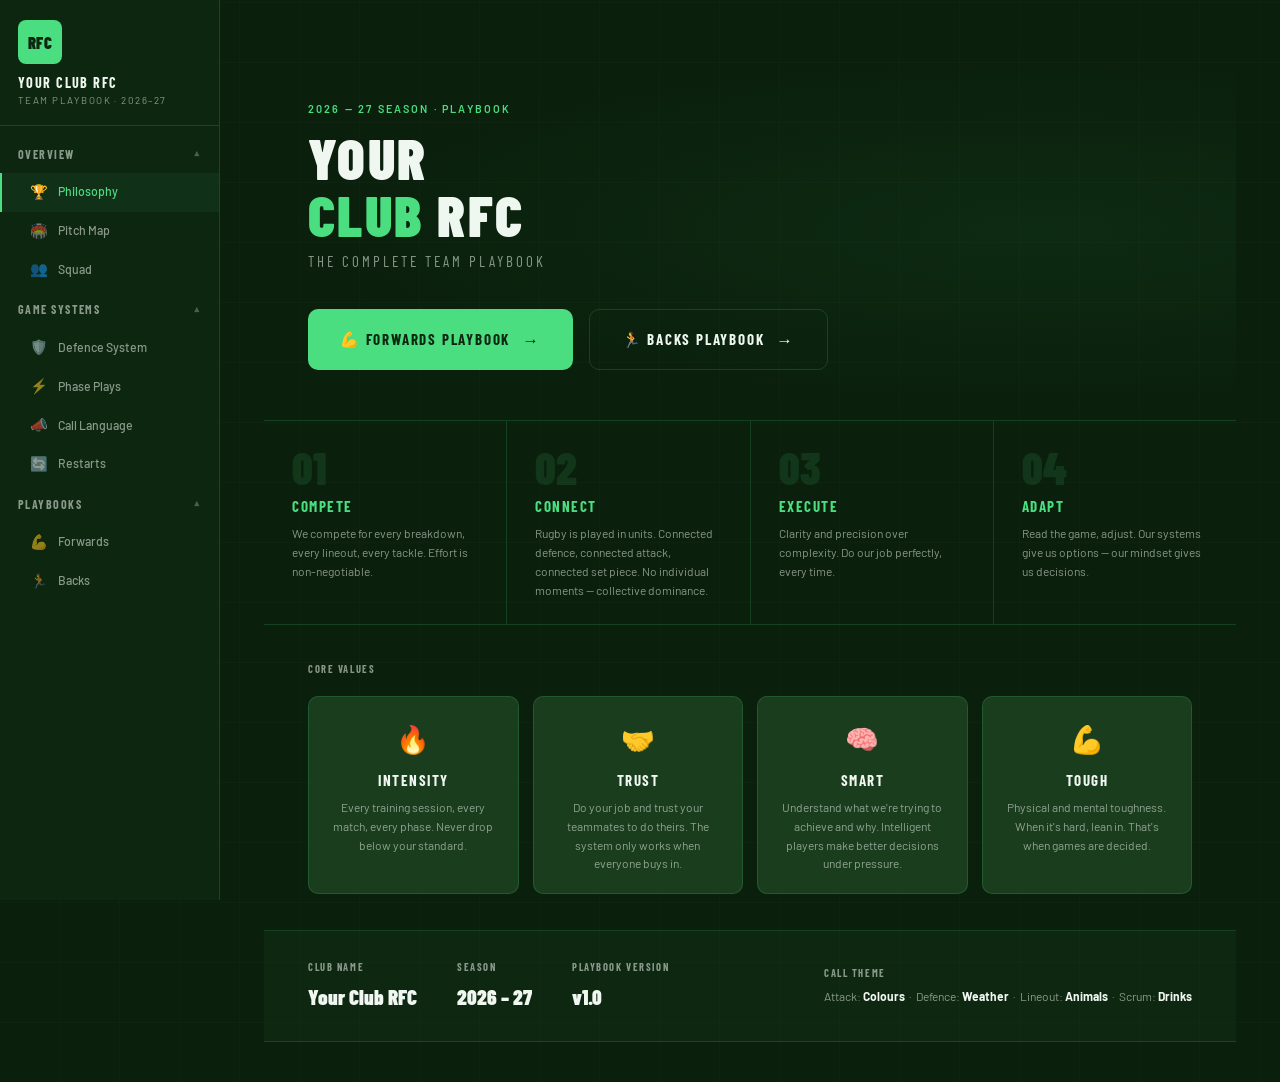
==== index.html @ aca87471 "Add files via upload" ====
<!DOCTYPE html>
<html lang="en">
<head>
<meta charset="UTF-8"/>
<meta name="viewport" content="width=device-width,initial-scale=1"/>
<title>YOUR CLUB RFC — Playbook</title>
<link rel="stylesheet" href="style.css"/>
<style>
/* ── LANDING PAGE SPECIFIC ─────────────────────────────── */
.landing-body {
  margin-left: var(--sidebar);
  flex: 1;
}

/* Hero */
.hero {
  padding: 60px 44px 50px;
  border-bottom: 1px solid var(--border);
  position: relative;
  overflow: hidden;
}
.hero::before {
  content: '';
  position: absolute;
  inset: 0;
  background: radial-gradient(ellipse at 80% 50%, rgba(74,222,128,0.06) 0%, transparent 70%);
  pointer-events: none;
}
.hero-season {
  font-size: .72rem; letter-spacing: .2em; text-transform: uppercase;
  color: var(--green); font-weight: 600; margin-bottom: 12px;
}
.hero h1 {
  font-size: 3.8rem; font-weight: 900;
  color: var(--white);
  line-height: 1;
  margin-bottom: 6px;
}
.hero h1 span { color: var(--green); }
.hero-sub {
  font-family: 'Barlow Condensed', sans-serif;
  font-size: 1rem; letter-spacing: .2em;
  color: var(--muted); text-transform: uppercase;
  margin-bottom: 36px;
}
.cta-row { display: flex; gap: 16px; flex-wrap: wrap; }
.cta-btn {
  display: inline-flex; align-items: center; gap: 12px;
  padding: 16px 32px;
  font-family: 'Barlow Condensed', sans-serif;
  font-size: 1rem; font-weight: 700;
  text-transform: uppercase; letter-spacing: .12em;
  text-decoration: none;
  border-radius: var(--radius);
  transition: all .22s;
  cursor: pointer; border: none;
}
.cta-primary {
  background: var(--green);
  color: var(--deep);
}
.cta-primary:hover { background: var(--green-d); transform: translateY(-2px); box-shadow: 0 8px 24px rgba(74,222,128,0.25); }
.cta-secondary {
  background: transparent;
  color: var(--white);
  border: 1.5px solid var(--border);
}
.cta-secondary:hover { border-color: var(--green); color: var(--green); transform: translateY(-2px); }
.cta-arrow { font-size: 1.1rem; }

/* ── PHILOSOPHY ROW ────────────────────────────────────── */
.phil-strip {
  display: flex; gap: 0;
  border-bottom: 1px solid var(--border);
}
.phil-item {
  flex: 1;
  padding: 24px 28px;
  border-right: 1px solid var(--border);
}
.phil-item:last-child { border-right: none; }
.phil-number {
  font-family: 'Barlow Condensed', sans-serif;
  font-size: 3rem; font-weight: 900;
  color: rgba(74,222,128,0.12);
  line-height: 1;
  margin-bottom: 4px;
}
.phil-title {
  font-family: 'Barlow Condensed', sans-serif;
  font-size: 1rem; font-weight: 700;
  text-transform: uppercase; letter-spacing: .1em;
  color: var(--green); margin-bottom: 6px;
}
.phil-body { font-size: .8rem; color: var(--muted); line-height: 1.6; }

/* ── CONTENT SECTIONS ──────────────────────────────────── */
.content-grid {
  display: grid;
  grid-template-columns: 1fr 1fr;
  gap: 0;
}
.content-block {
  padding: 36px 44px;
  border-right: 1px solid var(--border);
  border-bottom: 1px solid var(--border);
}
.content-block:nth-child(even) { border-right: none; }
.content-block h3 {
  font-size: 1.3rem; font-weight: 900; font-family: 'Barlow Condensed', sans-serif;
  text-transform: uppercase; letter-spacing: .08em;
  color: var(--white); margin-bottom: 6px;
}
.content-block h3 em { color: var(--green); font-style: normal; }
.content-block .label { margin-bottom: 16px; display: block; }
</style>
</head>
<body>
<div class="app">

  <!-- SIDEBAR -->
  <button class="mob-menu" onclick="toggleSidebar()">☰</button>
  <div class="mob-overlay" id="overlay" onclick="toggleSidebar()"></div>

  <aside class="sidebar" id="sidebar">
    <div class="sidebar-brand">
      <div class="sidebar-badge">RFC</div>
      <div class="sidebar-name">Your Club RFC</div>
      <div class="sidebar-sub">Team Playbook · 2026–27</div>
    </div>

    <nav class="sidebar-nav">
      <div class="nav-group open">
        <div class="nav-group-header" onclick="toggleGroup(this)">
          Overview <span class="chevron">▼</span>
        </div>
        <div class="nav-group-items">
          <a class="nav-item active" onclick="show('philosophy',this)"><span class="nav-icon">🏆</span>Philosophy</a>
          <a class="nav-item" onclick="show('pitch',this)"><span class="nav-icon">🏟️</span>Pitch Map</a>
          <a class="nav-item" onclick="show('squad',this)"><span class="nav-icon">👥</span>Squad</a>
        </div>
      </div>

      <div class="nav-group">
        <div class="nav-group-header" onclick="toggleGroup(this)">
          Game Systems <span class="chevron">▼</span>
        </div>
        <div class="nav-group-items">
          <a class="nav-item" onclick="show('defence',this)"><span class="nav-icon">🛡️</span>Defence System</a>
          <a class="nav-item" onclick="show('phase',this)"><span class="nav-icon">⚡</span>Phase Plays</a>
          <a class="nav-item" onclick="show('calls',this)"><span class="nav-icon">📣</span>Call Language</a>
          <a class="nav-item" onclick="show('restarts',this)"><span class="nav-icon">🔄</span>Restarts</a>
        </div>
      </div>

      <div class="nav-group">
        <div class="nav-group-header" onclick="toggleGroup(this)">
          Playbooks <span class="chevron">▼</span>
        </div>
        <div class="nav-group-items">
          <a class="nav-item" href="forwards.html"><span class="nav-icon">💪</span>Forwards</a>
          <a class="nav-item" href="backs.html"><span class="nav-icon">🏃</span>Backs</a>
        </div>
      </div>
    </nav>
  </aside>

  <!-- MAIN -->
  <main class="landing-body">

    <!-- ── PHILOSOPHY (default) ────────────────────────── -->
    <div class="section active" id="tab-philosophy">

      <!-- Hero -->
      <div class="hero">
        <div class="hero-season">2026 — 27 Season · Playbook</div>
        <h1>YOUR<br/><span>CLUB</span> RFC</h1>
        <div class="hero-sub">The Complete Team Playbook</div>
        <div class="cta-row">
          <a href="forwards.html" class="cta-btn cta-primary">
            💪 Forwards Playbook <span class="cta-arrow">→</span>
          </a>
          <a href="backs.html" class="cta-btn cta-secondary">
            🏃 Backs Playbook <span class="cta-arrow">→</span>
          </a>
        </div>
      </div>

      <!-- Philosophy pillars -->
      <div class="phil-strip">
        <div class="phil-item">
          <div class="phil-number">01</div>
          <div class="phil-title">Compete</div>
          <div class="phil-body">We compete for every breakdown, every lineout, every tackle. Effort is non-negotiable.</div>
        </div>
        <div class="phil-item">
          <div class="phil-number">02</div>
          <div class="phil-title">Connect</div>
          <div class="phil-body">Rugby is played in units. Connected defence, connected attack, connected set piece. No individual moments — collective dominance.</div>
        </div>
        <div class="phil-item">
          <div class="phil-number">03</div>
          <div class="phil-title">Execute</div>
          <div class="phil-body">Clarity and precision over complexity. Do our job perfectly, every time.</div>
        </div>
        <div class="phil-item">
          <div class="phil-number">04</div>
          <div class="phil-title">Adapt</div>
          <div class="phil-body">Read the game, adjust. Our systems give us options — our mindset gives us decisions.</div>
        </div>
      </div>

      <!-- Core values -->
      <div style="padding:36px 44px; border-bottom:1px solid var(--border);">
        <div class="label" style="margin-bottom:18px;">Core Values</div>
        <div class="g4">
          <div class="prin-card">
            <div class="prin-icon">🔥</div>
            <div class="prin-title">Intensity</div>
            <div class="prin-body">Every training session, every match, every phase. Never drop below your standard.</div>
          </div>
          <div class="prin-card">
            <div class="prin-icon">🤝</div>
            <div class="prin-title">Trust</div>
            <div class="prin-body">Do your job and trust your teammates to do theirs. The system only works when everyone buys in.</div>
          </div>
          <div class="prin-card">
            <div class="prin-icon">🧠</div>
            <div class="prin-title">Smart</div>
            <div class="prin-body">Understand what we're trying to achieve and why. Intelligent players make better decisions under pressure.</div>
          </div>
          <div class="prin-card">
            <div class="prin-icon">💪</div>
            <div class="prin-title">Tough</div>
            <div class="prin-body">Physical and mental toughness. When it's hard, lean in. That's when games are decided.</div>
          </div>
        </div>
      </div>

      <!-- Club identity strip -->
      <div style="padding: 28px 44px; display:flex; align-items:center; gap:40px; background:rgba(74,222,128,0.04); border-bottom:1px solid var(--border);">
        <div>
          <div class="label">Club Name</div>
          <div style="font-family:'Barlow Condensed',sans-serif;font-size:1.4rem;font-weight:900;color:var(--white);margin-top:4px;">Your Club RFC</div>
        </div>
        <div>
          <div class="label">Season</div>
          <div style="font-family:'Barlow Condensed',sans-serif;font-size:1.4rem;font-weight:900;color:var(--white);margin-top:4px;">2026 – 27</div>
        </div>
        <div>
          <div class="label">Playbook Version</div>
          <div style="font-family:'Barlow Condensed',sans-serif;font-size:1.4rem;font-weight:900;color:var(--white);margin-top:4px;">v1.0</div>
        </div>
        <div style="margin-left:auto;">
          <div class="label">Call Theme</div>
          <div style="font-size:.8rem;color:var(--muted);margin-top:4px;line-height:1.8;">
            Attack: <strong style="color:var(--white)">Colours</strong> &nbsp;·&nbsp;
            Defence: <strong style="color:var(--white)">Weather</strong> &nbsp;·&nbsp;
            Lineout: <strong style="color:var(--white)">Animals</strong> &nbsp;·&nbsp;
            Scrum: <strong style="color:var(--white)">Drinks</strong>
          </div>
        </div>
      </div>
    </div>

    <!-- ── PITCH MAP ────────────────────────────────────── -->
    <div class="section" id="tab-pitch">
      <div class="sec-hd">
        <h2>Pitch <em>Map</em></h2>
        <p>Field zones · Kick strategy · Phase triggers · Decision framework</p>
      </div>
      <div class="g2" style="margin-bottom:20px;">
        <div class="pitch-wrap">
          <div style="font-family:'Barlow Condensed',sans-serif;font-size:.8rem;font-weight:700;letter-spacing:.14em;color:var(--green);text-transform:uppercase;margin-bottom:12px;">Field Zones</div>
          <svg viewBox="0 0 280 420" xmlns="http://www.w3.org/2000/svg" style="width:100%;display:block;">
            <rect width="280" height="420" rx="6" fill="#0d2610"/>
            <!-- Field -->
            <rect x="20" y="20" width="240" height="380" fill="#1a3a1e" stroke="rgba(255,255,255,0.12)" stroke-width="1"/>
            <!-- Try lines -->
            <rect x="20" y="20" width="240" height="28" fill="#22c55e" opacity="0.7"/>
            <text x="140" y="38" text-anchor="middle" font-family="Barlow Condensed" font-size="10" fill="white" font-weight="700" letter-spacing="2">OPPOSITION TRY LINE</text>
            <rect x="20" y="372" width="240" height="28" fill="#22c55e" opacity="0.7"/>
            <text x="140" y="390" text-anchor="middle" font-family="Barlow Condensed" font-size="10" fill="white" font-weight="700" letter-spacing="2">OUR TRY LINE</text>
            <!-- Gold zone -->
            <rect x="20" y="48" width="240" height="80" fill="#f59e0b" opacity="0.18"/>
            <line x1="20" y1="128" x2="260" y2="128" stroke="#f59e0b" stroke-width="1.5" opacity="0.5"/>
            <text x="140" y="73" text-anchor="middle" font-family="Barlow Condensed" font-size="11" fill="#f59e0b" font-weight="700" letter-spacing="2">GOLD ZONE</text>
            <text x="140" y="90" text-anchor="middle" font-family="Barlow" font-size="8.5" fill="rgba(255,255,255,0.55)">Strike · Score · Be Ruthless</text>
            <text x="140" y="103" text-anchor="middle" font-family="Barlow" font-size="8" fill="rgba(255,255,255,0.4)" font-style="italic">Max 3 pod carries then attack space</text>
            <!-- Green zone -->
            <rect x="20" y="128" width="240" height="80" fill="#22c55e" opacity="0.1"/>
            <line x1="20" y1="208" x2="260" y2="208" stroke="#22c55e" stroke-width="1.5" opacity="0.4"/>
            <text x="140" y="153" text-anchor="middle" font-family="Barlow Condensed" font-size="11" fill="#4ade80" font-weight="700" letter-spacing="2">GREEN ZONE</text>
            <text x="140" y="170" text-anchor="middle" font-family="Barlow" font-size="8.5" fill="rgba(255,255,255,0.55)">Build · Create Width · Keep Ball</text>
            <text x="140" y="183" text-anchor="middle" font-family="Barlow" font-size="8" fill="rgba(255,255,255,0.4)" font-style="italic">Identify space · Queen options</text>
            <!-- Amber zone -->
            <rect x="20" y="208" width="240" height="80" fill="#f59e0b" opacity="0.08"/>
            <line x1="20" y1="288" x2="260" y2="288" stroke="#f59e0b" stroke-width="1" opacity="0.3"/>
            <text x="140" y="233" text-anchor="middle" font-family="Barlow Condensed" font-size="11" fill="#fbbf24" font-weight="700" letter-spacing="2">AMBER ZONE</text>
            <text x="140" y="250" text-anchor="middle" font-family="Barlow" font-size="8.5" fill="rgba(255,255,255,0.55)">Territory First · Run/Kick/Pass</text>
            <text x="140" y="263" text-anchor="middle" font-family="Barlow" font-size="8" fill="rgba(255,255,255,0.4)" font-style="italic">3 phases then kick if no gain</text>
            <!-- Red zone -->
            <rect x="20" y="288" width="240" height="84" fill="#ef4444" opacity="0.08"/>
            <text x="140" y="318" text-anchor="middle" font-family="Barlow Condensed" font-size="11" fill="#f87171" font-weight="700" letter-spacing="2">RED ZONE</text>
            <text x="140" y="335" text-anchor="middle" font-family="Barlow" font-size="8.5" fill="rgba(255,255,255,0.55)">Relieve · Kick Long · Minimise Rucks</text>
            <text x="140" y="348" text-anchor="middle" font-family="Barlow" font-size="8" fill="rgba(255,255,255,0.4)" font-style="italic">Exit own 22 as fast as possible</text>
          </svg>
        </div>
        <div class="pitch-wrap">
          <div style="font-family:'Barlow Condensed',sans-serif;font-size:.8rem;font-weight:700;letter-spacing:.14em;color:var(--green);text-transform:uppercase;margin-bottom:12px;">Kick Strategy by Zone</div>
          <svg viewBox="0 0 280 420" xmlns="http://www.w3.org/2000/svg" style="width:100%;display:block;">
            <rect width="280" height="420" rx="6" fill="#0d2610"/>
            <rect x="20" y="20" width="240" height="380" fill="#1a3a1e" stroke="rgba(255,255,255,0.12)" stroke-width="1"/>
            <!-- Labels -->
            <rect x="20" y="20" width="240" height="18" fill="#22c55e" opacity="0.5"/>
            <text x="140" y="33" text-anchor="middle" font-family="Barlow Condensed" font-size="9" fill="white" font-weight="700" letter-spacing="1">OPP LINE</text>
            <rect x="20" y="382" width="240" height="18" fill="#22c55e" opacity="0.5"/>
            <text x="140" y="395" text-anchor="middle" font-family="Barlow Condensed" font-size="9" fill="white" font-weight="700" letter-spacing="1">OUR LINE</text>
            <!-- Zone lines -->
            <line x1="20" y1="115" x2="260" y2="115" stroke="#f59e0b" stroke-width="1" stroke-dasharray="6 4" opacity="0.5"/>
            <line x1="20" y1="210" x2="260" y2="210" stroke="#4ade80" stroke-width="1" stroke-dasharray="6 4" opacity="0.4"/>
            <line x1="20" y1="305" x2="260" y2="305" stroke="#f59e0b" stroke-width="1" stroke-dasharray="6 4" opacity="0.4"/>
            <!-- Gold kick: kick to score -->
            <text x="140" y="58" text-anchor="middle" font-family="Barlow Condensed" font-size="10" fill="#f59e0b" font-weight="700" letter-spacing="1">KICK TO SCORE</text>
            <text x="140" y="73" text-anchor="middle" font-family="Barlow" font-size="8" fill="rgba(255,255,255,0.5)">Grubber · Cross-kick · Drop goal</text>
            <!-- Kick arrow gold zone -->
            <path d="M90,100 Q60,80 45,55" fill="none" stroke="#f59e0b" stroke-width="2" stroke-dasharray="5 3" marker-end="url(#ak)" opacity="0.7"/>
            <path d="M190,100 Q220,80 235,55" fill="none" stroke="#f59e0b" stroke-width="2" stroke-dasharray="5 3" marker-end="url(#ak)" opacity="0.7"/>
            <!-- Green kick: kick to gain territory -->
            <text x="140" y="150" text-anchor="middle" font-family="Barlow Condensed" font-size="10" fill="#4ade80" font-weight="700" letter-spacing="1">KICK TO GAIN</text>
            <text x="140" y="165" text-anchor="middle" font-family="Barlow" font-size="8" fill="rgba(255,255,255,0.5)">Box kick · Crossfield · Chip</text>
            <!-- Amber kick: territorial -->
            <text x="140" y="248" text-anchor="middle" font-family="Barlow Condensed" font-size="10" fill="#fbbf24" font-weight="700" letter-spacing="1">KICK TO RETRIEVE</text>
            <text x="140" y="263" text-anchor="middle" font-family="Barlow" font-size="8" fill="rgba(255,255,255,0.5)">Box kick · Contest deep</text>
            <!-- Red kick: clear -->
            <text x="140" y="340" text-anchor="middle" font-family="Barlow Condensed" font-size="10" fill="#f87171" font-weight="700" letter-spacing="1">KICK TO RELIEVE</text>
            <text x="140" y="355" text-anchor="middle" font-family="Barlow" font-size="8" fill="rgba(255,255,255,0.5)">Kick long · Exit 22 fast</text>
            <!-- Long kick arrow red zone -->
            <path d="M140,365 Q140,280 140,200" fill="none" stroke="#ef4444" stroke-width="2" stroke-dasharray="6 3" marker-end="url(#ak)" opacity="0.6"/>
            <defs>
              <marker id="ak" markerWidth="7" markerHeight="7" refX="5" refY="3" orient="auto">
                <path d="M0,0 L0,6 L7,3 Z" fill="#4ade80"/>
              </marker>
            </defs>
          </svg>
        </div>
      </div>

      <div class="g4">
        <div class="card"><div class="card-title">🟡 Gold Zone</div><p style="font-size:.8rem;color:var(--muted);line-height:1.6;">Ruthless mentality. Strike first 3 phases. Must come away with points. 3 pod carries max — then attack space or kick to score.</p></div>
        <div class="card"><div class="card-title">🟢 Green Zone</div><p style="font-size:.8rem;color:var(--muted);line-height:1.6;">Build pressure. Identify space with multi-option attack. Keep ball moving. Queen options. Only kick to score.</p></div>
        <div class="card"><div class="card-title">🟡 Amber Zone</div><p style="font-size:.8rem;color:var(--muted);line-height:1.6;">Relieve through territory first. Run/Kick/Pass from set piece. 3 phases then kick if no dominance. Apply pressure, retrieve.</p></div>
        <div class="card"><div class="card-title">🔴 Red Zone</div><p style="font-size:.8rem;color:var(--muted);line-height:1.6;">Get out fast. Minimise rucks. Kick long and contest the lineout. Do not give the opposition easy opportunities.</p></div>
      </div>
    </div>

    <!-- ── SQUAD ────────────────────────────────────────── -->
    <div class="section" id="tab-squad">
      <div class="sec-hd">
        <h2>Squad <em>List</em></h2>
        <p>Starting XV · Cover options · Lineout positions · To be updated weekly</p>
      </div>
      <div class="alert"><strong>Placeholder squad.</strong> Update with actual player names before distributing to the group.</div>
      <div class="g2">
        <div class="card">
          <div class="card-title">⚫ Starting XV</div>
          <table class="squad-table">
            <thead><tr><th>#</th><th>Position</th><th>Player</th><th>LO Role</th></tr></thead>
            <tbody>
              <tr><td class="pos-num">1</td><td>Loosehead Prop</td><td style="color:var(--white)">TBC</td><td>—</td></tr>
              <tr><td class="pos-num">2</td><td>Hooker</td><td style="color:var(--white)">TBC</td><td>Throw</td></tr>
              <tr><td class="pos-num">3</td><td>Tighthead Prop</td><td style="color:var(--white)">TBC</td><td>—</td></tr>
              <tr><td class="pos-num">4</td><td>Lock</td><td style="color:var(--white)">TBC</td><td>Jumper A</td></tr>
              <tr><td class="pos-num">5</td><td>Lock</td><td style="color:var(--white)">TBC</td><td>Jumper B</td></tr>
              <tr><td class="pos-num">6</td><td>Blindside Flanker</td><td style="color:var(--white)">TBC</td><td>Lifter</td></tr>
              <tr><td class="pos-num">7</td><td>Openside Flanker</td><td style="color:var(--white)">TBC</td><td>Lifter</td></tr>
              <tr><td class="pos-num">8</td><td>Number 8</td><td style="color:var(--white)">TBC</td><td>Tail</td></tr>
              <tr><td class="pos-num">9</td><td>Scrum Half</td><td style="color:var(--white)">TBC</td><td>Receiver</td></tr>
              <tr><td class="pos-num">10</td><td>Fly Half</td><td style="color:var(--white)">TBC</td><td>—</td></tr>
              <tr><td class="pos-num">11</td><td>Left Wing</td><td style="color:var(--white)">TBC</td><td>—</td></tr>
              <tr><td class="pos-num">12</td><td>Inside Centre</td><td style="color:var(--white)">TBC</td><td>—</td></tr>
              <tr><td class="pos-num">13</td><td>Outside Centre</td><td style="color:var(--white)">TBC</td><td>—</td></tr>
              <tr><td class="pos-num">14</td><td>Right Wing</td><td style="color:var(--white)">TBC</td><td>—</td></tr>
              <tr><td class="pos-num">15</td><td>Fullback</td><td style="color:var(--white)">TBC</td><td>—</td></tr>
            </tbody>
          </table>
        </div>
        <div class="card">
          <div class="card-title">🔄 Bench</div>
          <table class="squad-table">
            <thead><tr><th>#</th><th>Position</th><th>Player</th><th>Cover</th></tr></thead>
            <tbody>
              <tr><td class="pos-num">16</td><td>Hooker</td><td style="color:var(--white)">TBC</td><td>2</td></tr>
              <tr><td class="pos-num">17</td><td>Loosehead</td><td style="color:var(--white)">TBC</td><td>1</td></tr>
              <tr><td class="pos-num">18</td><td>Tighthead</td><td style="color:var(--white)">TBC</td><td>3</td></tr>
              <tr><td class="pos-num">19</td><td>Lock / Flanker</td><td style="color:var(--white)">TBC</td><td>4/5/6</td></tr>
              <tr><td class="pos-num">20</td><td>Back Row</td><td style="color:var(--white)">TBC</td><td>6/7/8</td></tr>
              <tr><td class="pos-num">21</td><td>Scrum Half</td><td style="color:var(--white)">TBC</td><td>9</td></tr>
              <tr><td class="pos-num">22</td><td>Fly Half / Centre</td><td style="color:var(--white)">TBC</td><td>10/12</td></tr>
              <tr><td class="pos-num">23</td><td>Back</td><td style="color:var(--white)">TBC</td><td>TBC</td></tr>
            </tbody>
          </table>
        </div>
      </div>
    </div>

    <!-- ── DEFENCE SYSTEM ───────────────────────────────── -->
    <div class="section" id="tab-defence">
      <div class="sec-hd">
        <h2>Defence <em>System</em></h2>
        <p>Line defence · Blitz · Fold system · Transition · Call language</p>
      </div>

      <div class="alert"><strong>Defence is an attitude.</strong> Great defence is a way of life. Mentality → Behaviours → Effort. Every phase, every tackle.</div>

      <!-- Defence cycle -->
      <div class="card" style="margin-bottom:20px;">
        <div class="card-title">🔄 Defence Cycle</div>
        <svg viewBox="0 0 640 240" xmlns="http://www.w3.org/2000/svg" style="width:100%;display:block;border-radius:6px;">
          <rect width="640" height="240" rx="6" fill="#1a3d1e"/>
          <!-- Boxes -->
          <rect x="30" y="40" width="170" height="80" rx="8" fill="#0d2610" stroke="rgba(74,222,128,0.25)" stroke-width="1.5"/>
          <text x="115" y="75" text-anchor="middle" font-family="Barlow Condensed" font-size="15" fill="#4ade80" font-weight="700">SPEED TO SET</text>
          <text x="115" y="93" text-anchor="middle" font-family="Barlow" font-size="10" fill="rgba(255,255,255,0.5)" font-style="italic">React · Connect · STORM</text>
          <rect x="440" y="40" width="170" height="80" rx="8" fill="#0d2610" stroke="rgba(74,222,128,0.25)" stroke-width="1.5"/>
          <text x="525" y="75" text-anchor="middle" font-family="Barlow Condensed" font-size="15" fill="#4ade80" font-weight="700">OFF THE LINE</text>
          <text x="525" y="93" text-anchor="middle" font-family="Barlow" font-size="10" fill="rgba(255,255,255,0.5)" font-style="italic">STORM · Don't wait · Go hard</text>
          <rect x="30" y="150" width="170" height="80" rx="8" fill="#0d2610" stroke="rgba(74,222,128,0.25)" stroke-width="1.5"/>
          <text x="115" y="185" text-anchor="middle" font-family="Barlow Condensed" font-size="15" fill="#4ade80" font-weight="700">WIN THE RUCK</text>
          <text x="115" y="203" text-anchor="middle" font-family="Barlow" font-size="10" fill="rgba(255,255,255,0.5)" font-style="italic">WIND · Jackal · Slow ball</text>
          <rect x="440" y="150" width="170" height="80" rx="8" fill="#0d2610" stroke="rgba(74,222,128,0.25)" stroke-width="1.5"/>
          <text x="525" y="185" text-anchor="middle" font-family="Barlow Condensed" font-size="15" fill="#4ade80" font-weight="700">WIN THE TACKLE</text>
          <text x="525" y="203" text-anchor="middle" font-family="Barlow" font-size="10" fill="rgba(255,255,255,0.5)" font-style="italic">Select well · 2 in the tackle</text>
          <!-- Centre text -->
          <text x="320" y="115" text-anchor="middle" font-family="Barlow Condensed" font-size="12" fill="rgba(74,222,128,0.6)" font-weight="700" letter-spacing="2">MENTALITY</text>
          <text x="320" y="132" text-anchor="middle" font-family="Barlow Condensed" font-size="12" fill="rgba(74,222,128,0.6)" font-weight="700" letter-spacing="2">BEHAVIOURS · EFFORT</text>
          <!-- Arrows -->
          <path d="M202,75 Q320,40 438,75" fill="none" stroke="#4ade80" stroke-width="2" stroke-dasharray="6 3" opacity="0.5" marker-end="url(#da)"/>
          <path d="M525,122 Q525,140 525,148" fill="none" stroke="#4ade80" stroke-width="2" stroke-dasharray="6 3" opacity="0.5" marker-end="url(#da)"/>
          <path d="M438,195 Q320,230 202,195" fill="none" stroke="#4ade80" stroke-width="2" stroke-dasharray="6 3" opacity="0.5" marker-end="url(#da)"/>
          <path d="M115,148 Q115,132 115,122" fill="none" stroke="#4ade80" stroke-width="2" stroke-dasharray="6 3" opacity="0.5" marker-end="url(#da)"/>
          <defs><marker id="da" markerWidth="7" markerHeight="7" refX="5" refY="3" orient="auto"><path d="M0,0 L0,6 L7,3 Z" fill="#4ade80"/></marker></defs>
        </svg>
      </div>

      <div class="g2" style="margin-bottom:20px;">
        <!-- SMART defence -->
        <div class="card">
          <div class="card-title">🧠 Smart · Fast · Aggressive · Accurate</div>
          <div class="step-list">
            <div class="step"><div class="step-num">S</div><div class="step-body"><strong>Smart:</strong> Scan early, see threats, communicate early. Set fast on outside shoulder with equal spacings. Think ahead of the game.</div></div>
            <div class="step"><div class="step-num">F</div><div class="step-body"><strong>Fast:</strong> Load Up then Go. Fast for 5m square. Hunt hard from outside in. Speed is our weapon in defence.</div></div>
            <div class="step"><div class="step-num">A</div><div class="step-body"><strong>Aggressive:</strong> Win the ruck. Hunt hard, win the jackal race. WIND = attack the space. MIST = screen and cover.</div></div>
            <div class="step"><div class="step-num">A</div><div class="step-body"><strong>Accurate:</strong> Win the collision. Good tackle selection — 2 in the tackle. Select well, be confident, commit.</div></div>
          </div>
        </div>

        <!-- Blitz + Line + Fold -->
        <div class="card">
          <div class="card-title">🛡️ Line Defence Options</div>
          <div style="display:flex;flex-direction:column;gap:10px;margin-bottom:14px;">
            <div style="background:var(--mid);border-radius:8px;padding:12px 14px;">
              <div style="font-family:'Barlow Condensed',sans-serif;font-size:.85rem;font-weight:700;letter-spacing:.1em;color:var(--white);margin-bottom:4px;">STORM — Blitz Line</div>
              <div style="font-size:.78rem;color:var(--muted);line-height:1.6;">Aggressive rush defence. Load Up → Go hard together. 5m square, hunt from outside. Used on opposition half first phase.</div>
            </div>
            <div style="background:var(--mid);border-radius:8px;padding:12px 14px;">
              <div style="font-family:'Barlow Condensed',sans-serif;font-size:.85rem;font-weight:700;letter-spacing:.1em;color:var(--white);margin-bottom:4px;">TIDE — Hold Line</div>
              <div style="font-size:.78rem;color:var(--muted);line-height:1.6;">Contain and control. Stay connected, hold width, don't rush. Used when defending own 22 or against wide threats.</div>
            </div>
            <div style="background:var(--mid);border-radius:8px;padding:12px 14px;">
              <div style="font-family:'Barlow Condensed',sans-serif;font-size:.85rem;font-weight:700;letter-spacing:.1em;color:var(--white);margin-bottom:4px;">FROST — Fold System (CBA)</div>
              <div style="font-size:.78rem;color:var(--muted);line-height:1.6;"><strong style="color:var(--green-d)">C</strong> (1st) → pushes wide, 1st threat. <strong style="color:var(--white)">B</strong> (2nd) → mid-channel, 1st receiver. <strong style="color:var(--white)">A</strong> (3rd) → closest to ruck, focus on 9.</div>
            </div>
          </div>
          <div style="padding:10px 12px;background:rgba(74,222,128,0.05);border:1px solid var(--border);border-radius:6px;font-size:.75rem;color:var(--muted);">
            <strong style="color:var(--white);">Weather calls:</strong> STORM · TIDE · FROST · WIND · MIST
          </div>
        </div>
      </div>

      <!-- Transition -->
      <div class="card">
        <div class="card-title">⚡ Transition — Attack to Defence</div>
        <div class="g3">
          <div style="text-align:center;padding:16px 12px;background:var(--mid);border-radius:8px;">
            <div style="font-family:'Barlow Condensed',sans-serif;font-size:1.1rem;font-weight:900;color:var(--white);margin-bottom:4px;">SPEED TO SET</div>
            <div style="font-size:.78rem;color:var(--muted);">React instantly when possession is lost. Zero time wasted.</div>
          </div>
          <div style="text-align:center;padding:16px 12px;background:var(--mid);border-radius:8px;">
            <div style="font-family:'Barlow Condensed',sans-serif;font-size:1.1rem;font-weight:900;color:var(--white);margin-bottom:4px;">APPLY PRESSURE</div>
            <div style="font-size:.78rem;color:var(--muted);">Get the line up. STORM within the first 20 seconds of turnover.</div>
          </div>
          <div style="text-align:center;padding:16px 12px;background:var(--mid);border-radius:8px;">
            <div style="font-family:'Barlow Condensed',sans-serif;font-size:1.1rem;font-weight:900;color:var(--white);margin-bottom:4px;">REGAIN CONTROL</div>
            <div style="font-size:.78rem;color:var(--muted);">Contest at breakdown. Slow ball. Win the ruck or force a penalty.</div>
          </div>
        </div>
      </div>
    </div>

    <!-- ── PHASE PLAYS ───────────────────────────────────── -->
    <div class="section" id="tab-phase">
      <div class="sec-hd">
        <h2>Phase <em>Plays</em></h2>
        <p>Attack shape · Pod structure · Phase triggers · Decision framework</p>
      </div>

      <div class="alert"><strong>1·3·3·1 Shape.</strong> Organisation and clarity. Maximise space, generate mismatches, keep the ball always moving (BLUE / WHITE).</div>

      <div class="card" style="margin-bottom:20px;">
        <div class="card-title">⚡ 1·3·3·1 Attack Shape</div>
        <div style="font-size:.78rem;color:var(--muted);margin-bottom:14px;">2 Forwards on Edge · Forward Pods North/South · Connection is Key</div>
        <svg viewBox="0 0 640 230" xmlns="http://www.w3.org/2000/svg" style="width:100%;border-radius:6px;display:block;">
          <rect width="640" height="230" rx="6" fill="#1a3a1e"/>
          <rect x="20" y="10" width="600" height="210" fill="none" stroke="rgba(255,255,255,0.08)" stroke-width="1"/>
          <line x1="20" y1="115" x2="620" y2="115" stroke="rgba(255,255,255,0.2)" stroke-width="1.5"/>
          <line x1="183" y1="10" x2="183" y2="220" stroke="rgba(255,255,255,0.07)" stroke-width="1" stroke-dasharray="4 4"/>
          <line x1="457" y1="10" x2="457" y2="220" stroke="rgba(255,255,255,0.07)" stroke-width="1" stroke-dasharray="4 4"/>
          <text x="320" y="8" text-anchor="middle" font-family="Barlow Condensed" font-size="9" fill="rgba(255,255,255,0.3)" letter-spacing="2">1 — 3 — 3 — 1 SHAPE</text>
          <text x="100" y="80" text-anchor="middle" font-family="Barlow Condensed" font-size="56" fill="rgba(255,255,255,0.07)">1</text>
          <text x="252" y="80" text-anchor="middle" font-family="Barlow Condensed" font-size="56" fill="rgba(255,255,255,0.07)">3</text>
          <text x="390" y="80" text-anchor="middle" font-family="Barlow Condensed" font-size="56" fill="rgba(255,255,255,0.07)">3</text>
          <text x="550" y="80" text-anchor="middle" font-family="Barlow Condensed" font-size="56" fill="rgba(255,255,255,0.07)">1</text>
          <!-- Players -->
          <circle cx="90" cy="108" r="14" fill="#ef4444" stroke="#f87171" stroke-width="2"/>
          <text x="90" y="113" text-anchor="middle" font-family="Barlow Condensed" font-size="11" fill="white">9</text>
          <circle cx="48" cy="132" r="12" fill="#1d4ed8" stroke="#60a5fa" stroke-width="1.5"/>
          <text x="48" y="136" text-anchor="middle" font-family="Barlow Condensed" font-size="11" fill="white">11</text>
          <circle cx="118" cy="132" r="12" fill="#7c3aed" stroke="#a78bfa" stroke-width="1.5"/>
          <text x="118" y="136" text-anchor="middle" font-family="Barlow Condensed" font-size="11" fill="white">2</text>
          <circle cx="194" cy="126" r="12" fill="#7c3aed" stroke="#a78bfa" stroke-width="1.5"/>
          <text x="194" y="130" text-anchor="middle" font-family="Barlow Condensed" font-size="11" fill="white">1</text>
          <circle cx="234" cy="116" r="12" fill="#059669" stroke="#34d399" stroke-width="1.5"/>
          <text x="234" y="120" text-anchor="middle" font-family="Barlow Condensed" font-size="11" fill="white">6</text>
          <circle cx="264" cy="132" r="12" fill="#1d4ed8" stroke="#60a5fa" stroke-width="1.5"/>
          <text x="264" y="136" text-anchor="middle" font-family="Barlow Condensed" font-size="11" fill="white">4</text>
          <circle cx="320" cy="172" r="12" fill="#ef4444" stroke="#f87171" stroke-width="1.5"/>
          <text x="320" y="176" text-anchor="middle" font-family="Barlow Condensed" font-size="11" fill="white">10</text>
          <circle cx="350" cy="148" r="12" fill="#1d4ed8" stroke="#60a5fa" stroke-width="1.5"/>
          <text x="350" y="152" text-anchor="middle" font-family="Barlow Condensed" font-size="11" fill="white">12</text>
          <circle cx="393" cy="160" r="12" fill="#059669" stroke="#34d399" stroke-width="1.5"/>
          <text x="393" y="164" text-anchor="middle" font-family="Barlow Condensed" font-size="11" fill="white">7</text>
          <circle cx="424" cy="146" r="12" fill="#7c3aed" stroke="#a78bfa" stroke-width="1.5"/>
          <text x="424" y="150" text-anchor="middle" font-family="Barlow Condensed" font-size="11" fill="white">3</text>
          <circle cx="454" cy="160" r="12" fill="#059669" stroke="#34d399" stroke-width="1.5"/>
          <text x="454" y="164" text-anchor="middle" font-family="Barlow Condensed" font-size="11" fill="white">5</text>
          <circle cx="460" cy="192" r="12" fill="#1d4ed8" stroke="#60a5fa" stroke-width="1.5"/>
          <text x="460" y="196" text-anchor="middle" font-family="Barlow Condensed" font-size="11" fill="white">13</text>
          <circle cx="522" cy="200" r="12" fill="#059669" stroke="#34d399" stroke-width="1.5"/>
          <text x="522" y="204" text-anchor="middle" font-family="Barlow Condensed" font-size="11" fill="white">8</text>
          <circle cx="578" cy="200" r="12" fill="#1d4ed8" stroke="#60a5fa" stroke-width="1.5"/>
          <text x="578" y="204" text-anchor="middle" font-family="Barlow Condensed" font-size="11" fill="white">14</text>
          <circle cx="510" cy="175" r="12" fill="#1d4ed8" stroke="#60a5fa" stroke-width="1.5"/>
          <text x="510" y="179" text-anchor="middle" font-family="Barlow Condensed" font-size="11" fill="white">15</text>
        </svg>
      </div>

      <div class="g3">
        <div class="card">
          <div class="card-title">🔵 BLUE — Ball off 9</div>
          <p style="font-size:.82rem;color:var(--muted);line-height:1.6;">Played off 9 with attached player (GOLD option). First player in pod sets on outside shoulder of defender 3. Inside tip limited. Outside tip when D3/D4 bites.</p>
        </div>
        <div class="card">
          <div class="card-title">⚪ WHITE — Ball off 10</div>
          <p style="font-size:.82rem;color:var(--muted);line-height:1.6;">Played off 10 with depth. 10 to 1 who tips to 2 or 3 if space opens. 10 straight to GOLD if defence blitzing. Use 22-to-22 to get ball to edge.</p>
        </div>
        <div class="card">
          <div class="card-title">🟡 GOLD — Queen Option</div>
          <p style="font-size:.82rem;color:var(--muted);line-height:1.6;">Attached player behind pod leader. Play when defence is narrow and passive. Call STORM to demand the ball. Non-negotiable: set on outside shoulder of defender.</p>
        </div>
      </div>
    </div>

    <!-- ── CALL LANGUAGE ────────────────────────────────── -->
    <div class="section" id="tab-calls">
      <div class="sec-hd">
        <h2>Call <em>Language</em></h2>
        <p>Attack · Defence · Lineout · Scrum · Max 2 syllables · Grouped by theme</p>
      </div>
      <div class="g2">
        <div class="card">
          <div class="card-title">🎨 Attack — Colours</div>
          <div class="call-grid">
            <div class="call-row"><span>Ball off 9</span><span class="badge badge-blue">BLUE</span></div>
            <div class="call-row"><span>Ball off 10</span><span class="badge badge-white">WHITE</span></div>
            <div class="call-row"><span>Carry</span><span class="badge badge-red">RED</span></div>
            <div class="call-row"><span>Backs ball / Go wide</span><span class="badge badge-green">GREEN</span></div>
            <div class="call-row"><span>Kick</span><span class="badge badge-black">BLACK</span></div>
            <div class="call-row"><span>Queen / Attached player</span><span class="badge badge-gold">GOLD</span></div>
            <div class="call-row"><span>Offload (feet / ground)</span><span class="badge badge-white">POP</span></div>
            <div class="call-row"><span>Short pass outside shoulder</span><span class="badge badge-blue">FLICK</span></div>
            <div class="call-row"><span>I want the ball</span><span class="badge badge-red">FIRE</span></div>
            <div class="call-row"><span>Hold / carry</span><span class="badge badge-black">HOLD</span></div>
            <div class="call-row"><span>1st arrival at breakdown</span><span class="badge badge-red">SPIKE</span></div>
            <div class="call-row"><span>2nd arrival at breakdown</span><span class="badge badge-blue">LOCK</span></div>
          </div>
        </div>
        <div class="card">
          <div class="card-title">🌦️ Defence — Weather</div>
          <div class="call-grid">
            <div class="call-row"><span>Blitz / Off line hard</span><span class="badge badge-storm">STORM</span></div>
            <div class="call-row"><span>Hold / Contain</span><span class="badge badge-tide">TIDE</span></div>
            <div class="call-row"><span>Fold (CBA system)</span><span class="badge badge-frost">FROST</span></div>
            <div class="call-row"><span>Hunt / Jackal on</span><span class="badge badge-wind">WIND</span></div>
            <div class="call-row"><span>Screen / Cover edge</span><span class="badge badge-mist">MIST</span></div>
            <div class="call-row"><span>Stay connected, ready</span><span class="badge badge-tide">LOAD</span></div>
            <div class="call-row"><span>Apply pressure / Get up</span><span class="badge badge-storm">CHASE</span></div>
            <div class="call-row"><span>Land on ball carrier</span><span class="badge badge-wind">LAND</span></div>
          </div>
        </div>
        <div class="card">
          <div class="card-title">🦊 Lineout — Animals</div>
          <div class="call-grid">
            <div class="call-row"><span>Front zone (Zone 1)</span><span class="badge badge-animal">FOX</span></div>
            <div class="call-row"><span>Middle zone (Zone 3)</span><span class="badge badge-animal">HAWK</span></div>
            <div class="call-row"><span>Back zone (Zone 5)</span><span class="badge badge-animal">BEAR</span></div>
            <div class="call-row"><span>Straight up</span><span class="badge badge-animal">RISE</span></div>
            <div class="call-row"><span>Move forward</span><span class="badge badge-animal">DART</span></div>
            <div class="call-row"><span>Move back</span><span class="badge badge-animal">STEP</span></div>
            <div class="call-row"><span>Pass delivery</span><span class="badge badge-animal">PASS</span></div>
            <div class="call-row"><span>Maul / Drive</span><span class="badge badge-animal">DRIVE</span></div>
          </div>
          <div style="margin-top:10px;font-size:.75rem;color:var(--muted);padding:8px 10px;background:rgba(74,222,128,0.05);border:1px solid var(--border);border-radius:6px;">
            Example: <strong style="color:var(--white)">"HAWK RISE"</strong> = middle zone, straight up. <strong style="color:var(--white)">"FOX DART"</strong> = front zone, forward movement.
          </div>
        </div>
        <div class="card">
          <div class="card-title">🍺 Scrum — Drinks</div>
          <div class="call-grid">
            <div class="call-row"><span>9 pass out (channel 2)</span><span class="badge badge-drink">LAGER</span></div>
            <div class="call-row"><span>8 pick and go (channel 1)</span><span class="badge badge-drink">STOUT</span></div>
            <div class="call-row"><span>Drive scrum, ball out</span><span class="badge badge-drink">AMBER</span></div>
            <div class="call-row"><span>Wheel scrum</span><span class="badge badge-drink">PORTER</span></div>
            <div class="call-row"><span>9 side attack</span><span class="badge badge-drink">PALE</span></div>
            <div class="call-row"><span>8 side attack</span><span class="badge badge-drink">DRAFT</span></div>
          </div>
          <div class="card-title" style="margin-top:14px;">⛰️ Maul Roles — Terrain</div>
          <div class="call-grid">
            <div class="call-row"><span>Jumper / Target</span><span class="badge badge-terrain">SUMMIT</span></div>
            <div class="call-row"><span>Lifters / Turn and drive</span><span class="badge badge-terrain">RIDGE</span></div>
            <div class="call-row"><span>Ball carrier</span><span class="badge badge-terrain">RIVER</span></div>
            <div class="call-row"><span>Clearers / Blockers</span><span class="badge badge-terrain">BOULDER</span></div>
            <div class="call-row"><span>Support / Fill space</span><span class="badge badge-terrain">PLAINS</span></div>
          </div>
        </div>
      </div>
    </div>

    <!-- ── RESTARTS ──────────────────────────────────────── -->
    <div class="section" id="tab-restarts">
      <div class="sec-hd">
        <h2>Restart <em>Principles</em></h2>
        <p>Kick-off attack · Reception · Forward responsibilities</p>
      </div>
      <div class="g3" style="margin-bottom:20px;">
        <div class="prin-card"><div class="prin-icon">⚡</div><div class="prin-title">Aggression</div><div class="prin-body">Good aggression and linespeed. Contest and chase hard on every kick-off. No passengers.</div></div>
        <div class="prin-card"><div class="prin-icon">🎯</div><div class="prin-title">Compete</div><div class="prin-body">Left/right wing or back row compete if kick is contestable. Urgency off the ball to support catcher is key.</div></div>
        <div class="prin-card"><div class="prin-icon">🧠</div><div class="prin-title">Decide Early</div><div class="prin-body">Full lift or no lift — the call is made before the ball arrives. Decision before landing.</div></div>
      </div>
      <div class="card">
        <div class="card-title">📋 Forward Restart Principles</div>
        <div class="step-list">
          <div class="step"><div class="step-num">1</div><div class="step-body"><strong>Never allow a straight chase line.</strong> Get a body in front of the chaser before the ball arrives. Shield the catcher at all costs.</div></div>
          <div class="step"><div class="step-num">2</div><div class="step-body"><strong>Urgency off the ball.</strong> Every player moves to their restart role before the ball is kicked. No reacting — anticipating.</div></div>
          <div class="step"><div class="step-num">3</div><div class="step-body"><strong>Gather loose ball immediately.</strong> Players around the catcher must be ready to secure any loose ball — react, don't watch.</div></div>
          <div class="step"><div class="step-num">4</div><div class="step-body"><strong>Apply pressure on exit kicks.</strong> Make their kicker rush every decision. Contest every opposition exit.</div></div>
        </div>
      </div>
    </div>

  </main>
</div>

<script>
function show(id, el) {
  document.querySelectorAll('.section').forEach(s => s.classList.remove('active'));
  document.querySelectorAll('.nav-item, .nav-single').forEach(n => n.classList.remove('active'));
  var sec = document.getElementById('tab-' + id);
  if (sec) sec.classList.add('active');
  if (el) el.classList.add('active');
  if (window.innerWidth <= 768) toggleSidebar();
}
function toggleGroup(hdr) {
  hdr.parentElement.classList.toggle('open');
}
function toggleSidebar() {
  document.getElementById('sidebar').classList.toggle('open');
  document.getElementById('overlay').classList.toggle('open');
}
// Open all groups by default
document.querySelectorAll('.nav-group').forEach(g => g.classList.add('open'));
</script>
</body>
</html>
---- style.css ----
/* ── SHARED DESIGN SYSTEM ──────────────────────────────── */
@import url('https://fonts.googleapis.com/css2?family=Barlow+Condensed:wght@400;600;700;900&family=Barlow:ital,wght@0,400;0,500;0,600;1,400&display=swap');

*, *::before, *::after { box-sizing: border-box; margin: 0; padding: 0; }

:root {
  /* Greens */
  --pitch:    #0a1f0c;
  --deep:     #0d2610;
  --mid:      #163a1a;
  --surface:  #1e4a22;
  --card:     #1a3d1e;
  --border:   rgba(74,222,128,0.18);
  --line:     rgba(255,255,255,0.08);
  /* Accents */
  --green:    #4ade80;
  --green-d:  #22c55e;
  --white:    #f0f7f1;
  --muted:    rgba(240,247,241,0.55);
  --dim:      rgba(240,247,241,0.25);
  /* Calls */
  --blue:     #3b82f6;
  --red:      #ef4444;
  --gold:     #f59e0b;
  --black-c:  #1f2937;
  /* Shadow */
  --shadow:   0 4px 24px rgba(0,0,0,0.4);
  --glow:     0 0 20px rgba(74,222,128,0.12);
  /* Layout */
  --sidebar:  220px;
  --radius:   10px;
}

html { font-size: 15px; scroll-behavior: smooth; }

body {
  background: var(--pitch);
  color: var(--white);
  font-family: 'Barlow', sans-serif;
  font-weight: 400;
  line-height: 1.6;
  min-height: 100vh;
  /* Subtle field-line texture */
  background-image:
    repeating-linear-gradient(
      90deg,
      transparent,
      transparent 59px,
      rgba(255,255,255,0.015) 59px,
      rgba(255,255,255,0.015) 60px
    ),
    repeating-linear-gradient(
      0deg,
      transparent,
      transparent 59px,
      rgba(255,255,255,0.015) 59px,
      rgba(255,255,255,0.015) 60px
    );
}

/* ── TYPOGRAPHY ────────────────────────────────────────── */
h1,h2,h3,.label {
  font-family: 'Barlow Condensed', sans-serif;
  text-transform: uppercase;
  letter-spacing: .06em;
  font-weight: 700;
}
h1 { font-size: 2.8rem; font-weight: 900; line-height: 1; letter-spacing: .04em; }
h2 { font-size: 1.6rem; font-weight: 700; }
h3 { font-size: 1.1rem; font-weight: 600; }
.label { font-size: .7rem; letter-spacing: .15em; color: var(--muted); }

/* ── LAYOUT — SIDEBAR + MAIN ───────────────────────────── */
.app { display: flex; min-height: 100vh; }

/* ── SIDEBAR ───────────────────────────────────────────── */
.sidebar {
  width: var(--sidebar);
  flex-shrink: 0;
  background: var(--deep);
  border-right: 1px solid var(--border);
  position: fixed;
  top: 0; left: 0; bottom: 0;
  overflow-y: auto;
  z-index: 100;
  display: flex;
  flex-direction: column;
  scrollbar-width: none;
}
.sidebar::-webkit-scrollbar { display: none; }

.sidebar-brand {
  padding: 20px 18px 16px;
  border-bottom: 1px solid var(--border);
}
.sidebar-badge {
  width: 44px; height: 44px;
  background: var(--green);
  border-radius: 8px;
  display: flex; align-items: center; justify-content: center;
  font-family: 'Barlow Condensed', sans-serif;
  font-size: 1.1rem; font-weight: 900;
  color: var(--deep);
  letter-spacing: .04em;
  margin-bottom: 10px;
}
.sidebar-name {
  font-family: 'Barlow Condensed', sans-serif;
  font-size: .95rem; font-weight: 700;
  text-transform: uppercase; letter-spacing: .1em;
  color: var(--white); line-height: 1.2;
}
.sidebar-sub {
  font-size: .65rem; letter-spacing: .15em;
  color: var(--muted); text-transform: uppercase;
  margin-top: 2px;
}

.sidebar-nav { flex: 1; padding: 10px 0; }

.nav-group { margin-bottom: 2px; }

.nav-group-header {
  display: flex; align-items: center; justify-content: space-between;
  padding: 9px 18px;
  cursor: pointer;
  font-family: 'Barlow Condensed', sans-serif;
  font-size: .8rem; font-weight: 700;
  text-transform: uppercase; letter-spacing: .12em;
  color: var(--muted);
  user-select: none;
  transition: color .2s;
}
.nav-group-header:hover { color: var(--white); }
.nav-group-header .chevron {
  font-size: .6rem;
  transition: transform .25s;
  opacity: .5;
}
.nav-group.open .chevron { transform: rotate(180deg); }

.nav-group-items {
  display: none;
  flex-direction: column;
}
.nav-group.open .nav-group-items { display: flex; }

.nav-item, .nav-single {
  display: flex; align-items: center; gap: 10px;
  padding: 8px 18px 8px 28px;
  font-size: .82rem; font-weight: 500;
  color: var(--muted);
  cursor: pointer;
  border-left: 2px solid transparent;
  transition: all .18s;
  user-select: none;
  text-decoration: none;
}
.nav-single { padding-left: 18px; }
.nav-item:hover, .nav-single:hover { color: var(--white); background: var(--line); }
.nav-item.active, .nav-single.active {
  color: var(--green);
  border-left-color: var(--green);
  background: rgba(74,222,128,0.06);
}
.nav-icon { font-size: .95rem; width: 18px; text-align: center; }

.sidebar-footer {
  padding: 14px 18px;
  border-top: 1px solid var(--border);
}
.back-link {
  display: flex; align-items: center; gap: 8px;
  font-size: .75rem; font-weight: 600;
  text-transform: uppercase; letter-spacing: .1em;
  color: var(--muted);
  text-decoration: none;
  transition: color .2s;
}
.back-link:hover { color: var(--green); }

/* ── MAIN CONTENT ──────────────────────────────────────── */
.main {
  margin-left: var(--sidebar);
  flex: 1;
  min-width: 0;
}

.section {
  display: none;
  padding: 40px 44px;
  min-height: 100vh;
  animation: fadeIn .25s ease;
}
.section.active { display: block; }
@keyframes fadeIn { from { opacity: 0; transform: translateY(6px); } to { opacity: 1; transform: none; } }

/* ── SECTION HEADER ────────────────────────────────────── */
.sec-hd {
  margin-bottom: 32px;
  padding-bottom: 20px;
  border-bottom: 1px solid var(--border);
}
.sec-hd h2 { font-size: 2rem; font-weight: 900; color: var(--white); }
.sec-hd h2 em { color: var(--green); font-style: normal; }
.sec-hd p { color: var(--muted); font-size: .88rem; margin-top: 6px; }

/* ── CARDS ─────────────────────────────────────────────── */
.card {
  background: var(--card);
  border: 1px solid var(--border);
  border-radius: var(--radius);
  padding: 22px 24px;
  box-shadow: var(--shadow);
}
.card + .card { margin-top: 16px; }
.card-title {
  font-family: 'Barlow Condensed', sans-serif;
  font-size: .85rem; font-weight: 700;
  text-transform: uppercase; letter-spacing: .12em;
  color: var(--green);
  margin-bottom: 12px;
  display: flex; align-items: center; gap: 8px;
}

/* ── CALL BADGES ───────────────────────────────────────── */
.call-grid { display: flex; flex-direction: column; gap: 0; }
.call-row {
  display: flex; justify-content: space-between; align-items: center;
  padding: 8px 0;
  border-bottom: 1px solid var(--line);
  font-size: .84rem;
}
.call-row:last-child { border-bottom: none; }
.call-row span { color: var(--muted); }
.badge {
  font-family: 'Barlow Condensed', sans-serif;
  font-size: .72rem; font-weight: 700;
  letter-spacing: .12em;
  padding: 3px 10px;
  border-radius: 4px;
  text-transform: uppercase;
}
.badge-blue   { background: var(--blue); color: #fff; }
.badge-white  { background: rgba(255,255,255,0.9); color: #111; }
.badge-red    { background: var(--red); color: #fff; }
.badge-green  { background: var(--green-d); color: #fff; }
.badge-black  { background: #1f2937; color: #fff; border: 1px solid rgba(255,255,255,0.15); }
.badge-gold   { background: var(--gold); color: #111; }
.badge-storm  { background: #4b5563; color: #fff; }
.badge-tide   { background: #1d4ed8; color: #fff; }
.badge-frost  { background: #7dd3fc; color: #111; }
.badge-wind   { background: #6b7280; color: #fff; }
.badge-mist   { background: #374151; color: #fff; border: 1px solid rgba(255,255,255,0.1); }
.badge-animal { background: var(--surface); color: var(--green); border: 1px solid var(--border); }
.badge-drink  { background: #92400e; color: #fde68a; }
.badge-terrain{ background: #374151; color: #d1d5db; }

/* ── GRID HELPERS ──────────────────────────────────────── */
.g2 { display: grid; grid-template-columns: 1fr 1fr; gap: 16px; }
.g3 { display: grid; grid-template-columns: 1fr 1fr 1fr; gap: 16px; }
.g4 { display: grid; grid-template-columns: repeat(4,1fr); gap: 14px; }

/* ── PRINCIPLE CARDS ───────────────────────────────────── */
.prin-card {
  background: var(--card);
  border: 1px solid var(--border);
  border-radius: var(--radius);
  padding: 20px;
  text-align: center;
}
.prin-icon { font-size: 1.8rem; margin-bottom: 8px; }
.prin-title {
  font-family: 'Barlow Condensed', sans-serif;
  font-size: 1rem; font-weight: 700;
  text-transform: uppercase; letter-spacing: .1em;
  color: var(--white); margin-bottom: 6px;
}
.prin-body { font-size: .8rem; color: var(--muted); line-height: 1.55; }

/* ── ALERT STRIP ───────────────────────────────────────── */
.alert {
  background: rgba(74,222,128,0.06);
  border: 1px solid rgba(74,222,128,0.2);
  border-left: 4px solid var(--green);
  border-radius: var(--radius);
  padding: 14px 18px;
  font-size: .84rem;
  color: var(--muted);
  margin-bottom: 20px;
  line-height: 1.7;
}
.alert strong { color: var(--white); }

/* ── PITCH SVG CONTAINER ───────────────────────────────── */
.pitch-wrap {
  background: var(--card);
  border: 1px solid var(--border);
  border-radius: var(--radius);
  padding: 20px;
  box-shadow: var(--shadow);
}

/* ── NUMBERED LIST ─────────────────────────────────────── */
.step-list { display: flex; flex-direction: column; gap: 0; }
.step {
  display: flex; gap: 14px; align-items: flex-start;
  padding: 12px 0;
  border-bottom: 1px solid var(--line);
}
.step:last-child { border-bottom: none; }
.step-num {
  min-width: 28px; height: 28px;
  border-radius: 50%;
  background: var(--green);
  color: var(--deep);
  font-family: 'Barlow Condensed', sans-serif;
  font-size: .9rem; font-weight: 900;
  display: flex; align-items: center; justify-content: center;
  flex-shrink: 0;
}
.step-body { font-size: .84rem; color: var(--muted); line-height: 1.65; padding-top: 3px; }
.step-body strong { color: var(--white); }

/* ── SQUAD TABLE ───────────────────────────────────────── */
.squad-table { width: 100%; border-collapse: collapse; }
.squad-table th {
  font-family: 'Barlow Condensed', sans-serif;
  font-size: .72rem; font-weight: 700;
  text-transform: uppercase; letter-spacing: .14em;
  color: var(--green);
  padding: 8px 14px;
  border-bottom: 1px solid var(--border);
  text-align: left;
}
.squad-table td {
  padding: 9px 14px;
  font-size: .83rem; color: var(--muted);
  border-bottom: 1px solid var(--line);
}
.squad-table tr:last-child td { border-bottom: none; }
.squad-table tr:hover td { background: var(--line); color: var(--white); }
.pos-num {
  font-family: 'Barlow Condensed', sans-serif;
  font-size: 1rem; font-weight: 700;
  color: var(--white);
}

/* ── MOBILE ────────────────────────────────────────────── */
@media (max-width: 768px) {
  :root { --sidebar: 0px; }
  .sidebar { transform: translateX(-220px); transition: transform .3s; }
  .sidebar.open { transform: translateX(0); width: 220px; }
  .main { margin-left: 0; }
  .section { padding: 24px 20px; }
  .g2,.g3,.g4 { grid-template-columns: 1fr; }
  .mob-menu {
    position: fixed; top: 14px; left: 14px; z-index: 200;
    background: var(--green); color: var(--deep);
    border: none; border-radius: 8px;
    width: 40px; height: 40px;
    font-size: 1.1rem; cursor: pointer;
    display: flex; align-items: center; justify-content: center;
    font-weight: 900;
  }
  .mob-overlay {
    display: none;
    position: fixed; inset: 0; background: rgba(0,0,0,0.5); z-index: 99;
  }
  .mob-overlay.open { display: block; }
}
@media (min-width: 769px) { .mob-menu, .mob-overlay { display: none !important; } }
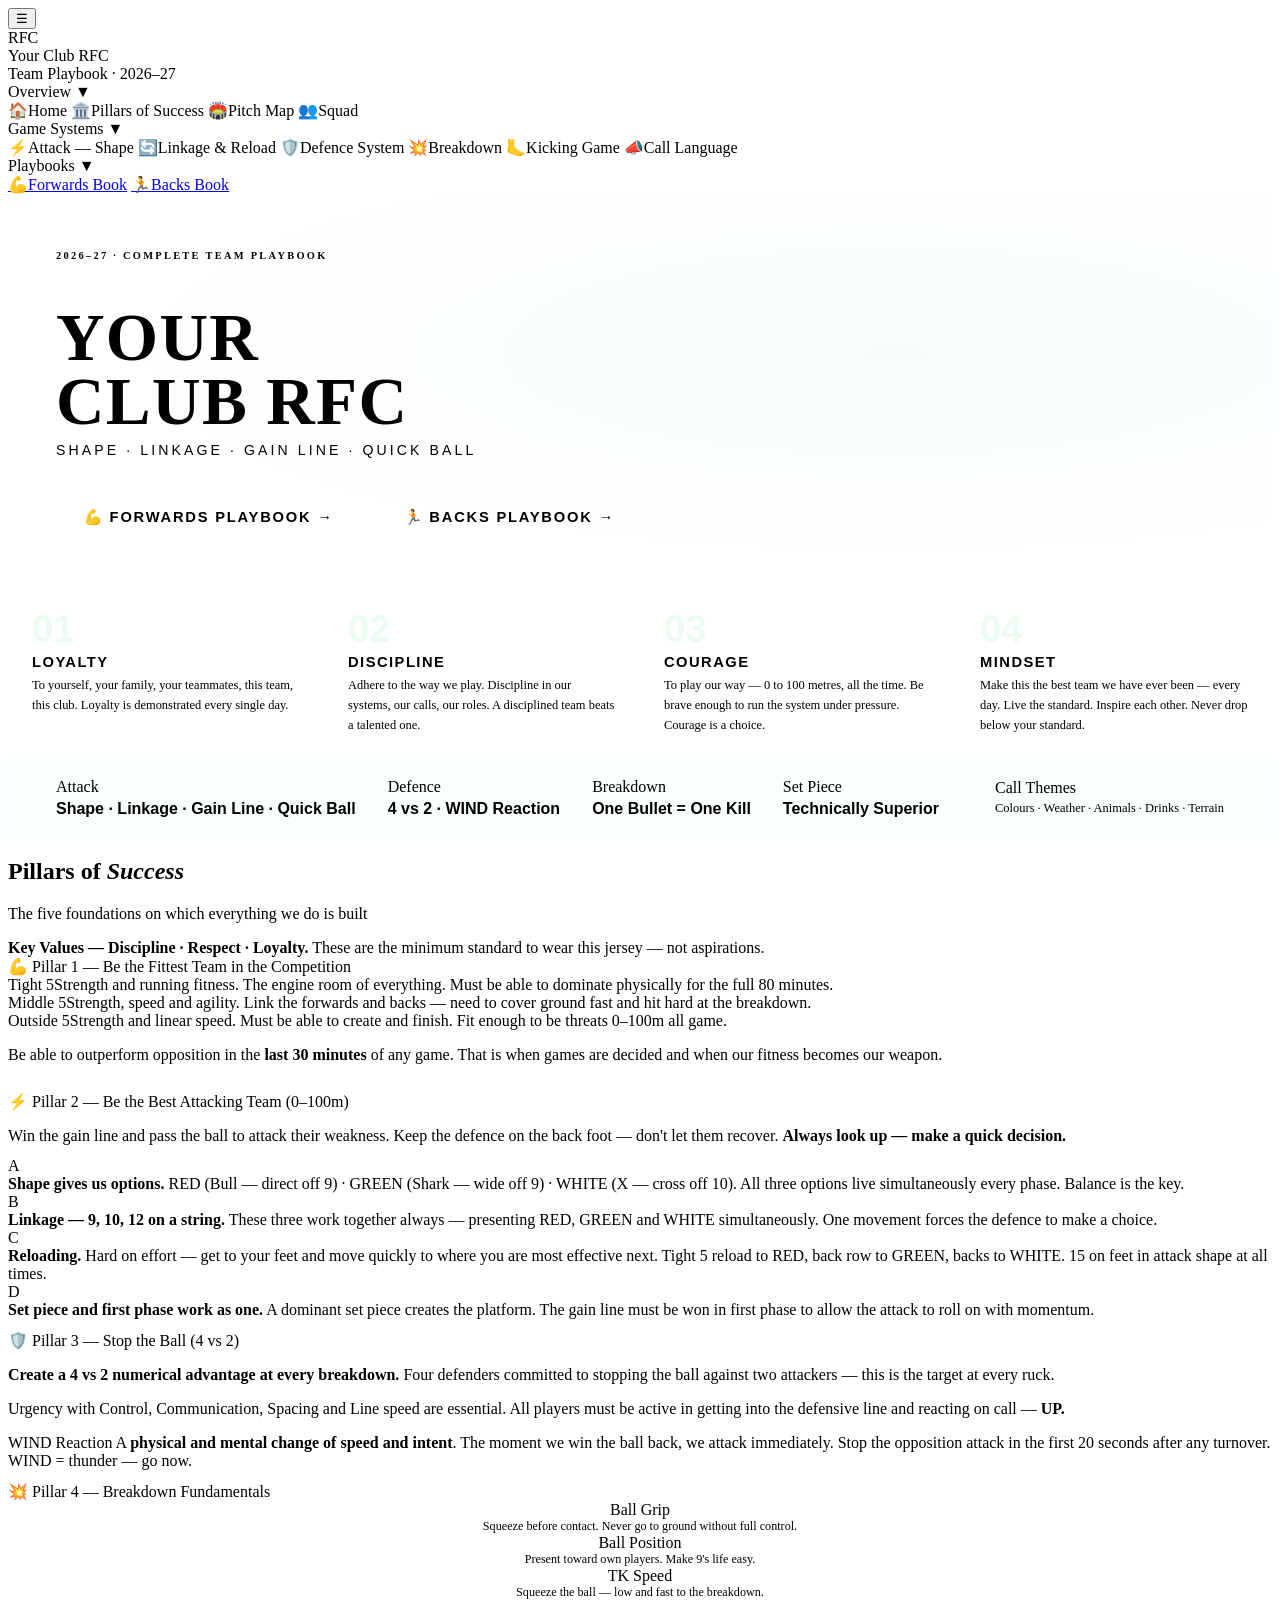
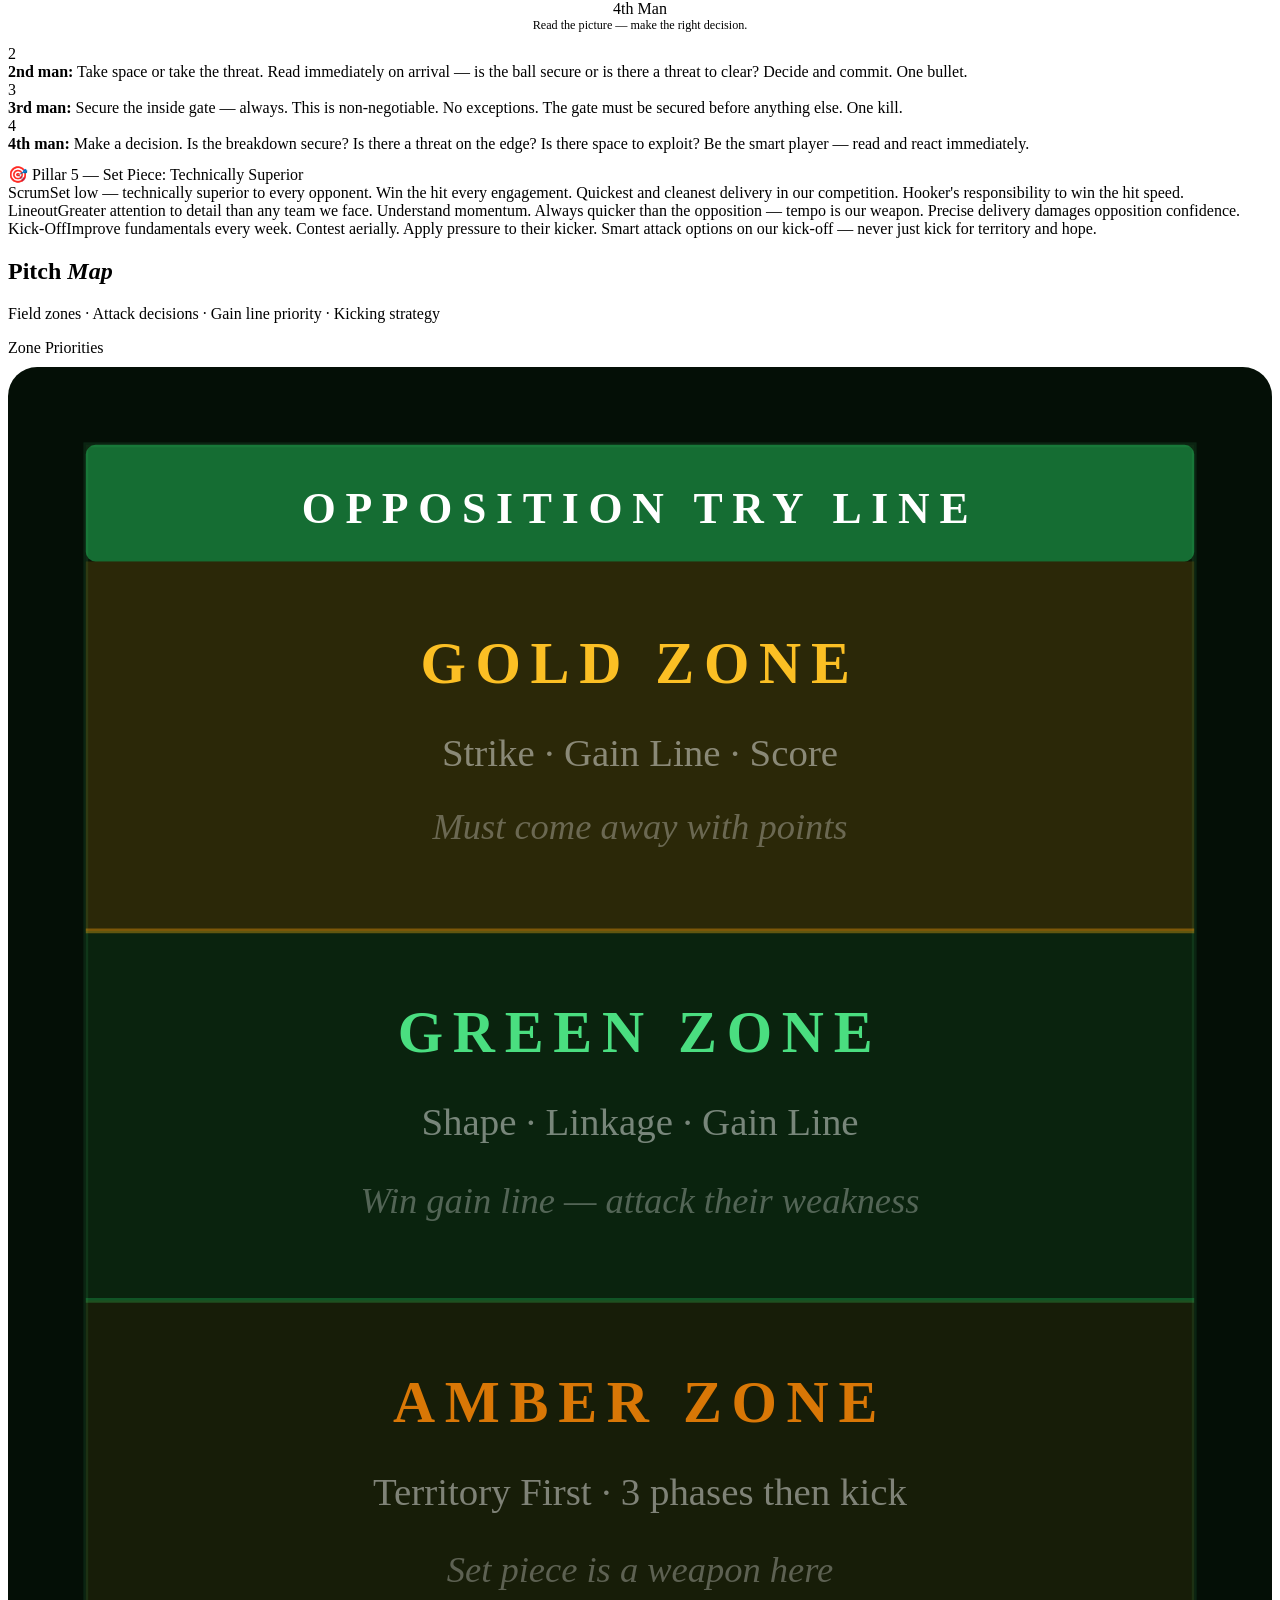
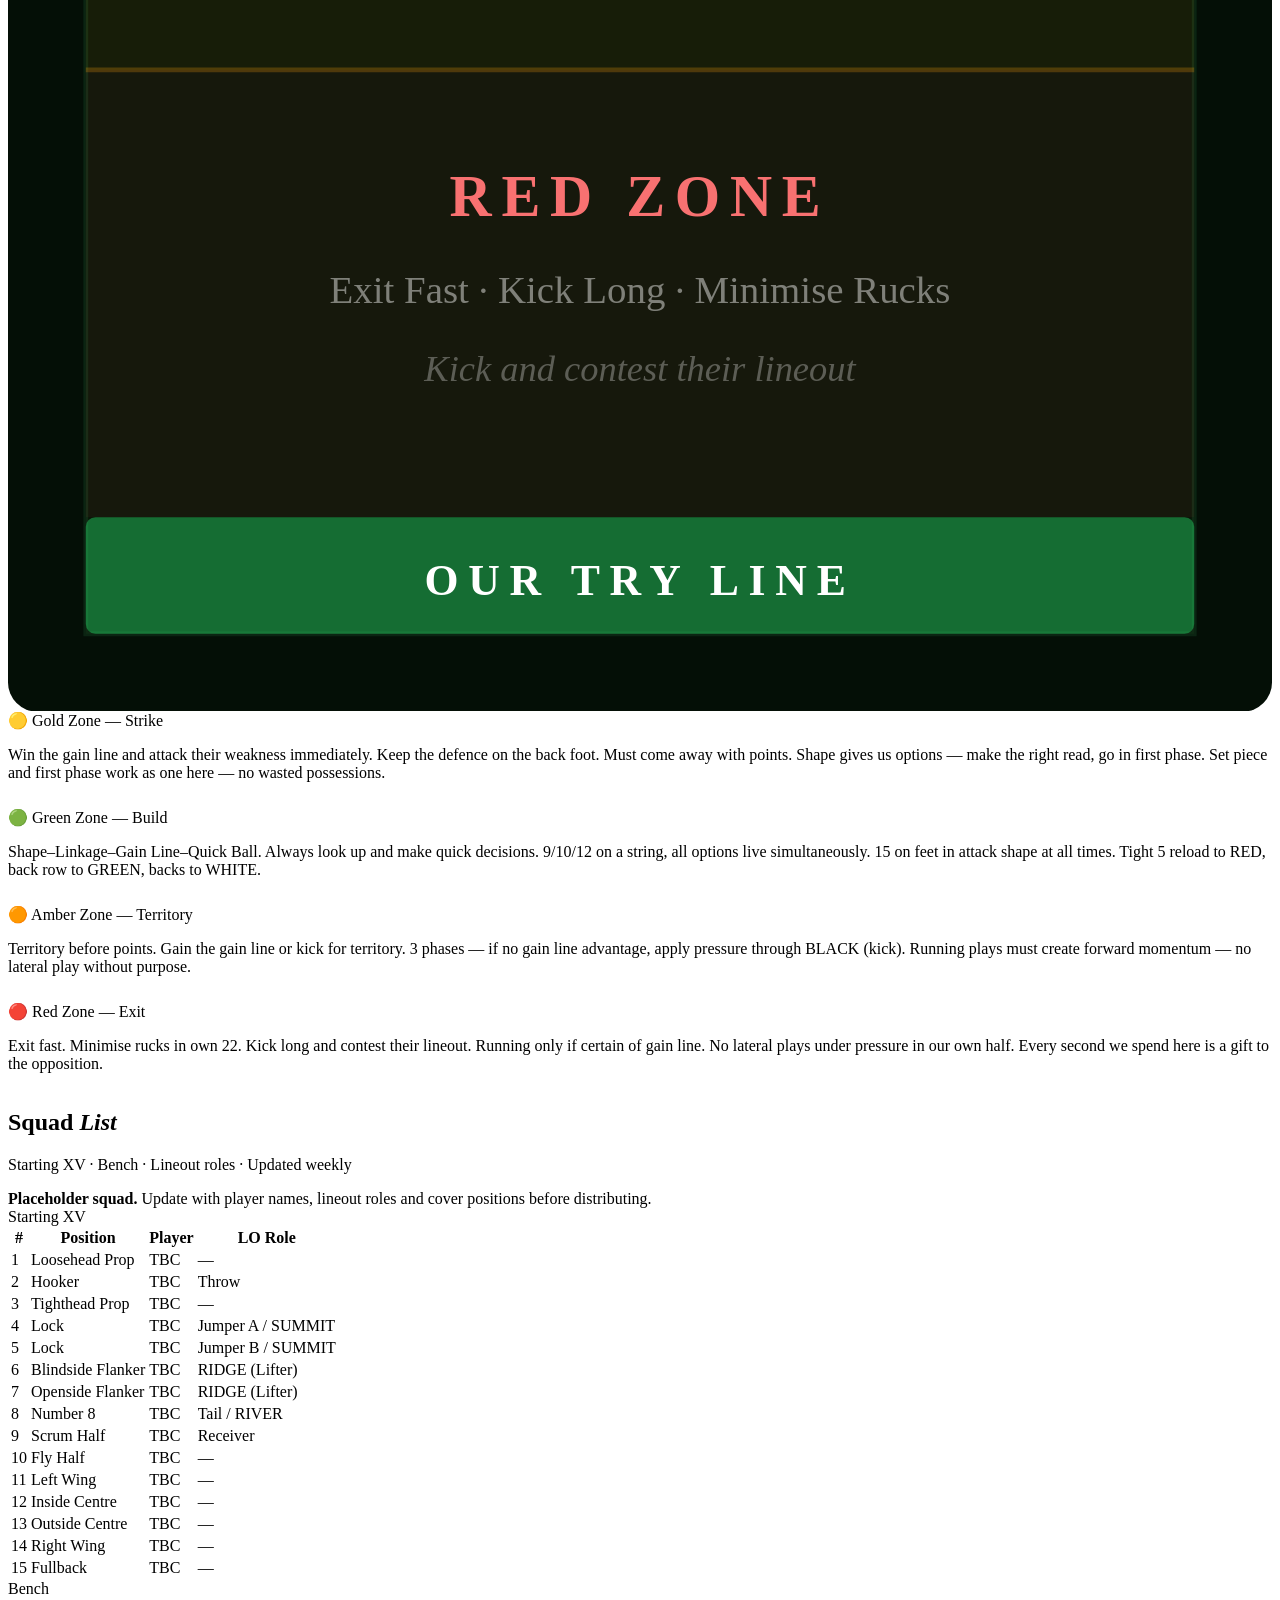
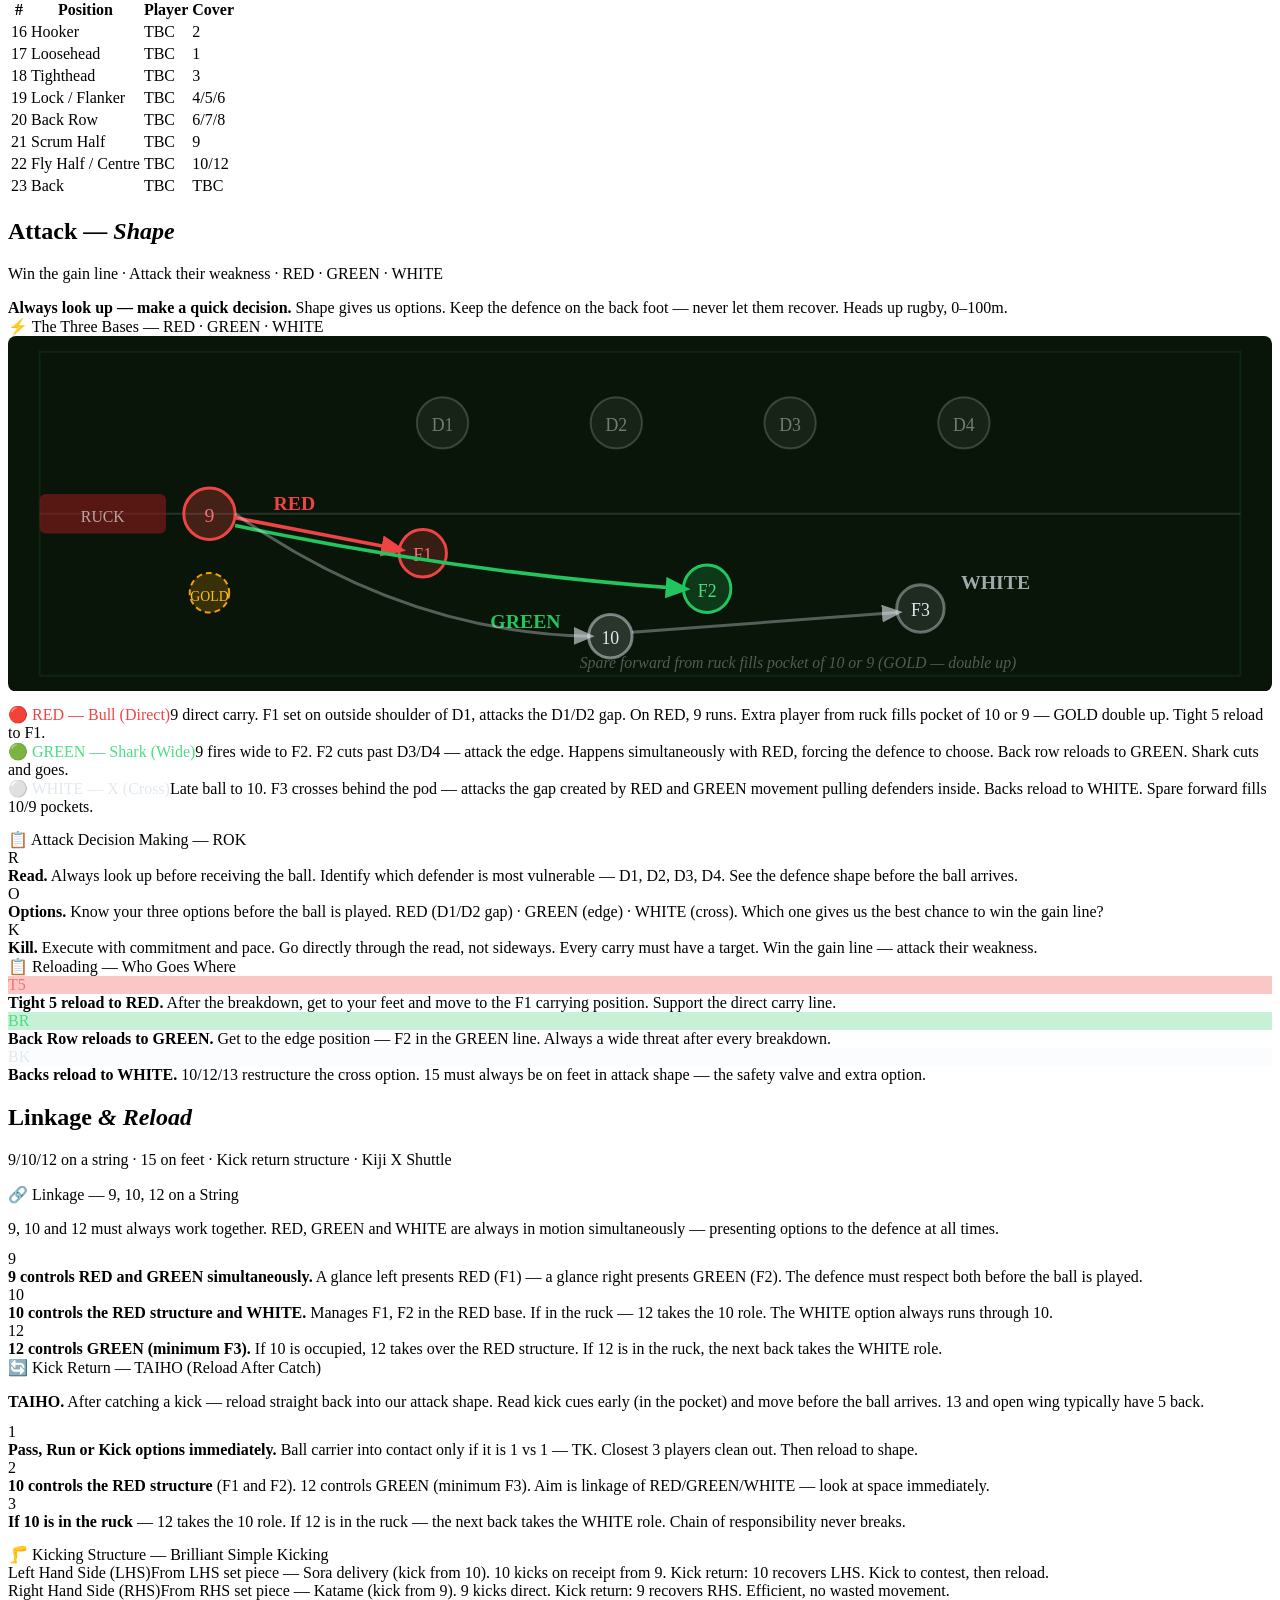
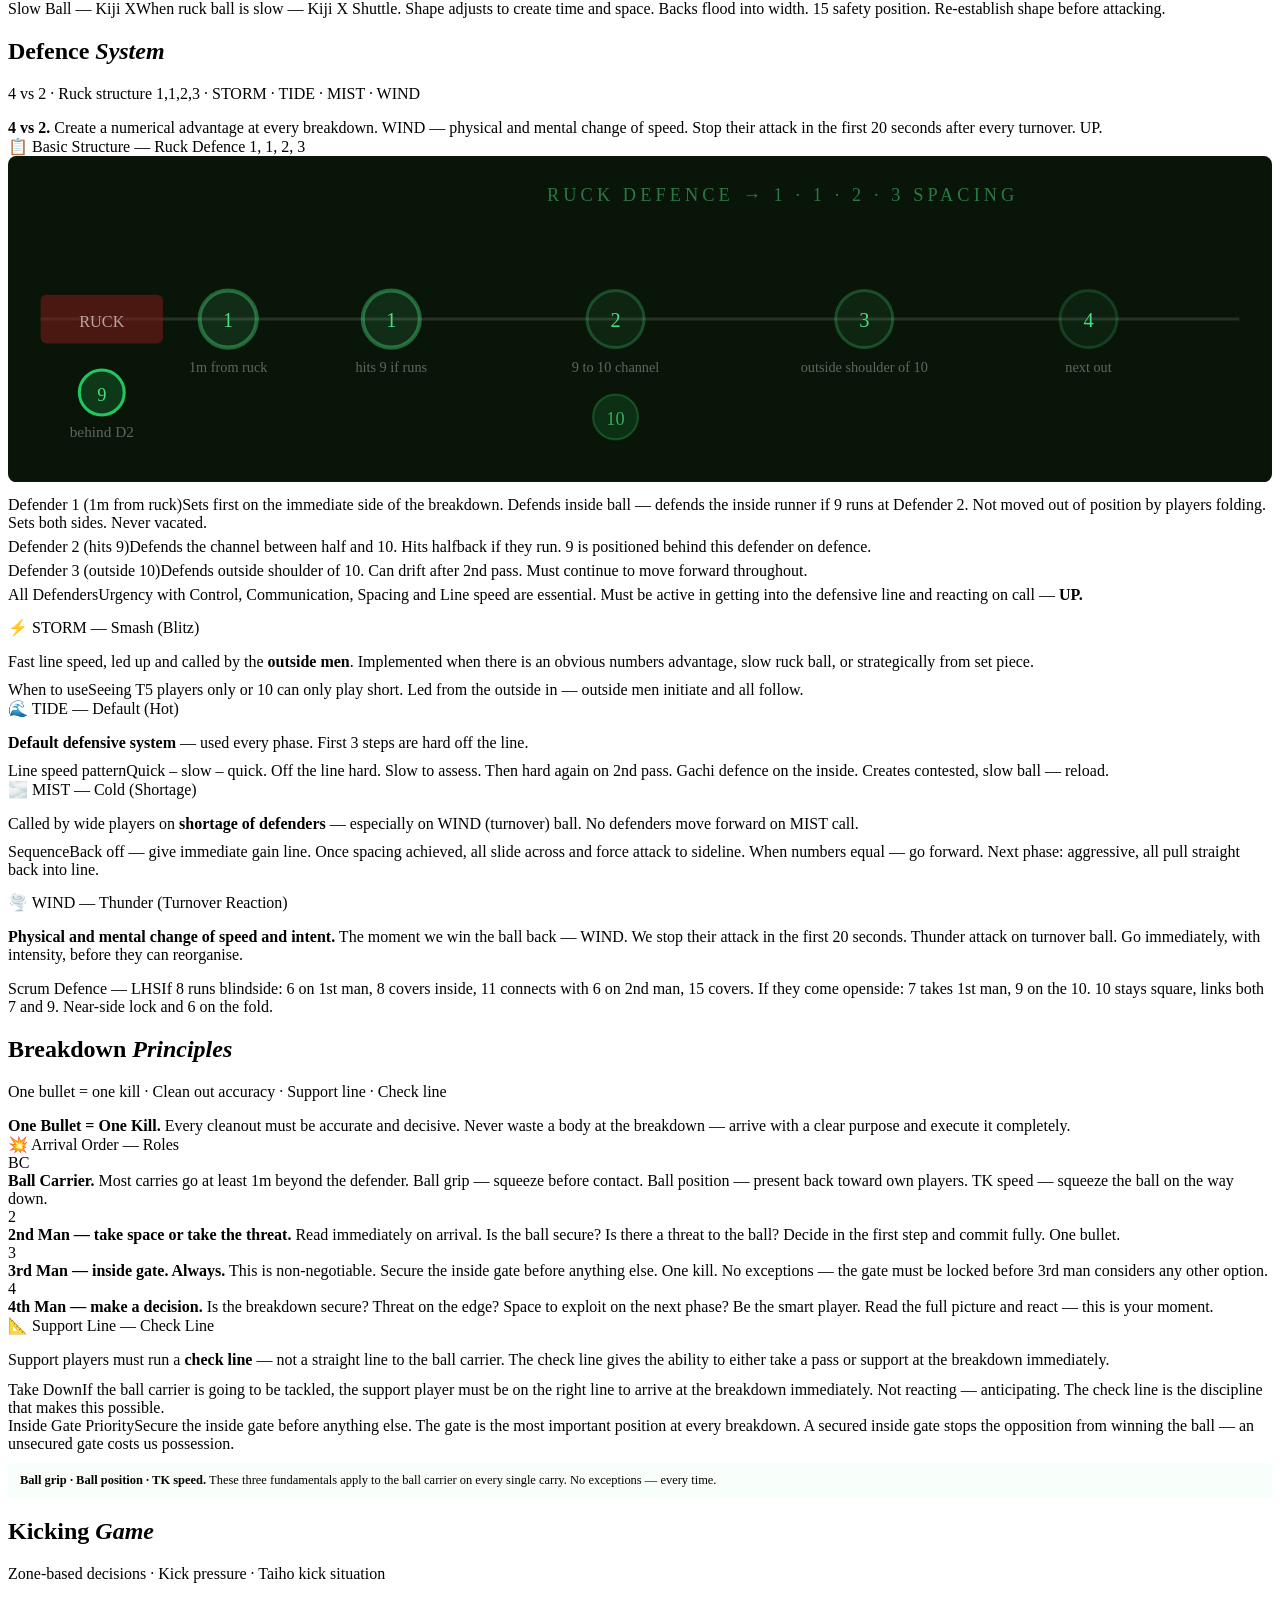
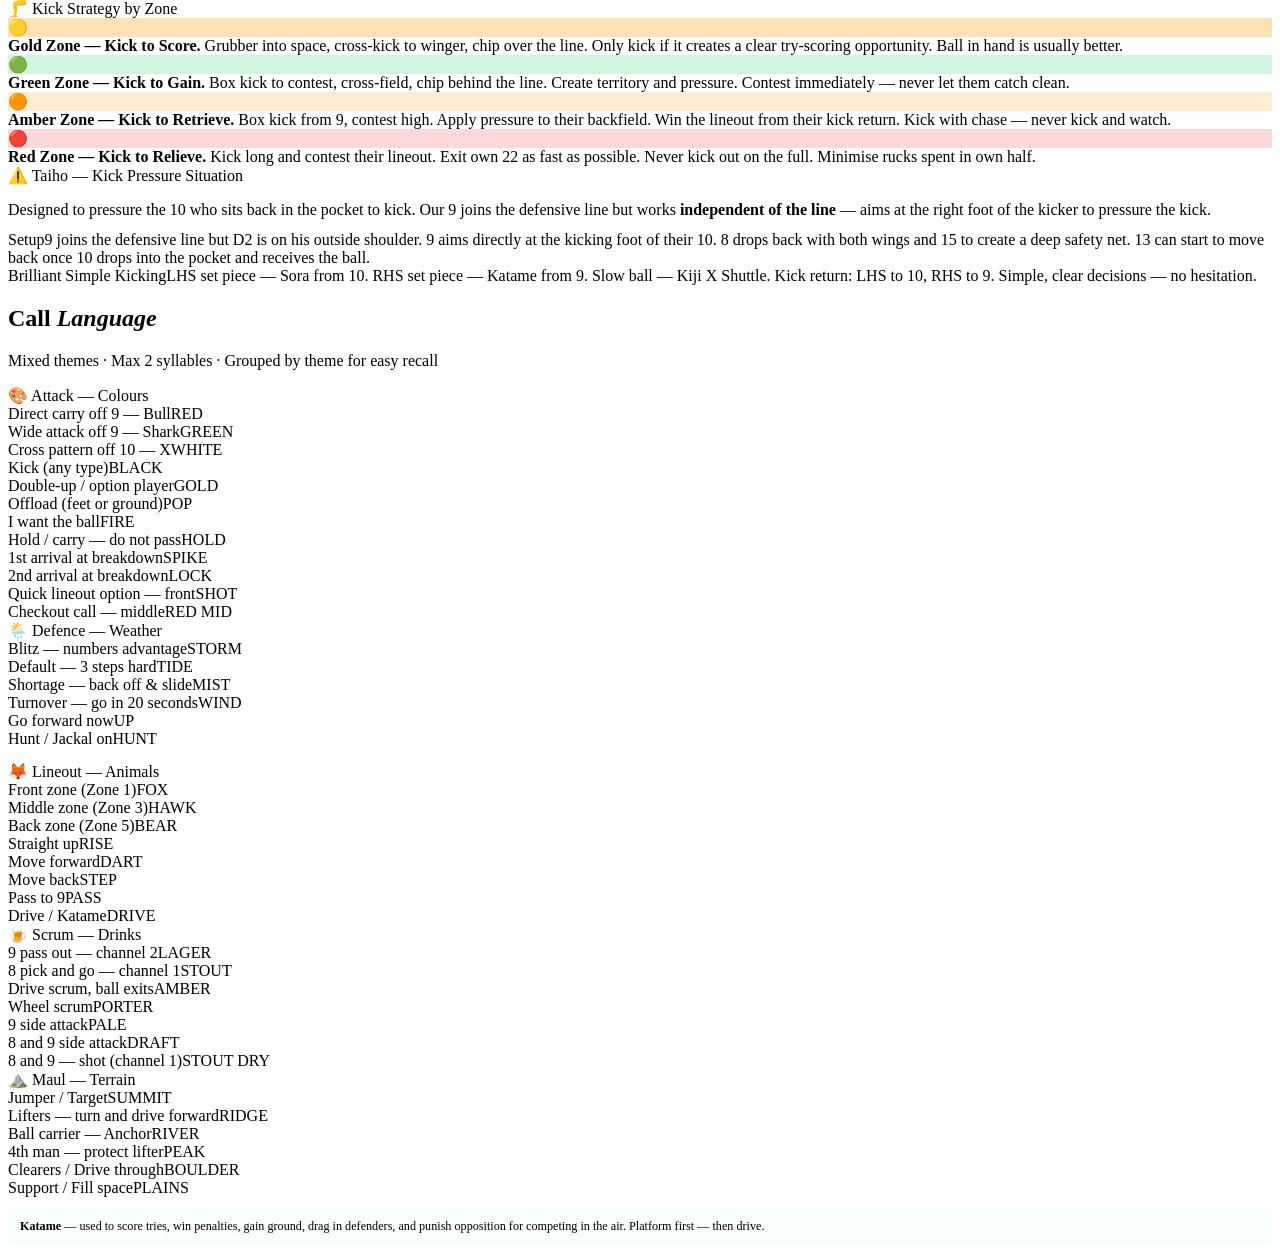
==== commit 7229e241: "Add files via upload" ====
--- a/index.html
+++ b/index.html
@@ -6,689 +6,607 @@
 <title>YOUR CLUB RFC — Playbook</title>
 <link rel="stylesheet" href="style.css"/>
 <style>
-/* ── LANDING PAGE SPECIFIC ─────────────────────────────── */
-.landing-body {
-  margin-left: var(--sidebar);
-  flex: 1;
-}
-
-/* Hero */
-.hero {
-  padding: 60px 44px 50px;
-  border-bottom: 1px solid var(--border);
-  position: relative;
-  overflow: hidden;
-}
-.hero::before {
-  content: '';
-  position: absolute;
-  inset: 0;
-  background: radial-gradient(ellipse at 80% 50%, rgba(74,222,128,0.06) 0%, transparent 70%);
-  pointer-events: none;
-}
-.hero-season {
-  font-size: .72rem; letter-spacing: .2em; text-transform: uppercase;
-  color: var(--green); font-weight: 600; margin-bottom: 12px;
-}
-.hero h1 {
-  font-size: 3.8rem; font-weight: 900;
-  color: var(--white);
-  line-height: 1;
-  margin-bottom: 6px;
-}
-.hero h1 span { color: var(--green); }
-.hero-sub {
-  font-family: 'Barlow Condensed', sans-serif;
-  font-size: 1rem; letter-spacing: .2em;
-  color: var(--muted); text-transform: uppercase;
-  margin-bottom: 36px;
-}
-.cta-row { display: flex; gap: 16px; flex-wrap: wrap; }
-.cta-btn {
-  display: inline-flex; align-items: center; gap: 12px;
-  padding: 16px 32px;
-  font-family: 'Barlow Condensed', sans-serif;
-  font-size: 1rem; font-weight: 700;
-  text-transform: uppercase; letter-spacing: .12em;
-  text-decoration: none;
-  border-radius: var(--radius);
-  transition: all .22s;
-  cursor: pointer; border: none;
-}
-.cta-primary {
-  background: var(--green);
-  color: var(--deep);
-}
-.cta-primary:hover { background: var(--green-d); transform: translateY(-2px); box-shadow: 0 8px 24px rgba(74,222,128,0.25); }
-.cta-secondary {
-  background: transparent;
-  color: var(--white);
-  border: 1.5px solid var(--border);
-}
-.cta-secondary:hover { border-color: var(--green); color: var(--green); transform: translateY(-2px); }
-.cta-arrow { font-size: 1.1rem; }
-
-/* ── PHILOSOPHY ROW ────────────────────────────────────── */
-.phil-strip {
-  display: flex; gap: 0;
-  border-bottom: 1px solid var(--border);
-}
-.phil-item {
-  flex: 1;
-  padding: 24px 28px;
-  border-right: 1px solid var(--border);
-}
-.phil-item:last-child { border-right: none; }
-.phil-number {
-  font-family: 'Barlow Condensed', sans-serif;
-  font-size: 3rem; font-weight: 900;
-  color: rgba(74,222,128,0.12);
-  line-height: 1;
-  margin-bottom: 4px;
-}
-.phil-title {
-  font-family: 'Barlow Condensed', sans-serif;
-  font-size: 1rem; font-weight: 700;
-  text-transform: uppercase; letter-spacing: .1em;
-  color: var(--green); margin-bottom: 6px;
-}
-.phil-body { font-size: .8rem; color: var(--muted); line-height: 1.6; }
-
-/* ── CONTENT SECTIONS ──────────────────────────────────── */
-.content-grid {
-  display: grid;
-  grid-template-columns: 1fr 1fr;
-  gap: 0;
-}
-.content-block {
-  padding: 36px 44px;
-  border-right: 1px solid var(--border);
-  border-bottom: 1px solid var(--border);
-}
-.content-block:nth-child(even) { border-right: none; }
-.content-block h3 {
-  font-size: 1.3rem; font-weight: 900; font-family: 'Barlow Condensed', sans-serif;
-  text-transform: uppercase; letter-spacing: .08em;
-  color: var(--white); margin-bottom: 6px;
-}
-.content-block h3 em { color: var(--green); font-style: normal; }
-.content-block .label { margin-bottom: 16px; display: block; }
+.hero{padding:56px 48px 48px;border-bottom:1px solid var(--border);position:relative;overflow:hidden;}
+.hero::before{content:'';position:absolute;inset:0;background:radial-gradient(ellipse at 70% 40%,rgba(74,222,128,0.05) 0%,transparent 65%);pointer-events:none;}
+.hero-season{font-size:.65rem;letter-spacing:.22em;text-transform:uppercase;color:var(--green);font-weight:600;margin-bottom:14px;}
+.hero h1{font-size:4.2rem;font-weight:900;color:var(--white);line-height:.95;margin-bottom:8px;letter-spacing:.02em;}
+.hero h1 span{color:var(--green);}
+.hero-sub{font-family:'Barlow Condensed',sans-serif;font-size:.88rem;letter-spacing:.22em;color:var(--dim);text-transform:uppercase;margin-bottom:36px;}
+.cta-row{display:flex;gap:14px;flex-wrap:wrap;}
+.cta-btn{display:inline-flex;align-items:center;gap:10px;padding:14px 28px;font-family:'Barlow Condensed',sans-serif;font-size:.92rem;font-weight:700;text-transform:uppercase;letter-spacing:.12em;text-decoration:none;border-radius:var(--radius);transition:all .2s;cursor:pointer;border:none;}
+.cta-primary{background:var(--green);color:var(--deep);}
+.cta-primary:hover{background:var(--green-d);transform:translateY(-2px);box-shadow:0 8px 24px rgba(74,222,128,0.22);}
+.cta-secondary{background:transparent;color:var(--muted);border:1px solid var(--border);}
+.cta-secondary:hover{border-color:var(--green);color:var(--green);transform:translateY(-2px);}
+.val-strip{display:grid;grid-template-columns:repeat(4,1fr);border-bottom:1px solid var(--border);}
+.val-item{padding:22px 24px;border-right:1px solid var(--border);}
+.val-item:last-child{border-right:none;}
+.val-n{font-family:'Barlow Condensed',sans-serif;font-size:2.4rem;font-weight:900;color:rgba(74,222,128,0.1);line-height:1;margin-bottom:6px;}
+.val-t{font-family:'Barlow Condensed',sans-serif;font-size:.92rem;font-weight:700;text-transform:uppercase;letter-spacing:.1em;color:var(--green);margin-bottom:6px;}
+.val-b{font-size:.78rem;color:var(--muted);line-height:1.6;}
 </style>
 </head>
 <body>
 <div class="app">
-
-  <!-- SIDEBAR -->
-  <button class="mob-menu" onclick="toggleSidebar()">☰</button>
-  <div class="mob-overlay" id="overlay" onclick="toggleSidebar()"></div>
-
-  <aside class="sidebar" id="sidebar">
-    <div class="sidebar-brand">
-      <div class="sidebar-badge">RFC</div>
-      <div class="sidebar-name">Your Club RFC</div>
-      <div class="sidebar-sub">Team Playbook · 2026–27</div>
-    </div>
-
-    <nav class="sidebar-nav">
-      <div class="nav-group open">
-        <div class="nav-group-header" onclick="toggleGroup(this)">
-          Overview <span class="chevron">▼</span>
+<button class="mob-menu" onclick="toggleSidebar()">☰</button>
+<div class="mob-overlay" id="overlay" onclick="toggleSidebar()"></div>
+
+<aside class="sidebar" id="sidebar">
+  <div class="sidebar-brand">
+    <div class="sidebar-badge">RFC</div>
+    <div class="sidebar-name">Your Club RFC</div>
+    <div class="sidebar-sub">Team Playbook · 2026–27</div>
+  </div>
+  <nav class="sidebar-nav">
+    <div class="nav-group open">
+      <div class="nav-group-header" onclick="toggleGroup(this)">Overview <span class="chevron">▼</span></div>
+      <div class="nav-group-items">
+        <a class="nav-item active" onclick="show('home',this)"><span class="nav-icon">🏠</span>Home</a>
+        <a class="nav-item" onclick="show('pillars',this)"><span class="nav-icon">🏛️</span>Pillars of Success</a>
+        <a class="nav-item" onclick="show('pitch',this)"><span class="nav-icon">🏟️</span>Pitch Map</a>
+        <a class="nav-item" onclick="show('squad',this)"><span class="nav-icon">👥</span>Squad</a>
+      </div>
+    </div>
+    <div class="nav-group open">
+      <div class="nav-group-header" onclick="toggleGroup(this)">Game Systems <span class="chevron">▼</span></div>
+      <div class="nav-group-items">
+        <a class="nav-item" onclick="show('attack',this)"><span class="nav-icon">⚡</span>Attack — Shape</a>
+        <a class="nav-item" onclick="show('reload',this)"><span class="nav-icon">🔄</span>Linkage &amp; Reload</a>
+        <a class="nav-item" onclick="show('defence',this)"><span class="nav-icon">🛡️</span>Defence System</a>
+        <a class="nav-item" onclick="show('breakdown-land',this)"><span class="nav-icon">💥</span>Breakdown</a>
+        <a class="nav-item" onclick="show('kickgame',this)"><span class="nav-icon">🦶</span>Kicking Game</a>
+        <a class="nav-item" onclick="show('calls',this)"><span class="nav-icon">📣</span>Call Language</a>
+      </div>
+    </div>
+    <div class="nav-group open">
+      <div class="nav-group-header" onclick="toggleGroup(this)">Playbooks <span class="chevron">▼</span></div>
+      <div class="nav-group-items">
+        <a class="nav-item" href="forwards.html"><span class="nav-icon">💪</span>Forwards Book</a>
+        <a class="nav-item" href="backs.html"><span class="nav-icon">🏃</span>Backs Book</a>
+      </div>
+    </div>
+  </nav>
+</aside>
+
+<main class="main">
+
+<!-- HOME -->
+<div class="section active" id="tab-home">
+  <div class="hero">
+    <div class="hero-season">2026–27 · Complete Team Playbook</div>
+    <h1>YOUR<br/><span>CLUB</span> RFC</h1>
+    <div class="hero-sub">Shape · Linkage · Gain Line · Quick Ball</div>
+    <div class="cta-row">
+      <a href="forwards.html" class="cta-btn cta-primary">💪 Forwards Playbook →</a>
+      <a href="backs.html" class="cta-btn cta-secondary">🏃 Backs Playbook →</a>
+    </div>
+  </div>
+
+  <!-- Values -->
+  <div class="val-strip">
+    <div class="val-item">
+      <div class="val-n">01</div>
+      <div class="val-t">Loyalty</div>
+      <div class="val-b">To yourself, your family, your teammates, this team, this club. Loyalty is demonstrated every single day.</div>
+    </div>
+    <div class="val-item">
+      <div class="val-n">02</div>
+      <div class="val-t">Discipline</div>
+      <div class="val-b">Adhere to the way we play. Discipline in our systems, our calls, our roles. A disciplined team beats a talented one.</div>
+    </div>
+    <div class="val-item">
+      <div class="val-n">03</div>
+      <div class="val-t">Courage</div>
+      <div class="val-b">To play our way — 0 to 100 metres, all the time. Be brave enough to run the system under pressure. Courage is a choice.</div>
+    </div>
+    <div class="val-item">
+      <div class="val-n">04</div>
+      <div class="val-t">Mindset</div>
+      <div class="val-b">Make this the best team we have ever been — every day. Live the standard. Inspire each other. Never drop below your standard.</div>
+    </div>
+  </div>
+
+  <!-- Quick summary strip -->
+  <div style="padding:20px 48px;display:flex;flex-wrap:wrap;gap:32px;align-items:center;background:rgba(74,222,128,0.025);border-bottom:1px solid var(--border);">
+    <div><div class="label" style="margin-bottom:4px;">Attack</div><div style="font-family:'Barlow Condensed',sans-serif;font-size:1rem;font-weight:700;color:var(--white);">Shape · Linkage · Gain Line · Quick Ball</div></div>
+    <div><div class="label" style="margin-bottom:4px;">Defence</div><div style="font-family:'Barlow Condensed',sans-serif;font-size:1rem;font-weight:700;color:var(--white);">4 vs 2 · WIND Reaction</div></div>
+    <div><div class="label" style="margin-bottom:4px;">Breakdown</div><div style="font-family:'Barlow Condensed',sans-serif;font-size:1rem;font-weight:700;color:var(--white);">One Bullet = One Kill</div></div>
+    <div><div class="label" style="margin-bottom:4px;">Set Piece</div><div style="font-family:'Barlow Condensed',sans-serif;font-size:1rem;font-weight:700;color:var(--white);">Technically Superior</div></div>
+    <div style="margin-left:auto;"><div class="label" style="margin-bottom:4px;">Call Themes</div><div style="font-size:.78rem;color:var(--muted);">Colours · Weather · Animals · Drinks · Terrain</div></div>
+  </div>
+</div>
+
+<!-- PILLARS -->
+<div class="section" id="tab-pillars">
+  <div class="sec-hd"><h2>Pillars of <em>Success</em></h2><p>The five foundations on which everything we do is built</p></div>
+  <div class="alert"><strong>Key Values — Discipline · Respect · Loyalty.</strong> These are the minimum standard to wear this jersey — not aspirations.</div>
+
+  <div style="display:flex;flex-direction:column;gap:12px;">
+
+    <div class="card">
+      <div class="card-title">💪 Pillar 1 — Be the Fittest Team in the Competition</div>
+      <div class="g3" style="margin-bottom:12px;">
+        <div class="blk"><span class="blk-title">Tight 5</span>Strength and running fitness. The engine room of everything. Must be able to dominate physically for the full 80 minutes.</div>
+        <div class="blk"><span class="blk-title">Middle 5</span>Strength, speed and agility. Link the forwards and backs — need to cover ground fast and hit hard at the breakdown.</div>
+        <div class="blk"><span class="blk-title">Outside 5</span>Strength and linear speed. Must be able to create and finish. Fit enough to be threats 0–100m all game.</div>
+      </div>
+      <p>Be able to outperform opposition in the <strong>last 30 minutes</strong> of any game. That is when games are decided and when our fitness becomes our weapon.</p>
+    </div>
+
+    <div class="card">
+      <div class="card-title">⚡ Pillar 2 — Be the Best Attacking Team (0–100m)</div>
+      <p style="margin-bottom:12px;">Win the gain line and pass the ball to attack their weakness. Keep the defence on the back foot — don't let them recover. <strong>Always look up — make a quick decision.</strong></p>
+      <div class="step-list">
+        <div class="step"><div class="step-num">A</div><div class="step-body"><strong>Shape gives us options.</strong> RED (Bull — direct off 9) · GREEN (Shark — wide off 9) · WHITE (X — cross off 10). All three options live simultaneously every phase. Balance is the key.</div></div>
+        <div class="step"><div class="step-num">B</div><div class="step-body"><strong>Linkage — 9, 10, 12 on a string.</strong> These three work together always — presenting RED, GREEN and WHITE simultaneously. One movement forces the defence to make a choice.</div></div>
+        <div class="step"><div class="step-num">C</div><div class="step-body"><strong>Reloading.</strong> Hard on effort — get to your feet and move quickly to where you are most effective next. Tight 5 reload to RED, back row to GREEN, backs to WHITE. 15 on feet in attack shape at all times.</div></div>
+        <div class="step"><div class="step-num">D</div><div class="step-body"><strong>Set piece and first phase work as one.</strong> A dominant set piece creates the platform. The gain line must be won in first phase to allow the attack to roll on with momentum.</div></div>
+      </div>
+    </div>
+
+    <div class="card">
+      <div class="card-title">🛡️ Pillar 3 — Stop the Ball (4 vs 2)</div>
+      <div class="g2">
+        <div>
+          <p style="margin-bottom:10px;"><strong>Create a 4 vs 2 numerical advantage at every breakdown.</strong> Four defenders committed to stopping the ball against two attackers — this is the target at every ruck.</p>
+          <p>Urgency with Control, Communication, Spacing and Line speed are essential. All players must be active in getting into the defensive line and reacting on call — <strong>UP.</strong></p>
         </div>
-        <div class="nav-group-items">
-          <a class="nav-item active" onclick="show('philosophy',this)"><span class="nav-icon">🏆</span>Philosophy</a>
-          <a class="nav-item" onclick="show('pitch',this)"><span class="nav-icon">🏟️</span>Pitch Map</a>
-          <a class="nav-item" onclick="show('squad',this)"><span class="nav-icon">👥</span>Squad</a>
+        <div class="blk">
+          <span class="blk-title">WIND Reaction</span>
+          A <strong>physical and mental change of speed and intent</strong>. The moment we win the ball back, we attack immediately. Stop the opposition attack in the first 20 seconds after any turnover. WIND = thunder — go now.
         </div>
       </div>
-
-      <div class="nav-group">
-        <div class="nav-group-header" onclick="toggleGroup(this)">
-          Game Systems <span class="chevron">▼</span>
-        </div>
-        <div class="nav-group-items">
-          <a class="nav-item" onclick="show('defence',this)"><span class="nav-icon">🛡️</span>Defence System</a>
-          <a class="nav-item" onclick="show('phase',this)"><span class="nav-icon">⚡</span>Phase Plays</a>
-          <a class="nav-item" onclick="show('calls',this)"><span class="nav-icon">📣</span>Call Language</a>
-          <a class="nav-item" onclick="show('restarts',this)"><span class="nav-icon">🔄</span>Restarts</a>
-        </div>
-      </div>
-
-      <div class="nav-group">
-        <div class="nav-group-header" onclick="toggleGroup(this)">
-          Playbooks <span class="chevron">▼</span>
-        </div>
-        <div class="nav-group-items">
-          <a class="nav-item" href="forwards.html"><span class="nav-icon">💪</span>Forwards</a>
-          <a class="nav-item" href="backs.html"><span class="nav-icon">🏃</span>Backs</a>
-        </div>
-      </div>
-    </nav>
-  </aside>
-
-  <!-- MAIN -->
-  <main class="landing-body">
-
-    <!-- ── PHILOSOPHY (default) ────────────────────────── -->
-    <div class="section active" id="tab-philosophy">
-
-      <!-- Hero -->
-      <div class="hero">
-        <div class="hero-season">2026 — 27 Season · Playbook</div>
-        <h1>YOUR<br/><span>CLUB</span> RFC</h1>
-        <div class="hero-sub">The Complete Team Playbook</div>
-        <div class="cta-row">
-          <a href="forwards.html" class="cta-btn cta-primary">
-            💪 Forwards Playbook <span class="cta-arrow">→</span>
-          </a>
-          <a href="backs.html" class="cta-btn cta-secondary">
-            🏃 Backs Playbook <span class="cta-arrow">→</span>
-          </a>
-        </div>
-      </div>
-
-      <!-- Philosophy pillars -->
-      <div class="phil-strip">
-        <div class="phil-item">
-          <div class="phil-number">01</div>
-          <div class="phil-title">Compete</div>
-          <div class="phil-body">We compete for every breakdown, every lineout, every tackle. Effort is non-negotiable.</div>
-        </div>
-        <div class="phil-item">
-          <div class="phil-number">02</div>
-          <div class="phil-title">Connect</div>
-          <div class="phil-body">Rugby is played in units. Connected defence, connected attack, connected set piece. No individual moments — collective dominance.</div>
-        </div>
-        <div class="phil-item">
-          <div class="phil-number">03</div>
-          <div class="phil-title">Execute</div>
-          <div class="phil-body">Clarity and precision over complexity. Do our job perfectly, every time.</div>
-        </div>
-        <div class="phil-item">
-          <div class="phil-number">04</div>
-          <div class="phil-title">Adapt</div>
-          <div class="phil-body">Read the game, adjust. Our systems give us options — our mindset gives us decisions.</div>
-        </div>
-      </div>
-
-      <!-- Core values -->
-      <div style="padding:36px 44px; border-bottom:1px solid var(--border);">
-        <div class="label" style="margin-bottom:18px;">Core Values</div>
-        <div class="g4">
-          <div class="prin-card">
-            <div class="prin-icon">🔥</div>
-            <div class="prin-title">Intensity</div>
-            <div class="prin-body">Every training session, every match, every phase. Never drop below your standard.</div>
-          </div>
-          <div class="prin-card">
-            <div class="prin-icon">🤝</div>
-            <div class="prin-title">Trust</div>
-            <div class="prin-body">Do your job and trust your teammates to do theirs. The system only works when everyone buys in.</div>
-          </div>
-          <div class="prin-card">
-            <div class="prin-icon">🧠</div>
-            <div class="prin-title">Smart</div>
-            <div class="prin-body">Understand what we're trying to achieve and why. Intelligent players make better decisions under pressure.</div>
-          </div>
-          <div class="prin-card">
-            <div class="prin-icon">💪</div>
-            <div class="prin-title">Tough</div>
-            <div class="prin-body">Physical and mental toughness. When it's hard, lean in. That's when games are decided.</div>
-          </div>
-        </div>
-      </div>
-
-      <!-- Club identity strip -->
-      <div style="padding: 28px 44px; display:flex; align-items:center; gap:40px; background:rgba(74,222,128,0.04); border-bottom:1px solid var(--border);">
-        <div>
-          <div class="label">Club Name</div>
-          <div style="font-family:'Barlow Condensed',sans-serif;font-size:1.4rem;font-weight:900;color:var(--white);margin-top:4px;">Your Club RFC</div>
-        </div>
-        <div>
-          <div class="label">Season</div>
-          <div style="font-family:'Barlow Condensed',sans-serif;font-size:1.4rem;font-weight:900;color:var(--white);margin-top:4px;">2026 – 27</div>
-        </div>
-        <div>
-          <div class="label">Playbook Version</div>
-          <div style="font-family:'Barlow Condensed',sans-serif;font-size:1.4rem;font-weight:900;color:var(--white);margin-top:4px;">v1.0</div>
-        </div>
-        <div style="margin-left:auto;">
-          <div class="label">Call Theme</div>
-          <div style="font-size:.8rem;color:var(--muted);margin-top:4px;line-height:1.8;">
-            Attack: <strong style="color:var(--white)">Colours</strong> &nbsp;·&nbsp;
-            Defence: <strong style="color:var(--white)">Weather</strong> &nbsp;·&nbsp;
-            Lineout: <strong style="color:var(--white)">Animals</strong> &nbsp;·&nbsp;
-            Scrum: <strong style="color:var(--white)">Drinks</strong>
-          </div>
-        </div>
-      </div>
-    </div>
-
-    <!-- ── PITCH MAP ────────────────────────────────────── -->
-    <div class="section" id="tab-pitch">
-      <div class="sec-hd">
-        <h2>Pitch <em>Map</em></h2>
-        <p>Field zones · Kick strategy · Phase triggers · Decision framework</p>
-      </div>
-      <div class="g2" style="margin-bottom:20px;">
-        <div class="pitch-wrap">
-          <div style="font-family:'Barlow Condensed',sans-serif;font-size:.8rem;font-weight:700;letter-spacing:.14em;color:var(--green);text-transform:uppercase;margin-bottom:12px;">Field Zones</div>
-          <svg viewBox="0 0 280 420" xmlns="http://www.w3.org/2000/svg" style="width:100%;display:block;">
-            <rect width="280" height="420" rx="6" fill="#0d2610"/>
-            <!-- Field -->
-            <rect x="20" y="20" width="240" height="380" fill="#1a3a1e" stroke="rgba(255,255,255,0.12)" stroke-width="1"/>
-            <!-- Try lines -->
-            <rect x="20" y="20" width="240" height="28" fill="#22c55e" opacity="0.7"/>
-            <text x="140" y="38" text-anchor="middle" font-family="Barlow Condensed" font-size="10" fill="white" font-weight="700" letter-spacing="2">OPPOSITION TRY LINE</text>
-            <rect x="20" y="372" width="240" height="28" fill="#22c55e" opacity="0.7"/>
-            <text x="140" y="390" text-anchor="middle" font-family="Barlow Condensed" font-size="10" fill="white" font-weight="700" letter-spacing="2">OUR TRY LINE</text>
-            <!-- Gold zone -->
-            <rect x="20" y="48" width="240" height="80" fill="#f59e0b" opacity="0.18"/>
-            <line x1="20" y1="128" x2="260" y2="128" stroke="#f59e0b" stroke-width="1.5" opacity="0.5"/>
-            <text x="140" y="73" text-anchor="middle" font-family="Barlow Condensed" font-size="11" fill="#f59e0b" font-weight="700" letter-spacing="2">GOLD ZONE</text>
-            <text x="140" y="90" text-anchor="middle" font-family="Barlow" font-size="8.5" fill="rgba(255,255,255,0.55)">Strike · Score · Be Ruthless</text>
-            <text x="140" y="103" text-anchor="middle" font-family="Barlow" font-size="8" fill="rgba(255,255,255,0.4)" font-style="italic">Max 3 pod carries then attack space</text>
-            <!-- Green zone -->
-            <rect x="20" y="128" width="240" height="80" fill="#22c55e" opacity="0.1"/>
-            <line x1="20" y1="208" x2="260" y2="208" stroke="#22c55e" stroke-width="1.5" opacity="0.4"/>
-            <text x="140" y="153" text-anchor="middle" font-family="Barlow Condensed" font-size="11" fill="#4ade80" font-weight="700" letter-spacing="2">GREEN ZONE</text>
-            <text x="140" y="170" text-anchor="middle" font-family="Barlow" font-size="8.5" fill="rgba(255,255,255,0.55)">Build · Create Width · Keep Ball</text>
-            <text x="140" y="183" text-anchor="middle" font-family="Barlow" font-size="8" fill="rgba(255,255,255,0.4)" font-style="italic">Identify space · Queen options</text>
-            <!-- Amber zone -->
-            <rect x="20" y="208" width="240" height="80" fill="#f59e0b" opacity="0.08"/>
-            <line x1="20" y1="288" x2="260" y2="288" stroke="#f59e0b" stroke-width="1" opacity="0.3"/>
-            <text x="140" y="233" text-anchor="middle" font-family="Barlow Condensed" font-size="11" fill="#fbbf24" font-weight="700" letter-spacing="2">AMBER ZONE</text>
-            <text x="140" y="250" text-anchor="middle" font-family="Barlow" font-size="8.5" fill="rgba(255,255,255,0.55)">Territory First · Run/Kick/Pass</text>
-            <text x="140" y="263" text-anchor="middle" font-family="Barlow" font-size="8" fill="rgba(255,255,255,0.4)" font-style="italic">3 phases then kick if no gain</text>
-            <!-- Red zone -->
-            <rect x="20" y="288" width="240" height="84" fill="#ef4444" opacity="0.08"/>
-            <text x="140" y="318" text-anchor="middle" font-family="Barlow Condensed" font-size="11" fill="#f87171" font-weight="700" letter-spacing="2">RED ZONE</text>
-            <text x="140" y="335" text-anchor="middle" font-family="Barlow" font-size="8.5" fill="rgba(255,255,255,0.55)">Relieve · Kick Long · Minimise Rucks</text>
-            <text x="140" y="348" text-anchor="middle" font-family="Barlow" font-size="8" fill="rgba(255,255,255,0.4)" font-style="italic">Exit own 22 as fast as possible</text>
-          </svg>
-        </div>
-        <div class="pitch-wrap">
-          <div style="font-family:'Barlow Condensed',sans-serif;font-size:.8rem;font-weight:700;letter-spacing:.14em;color:var(--green);text-transform:uppercase;margin-bottom:12px;">Kick Strategy by Zone</div>
-          <svg viewBox="0 0 280 420" xmlns="http://www.w3.org/2000/svg" style="width:100%;display:block;">
-            <rect width="280" height="420" rx="6" fill="#0d2610"/>
-            <rect x="20" y="20" width="240" height="380" fill="#1a3a1e" stroke="rgba(255,255,255,0.12)" stroke-width="1"/>
-            <!-- Labels -->
-            <rect x="20" y="20" width="240" height="18" fill="#22c55e" opacity="0.5"/>
-            <text x="140" y="33" text-anchor="middle" font-family="Barlow Condensed" font-size="9" fill="white" font-weight="700" letter-spacing="1">OPP LINE</text>
-            <rect x="20" y="382" width="240" height="18" fill="#22c55e" opacity="0.5"/>
-            <text x="140" y="395" text-anchor="middle" font-family="Barlow Condensed" font-size="9" fill="white" font-weight="700" letter-spacing="1">OUR LINE</text>
-            <!-- Zone lines -->
-            <line x1="20" y1="115" x2="260" y2="115" stroke="#f59e0b" stroke-width="1" stroke-dasharray="6 4" opacity="0.5"/>
-            <line x1="20" y1="210" x2="260" y2="210" stroke="#4ade80" stroke-width="1" stroke-dasharray="6 4" opacity="0.4"/>
-            <line x1="20" y1="305" x2="260" y2="305" stroke="#f59e0b" stroke-width="1" stroke-dasharray="6 4" opacity="0.4"/>
-            <!-- Gold kick: kick to score -->
-            <text x="140" y="58" text-anchor="middle" font-family="Barlow Condensed" font-size="10" fill="#f59e0b" font-weight="700" letter-spacing="1">KICK TO SCORE</text>
-            <text x="140" y="73" text-anchor="middle" font-family="Barlow" font-size="8" fill="rgba(255,255,255,0.5)">Grubber · Cross-kick · Drop goal</text>
-            <!-- Kick arrow gold zone -->
-            <path d="M90,100 Q60,80 45,55" fill="none" stroke="#f59e0b" stroke-width="2" stroke-dasharray="5 3" marker-end="url(#ak)" opacity="0.7"/>
-            <path d="M190,100 Q220,80 235,55" fill="none" stroke="#f59e0b" stroke-width="2" stroke-dasharray="5 3" marker-end="url(#ak)" opacity="0.7"/>
-            <!-- Green kick: kick to gain territory -->
-            <text x="140" y="150" text-anchor="middle" font-family="Barlow Condensed" font-size="10" fill="#4ade80" font-weight="700" letter-spacing="1">KICK TO GAIN</text>
-            <text x="140" y="165" text-anchor="middle" font-family="Barlow" font-size="8" fill="rgba(255,255,255,0.5)">Box kick · Crossfield · Chip</text>
-            <!-- Amber kick: territorial -->
-            <text x="140" y="248" text-anchor="middle" font-family="Barlow Condensed" font-size="10" fill="#fbbf24" font-weight="700" letter-spacing="1">KICK TO RETRIEVE</text>
-            <text x="140" y="263" text-anchor="middle" font-family="Barlow" font-size="8" fill="rgba(255,255,255,0.5)">Box kick · Contest deep</text>
-            <!-- Red kick: clear -->
-            <text x="140" y="340" text-anchor="middle" font-family="Barlow Condensed" font-size="10" fill="#f87171" font-weight="700" letter-spacing="1">KICK TO RELIEVE</text>
-            <text x="140" y="355" text-anchor="middle" font-family="Barlow" font-size="8" fill="rgba(255,255,255,0.5)">Kick long · Exit 22 fast</text>
-            <!-- Long kick arrow red zone -->
-            <path d="M140,365 Q140,280 140,200" fill="none" stroke="#ef4444" stroke-width="2" stroke-dasharray="6 3" marker-end="url(#ak)" opacity="0.6"/>
-            <defs>
-              <marker id="ak" markerWidth="7" markerHeight="7" refX="5" refY="3" orient="auto">
-                <path d="M0,0 L0,6 L7,3 Z" fill="#4ade80"/>
-              </marker>
-            </defs>
-          </svg>
-        </div>
-      </div>
-
-      <div class="g4">
-        <div class="card"><div class="card-title">🟡 Gold Zone</div><p style="font-size:.8rem;color:var(--muted);line-height:1.6;">Ruthless mentality. Strike first 3 phases. Must come away with points. 3 pod carries max — then attack space or kick to score.</p></div>
-        <div class="card"><div class="card-title">🟢 Green Zone</div><p style="font-size:.8rem;color:var(--muted);line-height:1.6;">Build pressure. Identify space with multi-option attack. Keep ball moving. Queen options. Only kick to score.</p></div>
-        <div class="card"><div class="card-title">🟡 Amber Zone</div><p style="font-size:.8rem;color:var(--muted);line-height:1.6;">Relieve through territory first. Run/Kick/Pass from set piece. 3 phases then kick if no dominance. Apply pressure, retrieve.</p></div>
-        <div class="card"><div class="card-title">🔴 Red Zone</div><p style="font-size:.8rem;color:var(--muted);line-height:1.6;">Get out fast. Minimise rucks. Kick long and contest the lineout. Do not give the opposition easy opportunities.</p></div>
-      </div>
-    </div>
-
-    <!-- ── SQUAD ────────────────────────────────────────── -->
-    <div class="section" id="tab-squad">
-      <div class="sec-hd">
-        <h2>Squad <em>List</em></h2>
-        <p>Starting XV · Cover options · Lineout positions · To be updated weekly</p>
-      </div>
-      <div class="alert"><strong>Placeholder squad.</strong> Update with actual player names before distributing to the group.</div>
-      <div class="g2">
-        <div class="card">
-          <div class="card-title">⚫ Starting XV</div>
-          <table class="squad-table">
-            <thead><tr><th>#</th><th>Position</th><th>Player</th><th>LO Role</th></tr></thead>
-            <tbody>
-              <tr><td class="pos-num">1</td><td>Loosehead Prop</td><td style="color:var(--white)">TBC</td><td>—</td></tr>
-              <tr><td class="pos-num">2</td><td>Hooker</td><td style="color:var(--white)">TBC</td><td>Throw</td></tr>
-              <tr><td class="pos-num">3</td><td>Tighthead Prop</td><td style="color:var(--white)">TBC</td><td>—</td></tr>
-              <tr><td class="pos-num">4</td><td>Lock</td><td style="color:var(--white)">TBC</td><td>Jumper A</td></tr>
-              <tr><td class="pos-num">5</td><td>Lock</td><td style="color:var(--white)">TBC</td><td>Jumper B</td></tr>
-              <tr><td class="pos-num">6</td><td>Blindside Flanker</td><td style="color:var(--white)">TBC</td><td>Lifter</td></tr>
-              <tr><td class="pos-num">7</td><td>Openside Flanker</td><td style="color:var(--white)">TBC</td><td>Lifter</td></tr>
-              <tr><td class="pos-num">8</td><td>Number 8</td><td style="color:var(--white)">TBC</td><td>Tail</td></tr>
-              <tr><td class="pos-num">9</td><td>Scrum Half</td><td style="color:var(--white)">TBC</td><td>Receiver</td></tr>
-              <tr><td class="pos-num">10</td><td>Fly Half</td><td style="color:var(--white)">TBC</td><td>—</td></tr>
-              <tr><td class="pos-num">11</td><td>Left Wing</td><td style="color:var(--white)">TBC</td><td>—</td></tr>
-              <tr><td class="pos-num">12</td><td>Inside Centre</td><td style="color:var(--white)">TBC</td><td>—</td></tr>
-              <tr><td class="pos-num">13</td><td>Outside Centre</td><td style="color:var(--white)">TBC</td><td>—</td></tr>
-              <tr><td class="pos-num">14</td><td>Right Wing</td><td style="color:var(--white)">TBC</td><td>—</td></tr>
-              <tr><td class="pos-num">15</td><td>Fullback</td><td style="color:var(--white)">TBC</td><td>—</td></tr>
-            </tbody>
-          </table>
-        </div>
-        <div class="card">
-          <div class="card-title">🔄 Bench</div>
-          <table class="squad-table">
-            <thead><tr><th>#</th><th>Position</th><th>Player</th><th>Cover</th></tr></thead>
-            <tbody>
-              <tr><td class="pos-num">16</td><td>Hooker</td><td style="color:var(--white)">TBC</td><td>2</td></tr>
-              <tr><td class="pos-num">17</td><td>Loosehead</td><td style="color:var(--white)">TBC</td><td>1</td></tr>
-              <tr><td class="pos-num">18</td><td>Tighthead</td><td style="color:var(--white)">TBC</td><td>3</td></tr>
-              <tr><td class="pos-num">19</td><td>Lock / Flanker</td><td style="color:var(--white)">TBC</td><td>4/5/6</td></tr>
-              <tr><td class="pos-num">20</td><td>Back Row</td><td style="color:var(--white)">TBC</td><td>6/7/8</td></tr>
-              <tr><td class="pos-num">21</td><td>Scrum Half</td><td style="color:var(--white)">TBC</td><td>9</td></tr>
-              <tr><td class="pos-num">22</td><td>Fly Half / Centre</td><td style="color:var(--white)">TBC</td><td>10/12</td></tr>
-              <tr><td class="pos-num">23</td><td>Back</td><td style="color:var(--white)">TBC</td><td>TBC</td></tr>
-            </tbody>
-          </table>
-        </div>
-      </div>
-    </div>
-
-    <!-- ── DEFENCE SYSTEM ───────────────────────────────── -->
-    <div class="section" id="tab-defence">
-      <div class="sec-hd">
-        <h2>Defence <em>System</em></h2>
-        <p>Line defence · Blitz · Fold system · Transition · Call language</p>
-      </div>
-
-      <div class="alert"><strong>Defence is an attitude.</strong> Great defence is a way of life. Mentality → Behaviours → Effort. Every phase, every tackle.</div>
-
-      <!-- Defence cycle -->
-      <div class="card" style="margin-bottom:20px;">
-        <div class="card-title">🔄 Defence Cycle</div>
-        <svg viewBox="0 0 640 240" xmlns="http://www.w3.org/2000/svg" style="width:100%;display:block;border-radius:6px;">
-          <rect width="640" height="240" rx="6" fill="#1a3d1e"/>
-          <!-- Boxes -->
-          <rect x="30" y="40" width="170" height="80" rx="8" fill="#0d2610" stroke="rgba(74,222,128,0.25)" stroke-width="1.5"/>
-          <text x="115" y="75" text-anchor="middle" font-family="Barlow Condensed" font-size="15" fill="#4ade80" font-weight="700">SPEED TO SET</text>
-          <text x="115" y="93" text-anchor="middle" font-family="Barlow" font-size="10" fill="rgba(255,255,255,0.5)" font-style="italic">React · Connect · STORM</text>
-          <rect x="440" y="40" width="170" height="80" rx="8" fill="#0d2610" stroke="rgba(74,222,128,0.25)" stroke-width="1.5"/>
-          <text x="525" y="75" text-anchor="middle" font-family="Barlow Condensed" font-size="15" fill="#4ade80" font-weight="700">OFF THE LINE</text>
-          <text x="525" y="93" text-anchor="middle" font-family="Barlow" font-size="10" fill="rgba(255,255,255,0.5)" font-style="italic">STORM · Don't wait · Go hard</text>
-          <rect x="30" y="150" width="170" height="80" rx="8" fill="#0d2610" stroke="rgba(74,222,128,0.25)" stroke-width="1.5"/>
-          <text x="115" y="185" text-anchor="middle" font-family="Barlow Condensed" font-size="15" fill="#4ade80" font-weight="700">WIN THE RUCK</text>
-          <text x="115" y="203" text-anchor="middle" font-family="Barlow" font-size="10" fill="rgba(255,255,255,0.5)" font-style="italic">WIND · Jackal · Slow ball</text>
-          <rect x="440" y="150" width="170" height="80" rx="8" fill="#0d2610" stroke="rgba(74,222,128,0.25)" stroke-width="1.5"/>
-          <text x="525" y="185" text-anchor="middle" font-family="Barlow Condensed" font-size="15" fill="#4ade80" font-weight="700">WIN THE TACKLE</text>
-          <text x="525" y="203" text-anchor="middle" font-family="Barlow" font-size="10" fill="rgba(255,255,255,0.5)" font-style="italic">Select well · 2 in the tackle</text>
-          <!-- Centre text -->
-          <text x="320" y="115" text-anchor="middle" font-family="Barlow Condensed" font-size="12" fill="rgba(74,222,128,0.6)" font-weight="700" letter-spacing="2">MENTALITY</text>
-          <text x="320" y="132" text-anchor="middle" font-family="Barlow Condensed" font-size="12" fill="rgba(74,222,128,0.6)" font-weight="700" letter-spacing="2">BEHAVIOURS · EFFORT</text>
-          <!-- Arrows -->
-          <path d="M202,75 Q320,40 438,75" fill="none" stroke="#4ade80" stroke-width="2" stroke-dasharray="6 3" opacity="0.5" marker-end="url(#da)"/>
-          <path d="M525,122 Q525,140 525,148" fill="none" stroke="#4ade80" stroke-width="2" stroke-dasharray="6 3" opacity="0.5" marker-end="url(#da)"/>
-          <path d="M438,195 Q320,230 202,195" fill="none" stroke="#4ade80" stroke-width="2" stroke-dasharray="6 3" opacity="0.5" marker-end="url(#da)"/>
-          <path d="M115,148 Q115,132 115,122" fill="none" stroke="#4ade80" stroke-width="2" stroke-dasharray="6 3" opacity="0.5" marker-end="url(#da)"/>
-          <defs><marker id="da" markerWidth="7" markerHeight="7" refX="5" refY="3" orient="auto"><path d="M0,0 L0,6 L7,3 Z" fill="#4ade80"/></marker></defs>
-        </svg>
-      </div>
-
-      <div class="g2" style="margin-bottom:20px;">
-        <!-- SMART defence -->
-        <div class="card">
-          <div class="card-title">🧠 Smart · Fast · Aggressive · Accurate</div>
-          <div class="step-list">
-            <div class="step"><div class="step-num">S</div><div class="step-body"><strong>Smart:</strong> Scan early, see threats, communicate early. Set fast on outside shoulder with equal spacings. Think ahead of the game.</div></div>
-            <div class="step"><div class="step-num">F</div><div class="step-body"><strong>Fast:</strong> Load Up then Go. Fast for 5m square. Hunt hard from outside in. Speed is our weapon in defence.</div></div>
-            <div class="step"><div class="step-num">A</div><div class="step-body"><strong>Aggressive:</strong> Win the ruck. Hunt hard, win the jackal race. WIND = attack the space. MIST = screen and cover.</div></div>
-            <div class="step"><div class="step-num">A</div><div class="step-body"><strong>Accurate:</strong> Win the collision. Good tackle selection — 2 in the tackle. Select well, be confident, commit.</div></div>
-          </div>
-        </div>
-
-        <!-- Blitz + Line + Fold -->
-        <div class="card">
-          <div class="card-title">🛡️ Line Defence Options</div>
-          <div style="display:flex;flex-direction:column;gap:10px;margin-bottom:14px;">
-            <div style="background:var(--mid);border-radius:8px;padding:12px 14px;">
-              <div style="font-family:'Barlow Condensed',sans-serif;font-size:.85rem;font-weight:700;letter-spacing:.1em;color:var(--white);margin-bottom:4px;">STORM — Blitz Line</div>
-              <div style="font-size:.78rem;color:var(--muted);line-height:1.6;">Aggressive rush defence. Load Up → Go hard together. 5m square, hunt from outside. Used on opposition half first phase.</div>
-            </div>
-            <div style="background:var(--mid);border-radius:8px;padding:12px 14px;">
-              <div style="font-family:'Barlow Condensed',sans-serif;font-size:.85rem;font-weight:700;letter-spacing:.1em;color:var(--white);margin-bottom:4px;">TIDE — Hold Line</div>
-              <div style="font-size:.78rem;color:var(--muted);line-height:1.6;">Contain and control. Stay connected, hold width, don't rush. Used when defending own 22 or against wide threats.</div>
-            </div>
-            <div style="background:var(--mid);border-radius:8px;padding:12px 14px;">
-              <div style="font-family:'Barlow Condensed',sans-serif;font-size:.85rem;font-weight:700;letter-spacing:.1em;color:var(--white);margin-bottom:4px;">FROST — Fold System (CBA)</div>
-              <div style="font-size:.78rem;color:var(--muted);line-height:1.6;"><strong style="color:var(--green-d)">C</strong> (1st) → pushes wide, 1st threat. <strong style="color:var(--white)">B</strong> (2nd) → mid-channel, 1st receiver. <strong style="color:var(--white)">A</strong> (3rd) → closest to ruck, focus on 9.</div>
-            </div>
-          </div>
-          <div style="padding:10px 12px;background:rgba(74,222,128,0.05);border:1px solid var(--border);border-radius:6px;font-size:.75rem;color:var(--muted);">
-            <strong style="color:var(--white);">Weather calls:</strong> STORM · TIDE · FROST · WIND · MIST
-          </div>
-        </div>
-      </div>
-
-      <!-- Transition -->
-      <div class="card">
-        <div class="card-title">⚡ Transition — Attack to Defence</div>
-        <div class="g3">
-          <div style="text-align:center;padding:16px 12px;background:var(--mid);border-radius:8px;">
-            <div style="font-family:'Barlow Condensed',sans-serif;font-size:1.1rem;font-weight:900;color:var(--white);margin-bottom:4px;">SPEED TO SET</div>
-            <div style="font-size:.78rem;color:var(--muted);">React instantly when possession is lost. Zero time wasted.</div>
-          </div>
-          <div style="text-align:center;padding:16px 12px;background:var(--mid);border-radius:8px;">
-            <div style="font-family:'Barlow Condensed',sans-serif;font-size:1.1rem;font-weight:900;color:var(--white);margin-bottom:4px;">APPLY PRESSURE</div>
-            <div style="font-size:.78rem;color:var(--muted);">Get the line up. STORM within the first 20 seconds of turnover.</div>
-          </div>
-          <div style="text-align:center;padding:16px 12px;background:var(--mid);border-radius:8px;">
-            <div style="font-family:'Barlow Condensed',sans-serif;font-size:1.1rem;font-weight:900;color:var(--white);margin-bottom:4px;">REGAIN CONTROL</div>
-            <div style="font-size:.78rem;color:var(--muted);">Contest at breakdown. Slow ball. Win the ruck or force a penalty.</div>
-          </div>
-        </div>
-      </div>
-    </div>
-
-    <!-- ── PHASE PLAYS ───────────────────────────────────── -->
-    <div class="section" id="tab-phase">
-      <div class="sec-hd">
-        <h2>Phase <em>Plays</em></h2>
-        <p>Attack shape · Pod structure · Phase triggers · Decision framework</p>
-      </div>
-
-      <div class="alert"><strong>1·3·3·1 Shape.</strong> Organisation and clarity. Maximise space, generate mismatches, keep the ball always moving (BLUE / WHITE).</div>
-
-      <div class="card" style="margin-bottom:20px;">
-        <div class="card-title">⚡ 1·3·3·1 Attack Shape</div>
-        <div style="font-size:.78rem;color:var(--muted);margin-bottom:14px;">2 Forwards on Edge · Forward Pods North/South · Connection is Key</div>
-        <svg viewBox="0 0 640 230" xmlns="http://www.w3.org/2000/svg" style="width:100%;border-radius:6px;display:block;">
-          <rect width="640" height="230" rx="6" fill="#1a3a1e"/>
-          <rect x="20" y="10" width="600" height="210" fill="none" stroke="rgba(255,255,255,0.08)" stroke-width="1"/>
-          <line x1="20" y1="115" x2="620" y2="115" stroke="rgba(255,255,255,0.2)" stroke-width="1.5"/>
-          <line x1="183" y1="10" x2="183" y2="220" stroke="rgba(255,255,255,0.07)" stroke-width="1" stroke-dasharray="4 4"/>
-          <line x1="457" y1="10" x2="457" y2="220" stroke="rgba(255,255,255,0.07)" stroke-width="1" stroke-dasharray="4 4"/>
-          <text x="320" y="8" text-anchor="middle" font-family="Barlow Condensed" font-size="9" fill="rgba(255,255,255,0.3)" letter-spacing="2">1 — 3 — 3 — 1 SHAPE</text>
-          <text x="100" y="80" text-anchor="middle" font-family="Barlow Condensed" font-size="56" fill="rgba(255,255,255,0.07)">1</text>
-          <text x="252" y="80" text-anchor="middle" font-family="Barlow Condensed" font-size="56" fill="rgba(255,255,255,0.07)">3</text>
-          <text x="390" y="80" text-anchor="middle" font-family="Barlow Condensed" font-size="56" fill="rgba(255,255,255,0.07)">3</text>
-          <text x="550" y="80" text-anchor="middle" font-family="Barlow Condensed" font-size="56" fill="rgba(255,255,255,0.07)">1</text>
-          <!-- Players -->
-          <circle cx="90" cy="108" r="14" fill="#ef4444" stroke="#f87171" stroke-width="2"/>
-          <text x="90" y="113" text-anchor="middle" font-family="Barlow Condensed" font-size="11" fill="white">9</text>
-          <circle cx="48" cy="132" r="12" fill="#1d4ed8" stroke="#60a5fa" stroke-width="1.5"/>
-          <text x="48" y="136" text-anchor="middle" font-family="Barlow Condensed" font-size="11" fill="white">11</text>
-          <circle cx="118" cy="132" r="12" fill="#7c3aed" stroke="#a78bfa" stroke-width="1.5"/>
-          <text x="118" y="136" text-anchor="middle" font-family="Barlow Condensed" font-size="11" fill="white">2</text>
-          <circle cx="194" cy="126" r="12" fill="#7c3aed" stroke="#a78bfa" stroke-width="1.5"/>
-          <text x="194" y="130" text-anchor="middle" font-family="Barlow Condensed" font-size="11" fill="white">1</text>
-          <circle cx="234" cy="116" r="12" fill="#059669" stroke="#34d399" stroke-width="1.5"/>
-          <text x="234" y="120" text-anchor="middle" font-family="Barlow Condensed" font-size="11" fill="white">6</text>
-          <circle cx="264" cy="132" r="12" fill="#1d4ed8" stroke="#60a5fa" stroke-width="1.5"/>
-          <text x="264" y="136" text-anchor="middle" font-family="Barlow Condensed" font-size="11" fill="white">4</text>
-          <circle cx="320" cy="172" r="12" fill="#ef4444" stroke="#f87171" stroke-width="1.5"/>
-          <text x="320" y="176" text-anchor="middle" font-family="Barlow Condensed" font-size="11" fill="white">10</text>
-          <circle cx="350" cy="148" r="12" fill="#1d4ed8" stroke="#60a5fa" stroke-width="1.5"/>
-          <text x="350" y="152" text-anchor="middle" font-family="Barlow Condensed" font-size="11" fill="white">12</text>
-          <circle cx="393" cy="160" r="12" fill="#059669" stroke="#34d399" stroke-width="1.5"/>
-          <text x="393" y="164" text-anchor="middle" font-family="Barlow Condensed" font-size="11" fill="white">7</text>
-          <circle cx="424" cy="146" r="12" fill="#7c3aed" stroke="#a78bfa" stroke-width="1.5"/>
-          <text x="424" y="150" text-anchor="middle" font-family="Barlow Condensed" font-size="11" fill="white">3</text>
-          <circle cx="454" cy="160" r="12" fill="#059669" stroke="#34d399" stroke-width="1.5"/>
-          <text x="454" y="164" text-anchor="middle" font-family="Barlow Condensed" font-size="11" fill="white">5</text>
-          <circle cx="460" cy="192" r="12" fill="#1d4ed8" stroke="#60a5fa" stroke-width="1.5"/>
-          <text x="460" y="196" text-anchor="middle" font-family="Barlow Condensed" font-size="11" fill="white">13</text>
-          <circle cx="522" cy="200" r="12" fill="#059669" stroke="#34d399" stroke-width="1.5"/>
-          <text x="522" y="204" text-anchor="middle" font-family="Barlow Condensed" font-size="11" fill="white">8</text>
-          <circle cx="578" cy="200" r="12" fill="#1d4ed8" stroke="#60a5fa" stroke-width="1.5"/>
-          <text x="578" y="204" text-anchor="middle" font-family="Barlow Condensed" font-size="11" fill="white">14</text>
-          <circle cx="510" cy="175" r="12" fill="#1d4ed8" stroke="#60a5fa" stroke-width="1.5"/>
-          <text x="510" y="179" text-anchor="middle" font-family="Barlow Condensed" font-size="11" fill="white">15</text>
-        </svg>
-      </div>
-
+    </div>
+
+    <div class="card">
+      <div class="card-title">💥 Pillar 4 — Breakdown Fundamentals</div>
+      <div class="g4" style="margin-bottom:12px;">
+        <div class="blk" style="text-align:center;"><span class="blk-title" style="color:var(--green);">Ball Grip</span><div style="font-size:.76rem;color:var(--muted);">Squeeze before contact. Never go to ground without full control.</div></div>
+        <div class="blk" style="text-align:center;"><span class="blk-title" style="color:var(--green);">Ball Position</span><div style="font-size:.76rem;color:var(--muted);">Present toward own players. Make 9's life easy.</div></div>
+        <div class="blk" style="text-align:center;"><span class="blk-title" style="color:var(--green);">TK Speed</span><div style="font-size:.76rem;color:var(--muted);">Squeeze the ball — low and fast to the breakdown.</div></div>
+        <div class="blk" style="text-align:center;"><span class="blk-title" style="color:var(--green);">4th Man</span><div style="font-size:.76rem;color:var(--muted);">Read the picture — make the right decision.</div></div>
+      </div>
+      <div class="step-list">
+        <div class="step"><div class="step-num">2</div><div class="step-body"><strong>2nd man:</strong> Take space or take the threat. Read immediately on arrival — is the ball secure or is there a threat to clear? Decide and commit. One bullet.</div></div>
+        <div class="step"><div class="step-num">3</div><div class="step-body"><strong>3rd man:</strong> Secure the inside gate — always. This is non-negotiable. No exceptions. The gate must be secured before anything else. One kill.</div></div>
+        <div class="step"><div class="step-num">4</div><div class="step-body"><strong>4th man:</strong> Make a decision. Is the breakdown secure? Is there a threat on the edge? Is there space to exploit? Be the smart player — read and react immediately.</div></div>
+      </div>
+    </div>
+
+    <div class="card">
+      <div class="card-title">🎯 Pillar 5 — Set Piece: Technically Superior</div>
       <div class="g3">
-        <div class="card">
-          <div class="card-title">🔵 BLUE — Ball off 9</div>
-          <p style="font-size:.82rem;color:var(--muted);line-height:1.6;">Played off 9 with attached player (GOLD option). First player in pod sets on outside shoulder of defender 3. Inside tip limited. Outside tip when D3/D4 bites.</p>
-        </div>
-        <div class="card">
-          <div class="card-title">⚪ WHITE — Ball off 10</div>
-          <p style="font-size:.82rem;color:var(--muted);line-height:1.6;">Played off 10 with depth. 10 to 1 who tips to 2 or 3 if space opens. 10 straight to GOLD if defence blitzing. Use 22-to-22 to get ball to edge.</p>
-        </div>
-        <div class="card">
-          <div class="card-title">🟡 GOLD — Queen Option</div>
-          <p style="font-size:.82rem;color:var(--muted);line-height:1.6;">Attached player behind pod leader. Play when defence is narrow and passive. Call STORM to demand the ball. Non-negotiable: set on outside shoulder of defender.</p>
-        </div>
-      </div>
-    </div>
-
-    <!-- ── CALL LANGUAGE ────────────────────────────────── -->
-    <div class="section" id="tab-calls">
-      <div class="sec-hd">
-        <h2>Call <em>Language</em></h2>
-        <p>Attack · Defence · Lineout · Scrum · Max 2 syllables · Grouped by theme</p>
-      </div>
-      <div class="g2">
-        <div class="card">
-          <div class="card-title">🎨 Attack — Colours</div>
-          <div class="call-grid">
-            <div class="call-row"><span>Ball off 9</span><span class="badge badge-blue">BLUE</span></div>
-            <div class="call-row"><span>Ball off 10</span><span class="badge badge-white">WHITE</span></div>
-            <div class="call-row"><span>Carry</span><span class="badge badge-red">RED</span></div>
-            <div class="call-row"><span>Backs ball / Go wide</span><span class="badge badge-green">GREEN</span></div>
-            <div class="call-row"><span>Kick</span><span class="badge badge-black">BLACK</span></div>
-            <div class="call-row"><span>Queen / Attached player</span><span class="badge badge-gold">GOLD</span></div>
-            <div class="call-row"><span>Offload (feet / ground)</span><span class="badge badge-white">POP</span></div>
-            <div class="call-row"><span>Short pass outside shoulder</span><span class="badge badge-blue">FLICK</span></div>
-            <div class="call-row"><span>I want the ball</span><span class="badge badge-red">FIRE</span></div>
-            <div class="call-row"><span>Hold / carry</span><span class="badge badge-black">HOLD</span></div>
-            <div class="call-row"><span>1st arrival at breakdown</span><span class="badge badge-red">SPIKE</span></div>
-            <div class="call-row"><span>2nd arrival at breakdown</span><span class="badge badge-blue">LOCK</span></div>
-          </div>
-        </div>
-        <div class="card">
-          <div class="card-title">🌦️ Defence — Weather</div>
-          <div class="call-grid">
-            <div class="call-row"><span>Blitz / Off line hard</span><span class="badge badge-storm">STORM</span></div>
-            <div class="call-row"><span>Hold / Contain</span><span class="badge badge-tide">TIDE</span></div>
-            <div class="call-row"><span>Fold (CBA system)</span><span class="badge badge-frost">FROST</span></div>
-            <div class="call-row"><span>Hunt / Jackal on</span><span class="badge badge-wind">WIND</span></div>
-            <div class="call-row"><span>Screen / Cover edge</span><span class="badge badge-mist">MIST</span></div>
-            <div class="call-row"><span>Stay connected, ready</span><span class="badge badge-tide">LOAD</span></div>
-            <div class="call-row"><span>Apply pressure / Get up</span><span class="badge badge-storm">CHASE</span></div>
-            <div class="call-row"><span>Land on ball carrier</span><span class="badge badge-wind">LAND</span></div>
-          </div>
-        </div>
-        <div class="card">
-          <div class="card-title">🦊 Lineout — Animals</div>
-          <div class="call-grid">
-            <div class="call-row"><span>Front zone (Zone 1)</span><span class="badge badge-animal">FOX</span></div>
-            <div class="call-row"><span>Middle zone (Zone 3)</span><span class="badge badge-animal">HAWK</span></div>
-            <div class="call-row"><span>Back zone (Zone 5)</span><span class="badge badge-animal">BEAR</span></div>
-            <div class="call-row"><span>Straight up</span><span class="badge badge-animal">RISE</span></div>
-            <div class="call-row"><span>Move forward</span><span class="badge badge-animal">DART</span></div>
-            <div class="call-row"><span>Move back</span><span class="badge badge-animal">STEP</span></div>
-            <div class="call-row"><span>Pass delivery</span><span class="badge badge-animal">PASS</span></div>
-            <div class="call-row"><span>Maul / Drive</span><span class="badge badge-animal">DRIVE</span></div>
-          </div>
-          <div style="margin-top:10px;font-size:.75rem;color:var(--muted);padding:8px 10px;background:rgba(74,222,128,0.05);border:1px solid var(--border);border-radius:6px;">
-            Example: <strong style="color:var(--white)">"HAWK RISE"</strong> = middle zone, straight up. <strong style="color:var(--white)">"FOX DART"</strong> = front zone, forward movement.
-          </div>
-        </div>
-        <div class="card">
-          <div class="card-title">🍺 Scrum — Drinks</div>
-          <div class="call-grid">
-            <div class="call-row"><span>9 pass out (channel 2)</span><span class="badge badge-drink">LAGER</span></div>
-            <div class="call-row"><span>8 pick and go (channel 1)</span><span class="badge badge-drink">STOUT</span></div>
-            <div class="call-row"><span>Drive scrum, ball out</span><span class="badge badge-drink">AMBER</span></div>
-            <div class="call-row"><span>Wheel scrum</span><span class="badge badge-drink">PORTER</span></div>
-            <div class="call-row"><span>9 side attack</span><span class="badge badge-drink">PALE</span></div>
-            <div class="call-row"><span>8 side attack</span><span class="badge badge-drink">DRAFT</span></div>
-          </div>
-          <div class="card-title" style="margin-top:14px;">⛰️ Maul Roles — Terrain</div>
-          <div class="call-grid">
-            <div class="call-row"><span>Jumper / Target</span><span class="badge badge-terrain">SUMMIT</span></div>
-            <div class="call-row"><span>Lifters / Turn and drive</span><span class="badge badge-terrain">RIDGE</span></div>
-            <div class="call-row"><span>Ball carrier</span><span class="badge badge-terrain">RIVER</span></div>
-            <div class="call-row"><span>Clearers / Blockers</span><span class="badge badge-terrain">BOULDER</span></div>
-            <div class="call-row"><span>Support / Fill space</span><span class="badge badge-terrain">PLAINS</span></div>
-          </div>
-        </div>
-      </div>
-    </div>
-
-    <!-- ── RESTARTS ──────────────────────────────────────── -->
-    <div class="section" id="tab-restarts">
-      <div class="sec-hd">
-        <h2>Restart <em>Principles</em></h2>
-        <p>Kick-off attack · Reception · Forward responsibilities</p>
-      </div>
-      <div class="g3" style="margin-bottom:20px;">
-        <div class="prin-card"><div class="prin-icon">⚡</div><div class="prin-title">Aggression</div><div class="prin-body">Good aggression and linespeed. Contest and chase hard on every kick-off. No passengers.</div></div>
-        <div class="prin-card"><div class="prin-icon">🎯</div><div class="prin-title">Compete</div><div class="prin-body">Left/right wing or back row compete if kick is contestable. Urgency off the ball to support catcher is key.</div></div>
-        <div class="prin-card"><div class="prin-icon">🧠</div><div class="prin-title">Decide Early</div><div class="prin-body">Full lift or no lift — the call is made before the ball arrives. Decision before landing.</div></div>
-      </div>
-      <div class="card">
-        <div class="card-title">📋 Forward Restart Principles</div>
-        <div class="step-list">
-          <div class="step"><div class="step-num">1</div><div class="step-body"><strong>Never allow a straight chase line.</strong> Get a body in front of the chaser before the ball arrives. Shield the catcher at all costs.</div></div>
-          <div class="step"><div class="step-num">2</div><div class="step-body"><strong>Urgency off the ball.</strong> Every player moves to their restart role before the ball is kicked. No reacting — anticipating.</div></div>
-          <div class="step"><div class="step-num">3</div><div class="step-body"><strong>Gather loose ball immediately.</strong> Players around the catcher must be ready to secure any loose ball — react, don't watch.</div></div>
-          <div class="step"><div class="step-num">4</div><div class="step-body"><strong>Apply pressure on exit kicks.</strong> Make their kicker rush every decision. Contest every opposition exit.</div></div>
-        </div>
-      </div>
-    </div>
-
-  </main>
-</div>
-
+        <div class="blk"><span class="blk-title">Scrum</span>Set low — technically superior to every opponent. Win the hit every engagement. Quickest and cleanest delivery in our competition. Hooker's responsibility to win the hit speed.</div>
+        <div class="blk"><span class="blk-title">Lineout</span>Greater attention to detail than any team we face. Understand momentum. Always quicker than the opposition — tempo is our weapon. Precise delivery damages opposition confidence.</div>
+        <div class="blk"><span class="blk-title">Kick-Off</span>Improve fundamentals every week. Contest aerially. Apply pressure to their kicker. Smart attack options on our kick-off — never just kick for territory and hope.</div>
+      </div>
+    </div>
+
+  </div>
+</div>
+
+<!-- PITCH MAP -->
+<div class="section" id="tab-pitch">
+  <div class="sec-hd"><h2>Pitch <em>Map</em></h2><p>Field zones · Attack decisions · Gain line priority · Kicking strategy</p></div>
+  <div class="g2" style="margin-bottom:18px;">
+    <div class="pitch-wrap">
+      <div class="label" style="margin-bottom:10px;">Zone Priorities</div>
+      <svg viewBox="0 0 260 400" xmlns="http://www.w3.org/2000/svg" style="width:100%;display:block;">
+        <rect width="260" height="400" rx="6" fill="#040f06"/>
+        <rect x="16" y="16" width="228" height="368" fill="#091508" stroke="rgba(74,222,128,0.1)" stroke-width="1"/>
+        <rect x="16" y="16" width="228" height="24" fill="rgba(34,197,94,0.5)" rx="2"/>
+        <text x="130" y="32" text-anchor="middle" font-family="Barlow Condensed" font-size="9" fill="#fff" font-weight="700" letter-spacing="2">OPPOSITION TRY LINE</text>
+        <rect x="16" y="360" width="228" height="24" fill="rgba(34,197,94,0.5)" rx="2"/>
+        <text x="130" y="376" text-anchor="middle" font-family="Barlow Condensed" font-size="9" fill="#fff" font-weight="700" letter-spacing="2">OUR TRY LINE</text>
+        <!-- Gold -->
+        <rect x="16" y="40" width="228" height="76" fill="rgba(245,158,11,0.14)"/>
+        <line x1="16" y1="116" x2="244" y2="116" stroke="rgba(245,158,11,0.4)" stroke-width="1"/>
+        <text x="130" y="65" text-anchor="middle" font-family="Barlow Condensed" font-size="12" fill="#fbbf24" font-weight="700" letter-spacing="2">GOLD ZONE</text>
+        <text x="130" y="82" text-anchor="middle" font-family="Barlow" font-size="8" fill="rgba(255,255,255,0.45)">Strike · Gain Line · Score</text>
+        <text x="130" y="97" text-anchor="middle" font-family="Barlow" font-size="7.5" fill="rgba(255,255,255,0.3)" font-style="italic">Must come away with points</text>
+        <!-- Green -->
+        <rect x="16" y="116" width="228" height="76" fill="rgba(34,197,94,0.08)"/>
+        <line x1="16" y1="192" x2="244" y2="192" stroke="rgba(34,197,94,0.3)" stroke-width="1"/>
+        <text x="130" y="141" text-anchor="middle" font-family="Barlow Condensed" font-size="12" fill="#4ade80" font-weight="700" letter-spacing="2">GREEN ZONE</text>
+        <text x="130" y="158" text-anchor="middle" font-family="Barlow" font-size="8" fill="rgba(255,255,255,0.45)">Shape · Linkage · Gain Line</text>
+        <text x="130" y="174" text-anchor="middle" font-family="Barlow" font-size="7.5" fill="rgba(255,255,255,0.3)" font-style="italic">Win gain line — attack their weakness</text>
+        <!-- Amber -->
+        <rect x="16" y="192" width="228" height="76" fill="rgba(245,158,11,0.06)"/>
+        <line x1="16" y1="268" x2="244" y2="268" stroke="rgba(245,158,11,0.25)" stroke-width="1"/>
+        <text x="130" y="217" text-anchor="middle" font-family="Barlow Condensed" font-size="12" fill="#d97706" font-weight="700" letter-spacing="2">AMBER ZONE</text>
+        <text x="130" y="234" text-anchor="middle" font-family="Barlow" font-size="8" fill="rgba(255,255,255,0.45)">Territory First · 3 phases then kick</text>
+        <text x="130" y="250" text-anchor="middle" font-family="Barlow" font-size="7.5" fill="rgba(255,255,255,0.3)" font-style="italic">Set piece is a weapon here</text>
+        <!-- Red -->
+        <rect x="16" y="268" width="228" height="92" fill="rgba(239,68,68,0.06)"/>
+        <text x="130" y="298" text-anchor="middle" font-family="Barlow Condensed" font-size="12" fill="#f87171" font-weight="700" letter-spacing="2">RED ZONE</text>
+        <text x="130" y="316" text-anchor="middle" font-family="Barlow" font-size="8" fill="rgba(255,255,255,0.45)">Exit Fast · Kick Long · Minimise Rucks</text>
+        <text x="130" y="332" text-anchor="middle" font-family="Barlow" font-size="7.5" fill="rgba(255,255,255,0.3)" font-style="italic">Kick and contest their lineout</text>
+      </svg>
+    </div>
+    <div style="display:flex;flex-direction:column;gap:10px;">
+      <div class="card"><div class="card-title">🟡 Gold Zone — Strike</div><p>Win the gain line and attack their weakness immediately. Keep the defence on the back foot. Must come away with points. Shape gives us options — make the right read, go in first phase. Set piece and first phase work as one here — no wasted possessions.</p></div>
+      <div class="card"><div class="card-title">🟢 Green Zone — Build</div><p>Shape–Linkage–Gain Line–Quick Ball. Always look up and make quick decisions. 9/10/12 on a string, all options live simultaneously. 15 on feet in attack shape at all times. Tight 5 reload to RED, back row to GREEN, backs to WHITE.</p></div>
+      <div class="card"><div class="card-title">🟠 Amber Zone — Territory</div><p>Territory before points. Gain the gain line or kick for territory. 3 phases — if no gain line advantage, apply pressure through BLACK (kick). Running plays must create forward momentum — no lateral play without purpose.</p></div>
+      <div class="card"><div class="card-title">🔴 Red Zone — Exit</div><p>Exit fast. Minimise rucks in own 22. Kick long and contest their lineout. Running only if certain of gain line. No lateral plays under pressure in our own half. Every second we spend here is a gift to the opposition.</p></div>
+    </div>
+  </div>
+</div>
+
+<!-- SQUAD -->
+<div class="section" id="tab-squad">
+  <div class="sec-hd"><h2>Squad <em>List</em></h2><p>Starting XV · Bench · Lineout roles · Updated weekly</p></div>
+  <div class="alert"><strong>Placeholder squad.</strong> Update with player names, lineout roles and cover positions before distributing.</div>
+  <div class="g2">
+    <div class="card">
+      <div class="card-title">Starting XV</div>
+      <table class="squad-table">
+        <thead><tr><th>#</th><th>Position</th><th>Player</th><th>LO Role</th></tr></thead>
+        <tbody>
+          <tr><td class="pos-num">1</td><td>Loosehead Prop</td><td style="color:var(--white)">TBC</td><td>—</td></tr>
+          <tr><td class="pos-num">2</td><td>Hooker</td><td style="color:var(--white)">TBC</td><td>Throw</td></tr>
+          <tr><td class="pos-num">3</td><td>Tighthead Prop</td><td style="color:var(--white)">TBC</td><td>—</td></tr>
+          <tr><td class="pos-num">4</td><td>Lock</td><td style="color:var(--white)">TBC</td><td>Jumper A / SUMMIT</td></tr>
+          <tr><td class="pos-num">5</td><td>Lock</td><td style="color:var(--white)">TBC</td><td>Jumper B / SUMMIT</td></tr>
+          <tr><td class="pos-num">6</td><td>Blindside Flanker</td><td style="color:var(--white)">TBC</td><td>RIDGE (Lifter)</td></tr>
+          <tr><td class="pos-num">7</td><td>Openside Flanker</td><td style="color:var(--white)">TBC</td><td>RIDGE (Lifter)</td></tr>
+          <tr><td class="pos-num">8</td><td>Number 8</td><td style="color:var(--white)">TBC</td><td>Tail / RIVER</td></tr>
+          <tr><td class="pos-num">9</td><td>Scrum Half</td><td style="color:var(--white)">TBC</td><td>Receiver</td></tr>
+          <tr><td class="pos-num">10</td><td>Fly Half</td><td style="color:var(--white)">TBC</td><td>—</td></tr>
+          <tr><td class="pos-num">11</td><td>Left Wing</td><td style="color:var(--white)">TBC</td><td>—</td></tr>
+          <tr><td class="pos-num">12</td><td>Inside Centre</td><td style="color:var(--white)">TBC</td><td>—</td></tr>
+          <tr><td class="pos-num">13</td><td>Outside Centre</td><td style="color:var(--white)">TBC</td><td>—</td></tr>
+          <tr><td class="pos-num">14</td><td>Right Wing</td><td style="color:var(--white)">TBC</td><td>—</td></tr>
+          <tr><td class="pos-num">15</td><td>Fullback</td><td style="color:var(--white)">TBC</td><td>—</td></tr>
+        </tbody>
+      </table>
+    </div>
+    <div class="card">
+      <div class="card-title">Bench</div>
+      <table class="squad-table">
+        <thead><tr><th>#</th><th>Position</th><th>Player</th><th>Cover</th></tr></thead>
+        <tbody>
+          <tr><td class="pos-num">16</td><td>Hooker</td><td style="color:var(--white)">TBC</td><td>2</td></tr>
+          <tr><td class="pos-num">17</td><td>Loosehead</td><td style="color:var(--white)">TBC</td><td>1</td></tr>
+          <tr><td class="pos-num">18</td><td>Tighthead</td><td style="color:var(--white)">TBC</td><td>3</td></tr>
+          <tr><td class="pos-num">19</td><td>Lock / Flanker</td><td style="color:var(--white)">TBC</td><td>4/5/6</td></tr>
+          <tr><td class="pos-num">20</td><td>Back Row</td><td style="color:var(--white)">TBC</td><td>6/7/8</td></tr>
+          <tr><td class="pos-num">21</td><td>Scrum Half</td><td style="color:var(--white)">TBC</td><td>9</td></tr>
+          <tr><td class="pos-num">22</td><td>Fly Half / Centre</td><td style="color:var(--white)">TBC</td><td>10/12</td></tr>
+          <tr><td class="pos-num">23</td><td>Back</td><td style="color:var(--white)">TBC</td><td>TBC</td></tr>
+        </tbody>
+      </table>
+    </div>
+  </div>
+</div>
+
+<!-- ATTACK SHAPE -->
+<div class="section" id="tab-attack">
+  <div class="sec-hd"><h2>Attack — <em>Shape</em></h2><p>Win the gain line · Attack their weakness · RED · GREEN · WHITE</p></div>
+  <div class="alert"><strong>Always look up — make a quick decision.</strong> Shape gives us options. Keep the defence on the back foot — never let them recover. Heads up rugby, 0–100m.</div>
+
+  <div class="card" style="margin-bottom:14px;">
+    <div class="card-title">⚡ The Three Bases — RED · GREEN · WHITE</div>
+    <svg viewBox="0 0 640 180" xmlns="http://www.w3.org/2000/svg" style="width:100%;display:block;border-radius:4px;margin-bottom:14px;">
+      <rect width="640" height="180" rx="4" fill="#091508"/>
+      <rect x="16" y="8" width="608" height="164" fill="none" stroke="rgba(74,222,128,0.08)" stroke-width="1"/>
+      <line x1="16" y1="90" x2="624" y2="90" stroke="rgba(255,255,255,0.12)" stroke-width="1"/>
+      <!-- Defenders -->
+      <circle cx="220" cy="44" r="13" fill="rgba(255,255,255,0.06)" stroke="rgba(255,255,255,0.18)" stroke-width="1"/>
+      <text x="220" y="48" text-anchor="middle" font-family="Barlow Condensed" font-size="9" fill="rgba(255,255,255,0.4)">D1</text>
+      <circle cx="308" cy="44" r="13" fill="rgba(255,255,255,0.06)" stroke="rgba(255,255,255,0.18)" stroke-width="1"/>
+      <text x="308" y="48" text-anchor="middle" font-family="Barlow Condensed" font-size="9" fill="rgba(255,255,255,0.4)">D2</text>
+      <circle cx="396" cy="44" r="13" fill="rgba(255,255,255,0.06)" stroke="rgba(255,255,255,0.18)" stroke-width="1"/>
+      <text x="396" y="48" text-anchor="middle" font-family="Barlow Condensed" font-size="9" fill="rgba(255,255,255,0.4)">D3</text>
+      <circle cx="484" cy="44" r="13" fill="rgba(255,255,255,0.06)" stroke="rgba(255,255,255,0.18)" stroke-width="1"/>
+      <text x="484" y="48" text-anchor="middle" font-family="Barlow Condensed" font-size="9" fill="rgba(255,255,255,0.4)">D4</text>
+      <!-- Ruck -->
+      <rect x="16" y="80" width="64" height="20" rx="3" fill="rgba(139,26,26,0.6)"/>
+      <text x="48" y="94" text-anchor="middle" font-family="Barlow Condensed" font-size="8" fill="rgba(255,255,255,0.6)">RUCK</text>
+      <!-- 9 -->
+      <circle cx="102" cy="90" r="13" fill="rgba(239,68,68,0.25)" stroke="#ef4444" stroke-width="1.5"/>
+      <text x="102" y="94" text-anchor="middle" font-family="Barlow Condensed" font-size="10" fill="#f87171">9</text>
+      <!-- F1 RED -->
+      <circle cx="210" cy="110" r="12" fill="rgba(239,68,68,0.2)" stroke="#ef4444" stroke-width="1.5"/>
+      <text x="210" y="114" text-anchor="middle" font-family="Barlow Condensed" font-size="9" fill="#f87171">F1</text>
+      <path d="M115,92 L198,108" fill="none" stroke="#ef4444" stroke-width="1.8" marker-end="url(#ar)"/>
+      <text x="145" y="88" text-anchor="middle" font-family="Barlow Condensed" font-size="10" fill="#ef4444" font-weight="700">RED</text>
+      <!-- F2 GREEN -->
+      <circle cx="354" cy="128" r="12" fill="rgba(34,197,94,0.2)" stroke="#22c55e" stroke-width="1.5"/>
+      <text x="354" y="132" text-anchor="middle" font-family="Barlow Condensed" font-size="9" fill="#4ade80">F2</text>
+      <path d="M115,96 Q230,120 342,128" fill="none" stroke="#22c55e" stroke-width="1.8" marker-end="url(#ag)"/>
+      <text x="262" y="148" text-anchor="middle" font-family="Barlow Condensed" font-size="10" fill="#22c55e" font-weight="700">GREEN</text>
+      <!-- 10 and F3 WHITE -->
+      <circle cx="305" cy="152" r="11" fill="rgba(226,232,240,0.15)" stroke="rgba(226,232,240,0.5)" stroke-width="1.5"/>
+      <text x="305" y="156" text-anchor="middle" font-family="Barlow Condensed" font-size="9" fill="#e2e8f0">10</text>
+      <circle cx="462" cy="138" r="12" fill="rgba(226,232,240,0.1)" stroke="rgba(226,232,240,0.4)" stroke-width="1.5"/>
+      <text x="462" y="142" text-anchor="middle" font-family="Barlow Condensed" font-size="9" fill="#e2e8f0">F3</text>
+      <path d="M115,90 Q200,150 294,152" fill="none" stroke="rgba(226,232,240,0.35)" stroke-width="1.5" marker-end="url(#aw)"/>
+      <path d="M316,150 L450,140" fill="none" stroke="rgba(226,232,240,0.35)" stroke-width="1.5" marker-end="url(#aw)"/>
+      <text x="500" y="128" text-anchor="middle" font-family="Barlow Condensed" font-size="10" fill="rgba(226,232,240,0.7)" font-weight="700">WHITE</text>
+      <!-- GOLD double up -->
+      <circle cx="102" cy="130" r="10" fill="rgba(245,158,11,0.2)" stroke="#f59e0b" stroke-width="1" stroke-dasharray="3 2"/>
+      <text x="102" y="134" text-anchor="middle" font-family="Barlow Condensed" font-size="7" fill="#fbbf24">GOLD</text>
+      <text x="400" y="168" text-anchor="middle" font-family="Barlow" font-size="8" fill="rgba(255,255,255,0.3)" font-style="italic">Spare forward from ruck fills pocket of 10 or 9 (GOLD — double up)</text>
+      <defs>
+        <marker id="ar" markerWidth="7" markerHeight="7" refX="5" refY="3" orient="auto"><path d="M0,0 L0,6 L7,3 Z" fill="#ef4444"/></marker>
+        <marker id="ag" markerWidth="7" markerHeight="7" refX="5" refY="3" orient="auto"><path d="M0,0 L0,6 L7,3 Z" fill="#22c55e"/></marker>
+        <marker id="aw" markerWidth="7" markerHeight="7" refX="5" refY="3" orient="auto"><path d="M0,0 L0,6 L7,3 Z" fill="rgba(226,232,240,0.6)"/></marker>
+      </defs>
+    </svg>
+    <div class="g3">
+      <div class="blk"><span class="blk-title" style="color:#ef4444;">🔴 RED — Bull (Direct)</span>9 direct carry. F1 set on outside shoulder of D1, attacks the D1/D2 gap. On RED, 9 runs. Extra player from ruck fills pocket of 10 or 9 — GOLD double up. Tight 5 reload to F1.</div>
+      <div class="blk"><span class="blk-title" style="color:#4ade80;">🟢 GREEN — Shark (Wide)</span>9 fires wide to F2. F2 cuts past D3/D4 — attack the edge. Happens simultaneously with RED, forcing the defence to choose. Back row reloads to GREEN. Shark cuts and goes.</div>
+      <div class="blk"><span class="blk-title" style="color:#e2e8f0;">⚪ WHITE — X (Cross)</span>Late ball to 10. F3 crosses behind the pod — attacks the gap created by RED and GREEN movement pulling defenders inside. Backs reload to WHITE. Spare forward fills 10/9 pockets.</div>
+    </div>
+  </div>
+
+  <div class="g2">
+    <div class="card">
+      <div class="card-title">📋 Attack Decision Making — ROK</div>
+      <div class="step-list">
+        <div class="step"><div class="step-num">R</div><div class="step-body"><strong>Read.</strong> Always look up before receiving the ball. Identify which defender is most vulnerable — D1, D2, D3, D4. See the defence shape before the ball arrives.</div></div>
+        <div class="step"><div class="step-num">O</div><div class="step-body"><strong>Options.</strong> Know your three options before the ball is played. RED (D1/D2 gap) · GREEN (edge) · WHITE (cross). Which one gives us the best chance to win the gain line?</div></div>
+        <div class="step"><div class="step-num">K</div><div class="step-body"><strong>Kill.</strong> Execute with commitment and pace. Go directly through the read, not sideways. Every carry must have a target. Win the gain line — attack their weakness.</div></div>
+      </div>
+    </div>
+    <div class="card">
+      <div class="card-title">📋 Reloading — Who Goes Where</div>
+      <div class="step-list">
+        <div class="step"><div class="step-num" style="background:rgba(239,68,68,0.3);color:#f87171;">T5</div><div class="step-body"><strong>Tight 5 reload to RED.</strong> After the breakdown, get to your feet and move to the F1 carrying position. Support the direct carry line.</div></div>
+        <div class="step"><div class="step-num" style="background:rgba(34,197,94,0.25);color:#4ade80;">BR</div><div class="step-body"><strong>Back Row reloads to GREEN.</strong> Get to the edge position — F2 in the GREEN line. Always a wide threat after every breakdown.</div></div>
+        <div class="step"><div class="step-num" style="background:rgba(226,232,240,0.15);color:#e2e8f0;">BK</div><div class="step-body"><strong>Backs reload to WHITE.</strong> 10/12/13 restructure the cross option. 15 must always be on feet in attack shape — the safety valve and extra option.</div></div>
+      </div>
+    </div>
+  </div>
+</div>
+
+<!-- LINKAGE & RELOAD -->
+<div class="section" id="tab-reload">
+  <div class="sec-hd"><h2>Linkage <em>&amp; Reload</em></h2><p>9/10/12 on a string · 15 on feet · Kick return structure · Kiji X Shuttle</p></div>
+  <div class="g2" style="margin-bottom:14px;">
+    <div class="card">
+      <div class="card-title">🔗 Linkage — 9, 10, 12 on a String</div>
+      <p style="margin-bottom:12px;">9, 10 and 12 must always work together. RED, GREEN and WHITE are always in motion simultaneously — presenting options to the defence at all times.</p>
+      <div class="step-list">
+        <div class="step"><div class="step-num">9</div><div class="step-body"><strong>9 controls RED and GREEN simultaneously.</strong> A glance left presents RED (F1) — a glance right presents GREEN (F2). The defence must respect both before the ball is played.</div></div>
+        <div class="step"><div class="step-num">10</div><div class="step-body"><strong>10 controls the RED structure and WHITE.</strong> Manages F1, F2 in the RED base. If in the ruck — 12 takes the 10 role. The WHITE option always runs through 10.</div></div>
+        <div class="step"><div class="step-num">12</div><div class="step-body"><strong>12 controls GREEN (minimum F3).</strong> If 10 is occupied, 12 takes over the RED structure. If 12 is in the ruck, the next back takes the WHITE role.</div></div>
+      </div>
+    </div>
+    <div class="card">
+      <div class="card-title">🔄 Kick Return — TAIHO (Reload After Catch)</div>
+      <p style="margin-bottom:12px;"><strong>TAIHO.</strong> After catching a kick — reload straight back into our attack shape. Read kick cues early (in the pocket) and move before the ball arrives. 13 and open wing typically have 5 back.</p>
+      <div class="step-list">
+        <div class="step"><div class="step-num">1</div><div class="step-body"><strong>Pass, Run or Kick options immediately.</strong> Ball carrier into contact only if it is 1 vs 1 — TK. Closest 3 players clean out. Then reload to shape.</div></div>
+        <div class="step"><div class="step-num">2</div><div class="step-body"><strong>10 controls the RED structure</strong> (F1 and F2). 12 controls GREEN (minimum F3). Aim is linkage of RED/GREEN/WHITE — look at space immediately.</div></div>
+        <div class="step"><div class="step-num">3</div><div class="step-body"><strong>If 10 is in the ruck</strong> — 12 takes the 10 role. If 12 is in the ruck — the next back takes the WHITE role. Chain of responsibility never breaks.</div></div>
+      </div>
+    </div>
+  </div>
+  <div class="card">
+    <div class="card-title">🦵 Kicking Structure — Brilliant Simple Kicking</div>
+    <div class="g3">
+      <div class="blk"><span class="blk-title">Left Hand Side (LHS)</span>From LHS set piece — Sora delivery (kick from 10). 10 kicks on receipt from 9. Kick return: 10 recovers LHS. Kick to contest, then reload.</div>
+      <div class="blk"><span class="blk-title">Right Hand Side (RHS)</span>From RHS set piece — Katame (kick from 9). 9 kicks direct. Kick return: 9 recovers RHS. Efficient, no wasted movement.</div>
+      <div class="blk"><span class="blk-title">Slow Ball — Kiji X</span>When ruck ball is slow — Kiji X Shuttle. Shape adjusts to create time and space. Backs flood into width. 15 safety position. Re-establish shape before attacking.</div>
+    </div>
+  </div>
+</div>
+
+<!-- DEFENCE SYSTEM -->
+<div class="section" id="tab-defence">
+  <div class="sec-hd"><h2>Defence <em>System</em></h2><p>4 vs 2 · Ruck structure 1,1,2,3 · STORM · TIDE · MIST · WIND</p></div>
+  <div class="alert"><strong>4 vs 2.</strong> Create a numerical advantage at every breakdown. WIND — physical and mental change of speed. Stop their attack in the first 20 seconds after every turnover. UP.</div>
+
+  <div class="card" style="margin-bottom:14px;">
+    <div class="card-title">📋 Basic Structure — Ruck Defence 1, 1, 2, 3</div>
+    <svg viewBox="0 0 620 160" xmlns="http://www.w3.org/2000/svg" style="width:100%;display:block;border-radius:4px;margin-bottom:14px;">
+      <rect width="620" height="160" rx="4" fill="#091508"/>
+      <line x1="16" y1="80" x2="604" y2="80" stroke="rgba(255,255,255,0.12)" stroke-width="1.5"/>
+      <rect x="16" y="68" width="60" height="24" rx="3" fill="rgba(139,26,26,0.5)"/>
+      <text x="46" y="84" text-anchor="middle" font-family="Barlow Condensed" font-size="8" fill="rgba(255,255,255,0.6)">RUCK</text>
+      <!-- 9 behind D2 -->
+      <circle cx="46" cy="116" r="11" fill="rgba(34,197,94,0.2)" stroke="#22c55e" stroke-width="1.5"/>
+      <text x="46" y="120" text-anchor="middle" font-family="Barlow Condensed" font-size="9" fill="#4ade80">9</text>
+      <text x="46" y="138" text-anchor="middle" font-family="Barlow" font-size="7.5" fill="rgba(255,255,255,0.35)">behind D2</text>
+      <!-- D1 -->
+      <circle cx="108" cy="80" r="14" fill="rgba(74,222,128,0.12)" stroke="rgba(74,222,128,0.4)" stroke-width="2"/>
+      <text x="108" y="84" text-anchor="middle" font-family="Barlow Condensed" font-size="10" fill="#4ade80">1</text>
+      <text x="108" y="106" text-anchor="middle" font-family="Barlow" font-size="7" fill="rgba(255,255,255,0.35)">1m from ruck</text>
+      <!-- D2 -->
+      <circle cx="188" cy="80" r="14" fill="rgba(74,222,128,0.12)" stroke="rgba(74,222,128,0.4)" stroke-width="2"/>
+      <text x="188" y="84" text-anchor="middle" font-family="Barlow Condensed" font-size="10" fill="#4ade80">1</text>
+      <text x="188" y="106" text-anchor="middle" font-family="Barlow" font-size="7" fill="rgba(255,255,255,0.35)">hits 9 if runs</text>
+      <!-- D3 -->
+      <circle cx="298" cy="80" r="14" fill="rgba(74,222,128,0.08)" stroke="rgba(74,222,128,0.25)" stroke-width="1.5"/>
+      <text x="298" y="84" text-anchor="middle" font-family="Barlow Condensed" font-size="10" fill="#4ade80">2</text>
+      <text x="298" y="106" text-anchor="middle" font-family="Barlow" font-size="7" fill="rgba(255,255,255,0.35)">9 to 10 channel</text>
+      <!-- D4 -->
+      <circle cx="420" cy="80" r="14" fill="rgba(74,222,128,0.08)" stroke="rgba(74,222,128,0.25)" stroke-width="1.5"/>
+      <text x="420" y="84" text-anchor="middle" font-family="Barlow Condensed" font-size="10" fill="#4ade80">3</text>
+      <text x="420" y="106" text-anchor="middle" font-family="Barlow" font-size="7" fill="rgba(255,255,255,0.35)">outside shoulder of 10</text>
+      <!-- D5 -->
+      <circle cx="530" cy="80" r="14" fill="rgba(74,222,128,0.06)" stroke="rgba(74,222,128,0.18)" stroke-width="1.5"/>
+      <text x="530" y="84" text-anchor="middle" font-family="Barlow Condensed" font-size="10" fill="#4ade80">4</text>
+      <text x="530" y="106" text-anchor="middle" font-family="Barlow" font-size="7" fill="rgba(255,255,255,0.35)">next out</text>
+      <!-- 10 sweeping -->
+      <circle cx="298" cy="128" r="11" fill="rgba(34,197,94,0.15)" stroke="rgba(34,197,94,0.3)" stroke-width="1"/>
+      <text x="298" y="132" text-anchor="middle" font-family="Barlow Condensed" font-size="9" fill="rgba(74,222,128,0.7)">10</text>
+      <text x="380" y="22" text-anchor="middle" font-family="Barlow Condensed" font-size="9" fill="rgba(74,222,128,0.5)" letter-spacing="2">RUCK DEFENCE → 1 · 1 · 2 · 3 SPACING</text>
+    </svg>
+    <div style="display:flex;flex-direction:column;gap:6px;">
+      <div class="blk"><span class="blk-title">Defender 1 (1m from ruck)</span>Sets first on the immediate side of the breakdown. Defends inside ball — defends the inside runner if 9 runs at Defender 2. Not moved out of position by players folding. Sets both sides. Never vacated.</div>
+      <div class="blk"><span class="blk-title">Defender 2 (hits 9)</span>Defends the channel between half and 10. Hits halfback if they run. 9 is positioned behind this defender on defence.</div>
+      <div class="blk"><span class="blk-title">Defender 3 (outside 10)</span>Defends outside shoulder of 10. Can drift after 2nd pass. Must continue to move forward throughout.</div>
+      <div class="blk"><span class="blk-title">All Defenders</span>Urgency with Control, Communication, Spacing and Line speed are essential. Must be active in getting into the defensive line and reacting on call — <strong>UP.</strong></div>
+    </div>
+  </div>
+
+  <div class="g3">
+    <div class="card">
+      <div class="card-title">⚡ STORM — Smash (Blitz)</div>
+      <p style="margin-bottom:10px;">Fast line speed, led up and called by the <strong>outside men</strong>. Implemented when there is an obvious numbers advantage, slow ruck ball, or strategically from set piece.</p>
+      <div class="blk"><span class="blk-title">When to use</span>Seeing T5 players only or 10 can only play short. Led from the outside in — outside men initiate and all follow.</div>
+    </div>
+    <div class="card">
+      <div class="card-title">🌊 TIDE — Default (Hot)</div>
+      <p style="margin-bottom:10px;"><strong>Default defensive system</strong> — used every phase. First 3 steps are hard off the line.</p>
+      <div class="blk"><span class="blk-title">Line speed pattern</span>Quick – slow – quick. Off the line hard. Slow to assess. Then hard again on 2nd pass. Gachi defence on the inside. Creates contested, slow ball — reload.</div>
+    </div>
+    <div class="card">
+      <div class="card-title">🌫️ MIST — Cold (Shortage)</div>
+      <p style="margin-bottom:10px;">Called by wide players on <strong>shortage of defenders</strong> — especially on WIND (turnover) ball. No defenders move forward on MIST call.</p>
+      <div class="blk"><span class="blk-title">Sequence</span>Back off — give immediate gain line. Once spacing achieved, all slide across and force attack to sideline. When numbers equal — go forward. Next phase: aggressive, all pull straight back into line.</div>
+    </div>
+  </div>
+
+  <div class="card" style="margin-top:14px;">
+    <div class="card-title">🌪️ WIND — Thunder (Turnover Reaction)</div>
+    <div class="g2">
+      <p><strong>Physical and mental change of speed and intent.</strong> The moment we win the ball back — WIND. We stop their attack in the first 20 seconds. Thunder attack on turnover ball. Go immediately, with intensity, before they can reorganise.</p>
+      <div class="blk"><span class="blk-title">Scrum Defence — LHS</span>If 8 runs blindside: 6 on 1st man, 8 covers inside, 11 connects with 6 on 2nd man, 15 covers. If they come openside: 7 takes 1st man, 9 on the 10. 10 stays square, links both 7 and 9. Near-side lock and 6 on the fold.</div>
+    </div>
+  </div>
+</div>
+
+<!-- BREAKDOWN -->
+<div class="section" id="tab-breakdown-land">
+  <div class="sec-hd"><h2>Breakdown <em>Principles</em></h2><p>One bullet = one kill · Clean out accuracy · Support line · Check line</p></div>
+  <div class="alert"><strong>One Bullet = One Kill.</strong> Every cleanout must be accurate and decisive. Never waste a body at the breakdown — arrive with a clear purpose and execute it completely.</div>
+
+  <div class="g2" style="margin-bottom:14px;">
+    <div class="card">
+      <div class="card-title">💥 Arrival Order — Roles</div>
+      <div class="step-list">
+        <div class="step"><div class="step-num">BC</div><div class="step-body"><strong>Ball Carrier.</strong> Most carries go at least 1m beyond the defender. Ball grip — squeeze before contact. Ball position — present back toward own players. TK speed — squeeze the ball on the way down.</div></div>
+        <div class="step"><div class="step-num">2</div><div class="step-body"><strong>2nd Man — take space or take the threat.</strong> Read immediately on arrival. Is the ball secure? Is there a threat to the ball? Decide in the first step and commit fully. One bullet.</div></div>
+        <div class="step"><div class="step-num">3</div><div class="step-body"><strong>3rd Man — inside gate. Always.</strong> This is non-negotiable. Secure the inside gate before anything else. One kill. No exceptions — the gate must be locked before 3rd man considers any other option.</div></div>
+        <div class="step"><div class="step-num">4</div><div class="step-body"><strong>4th Man — make a decision.</strong> Is the breakdown secure? Threat on the edge? Space to exploit on the next phase? Be the smart player. Read the full picture and react — this is your moment.</div></div>
+      </div>
+    </div>
+    <div class="card">
+      <div class="card-title">📐 Support Line — Check Line</div>
+      <p style="margin-bottom:12px;">Support players must run a <strong>check line</strong> — not a straight line to the ball carrier. The check line gives the ability to either take a pass or support at the breakdown immediately.</p>
+      <div class="blk"><span class="blk-title">Take Down</span>If the ball carrier is going to be tackled, the support player must be on the right line to arrive at the breakdown immediately. Not reacting — anticipating. The check line is the discipline that makes this possible.</div>
+      <div class="blk"><span class="blk-title">Inside Gate Priority</span>Secure the inside gate before anything else. The gate is the most important position at every breakdown. A secured inside gate stops the opposition from winning the ball — an unsecured gate costs us possession.</div>
+      <div style="margin-top:10px;padding:10px 12px;background:rgba(74,222,128,0.04);border:1px solid var(--border);border-radius:5px;font-size:.78rem;color:var(--muted);">
+        <strong style="color:var(--white);">Ball grip · Ball position · TK speed.</strong> These three fundamentals apply to the ball carrier on every single carry. No exceptions — every time.
+      </div>
+    </div>
+  </div>
+</div>
+
+<!-- KICKING GAME -->
+<div class="section" id="tab-kickgame">
+  <div class="sec-hd"><h2>Kicking <em>Game</em></h2><p>Zone-based decisions · Kick pressure · Taiho kick situation</p></div>
+  <div class="g2" style="margin-bottom:14px;">
+    <div class="card">
+      <div class="card-title">🦵 Kick Strategy by Zone</div>
+      <div class="step-list">
+        <div class="step"><div class="step-num" style="background:rgba(245,158,11,0.3);color:#fbbf24;">🟡</div><div class="step-body"><strong>Gold Zone — Kick to Score.</strong> Grubber into space, cross-kick to winger, chip over the line. Only kick if it creates a clear try-scoring opportunity. Ball in hand is usually better.</div></div>
+        <div class="step"><div class="step-num" style="background:rgba(34,197,94,0.2);color:#4ade80;">🟢</div><div class="step-body"><strong>Green Zone — Kick to Gain.</strong> Box kick to contest, cross-field, chip behind the line. Create territory and pressure. Contest immediately — never let them catch clean.</div></div>
+        <div class="step"><div class="step-num" style="background:rgba(245,158,11,0.18);color:#d97706;">🟠</div><div class="step-body"><strong>Amber Zone — Kick to Retrieve.</strong> Box kick from 9, contest high. Apply pressure to their backfield. Win the lineout from their kick return. Kick with chase — never kick and watch.</div></div>
+        <div class="step"><div class="step-num" style="background:rgba(239,68,68,0.2);color:#f87171;">🔴</div><div class="step-body"><strong>Red Zone — Kick to Relieve.</strong> Kick long and contest their lineout. Exit own 22 as fast as possible. Never kick out on the full. Minimise rucks spent in own half.</div></div>
+      </div>
+    </div>
+    <div class="card">
+      <div class="card-title">⚠️ Taiho — Kick Pressure Situation</div>
+      <p style="margin-bottom:12px;">Designed to pressure the 10 who sits back in the pocket to kick. Our 9 joins the defensive line but works <strong>independent of the line</strong> — aims at the right foot of the kicker to pressure the kick.</p>
+      <div class="blk"><span class="blk-title">Setup</span>9 joins the defensive line but D2 is on his outside shoulder. 9 aims directly at the kicking foot of their 10. 8 drops back with both wings and 15 to create a deep safety net. 13 can start to move back once 10 drops into the pocket and receives the ball.</div>
+      <div class="blk"><span class="blk-title">Brilliant Simple Kicking</span>LHS set piece — Sora from 10. RHS set piece — Katame from 9. Slow ball — Kiji X Shuttle. Kick return: LHS to 10, RHS to 9. Simple, clear decisions — no hesitation.</div>
+    </div>
+  </div>
+</div>
+
+<!-- CALL LANGUAGE -->
+<div class="section" id="tab-calls">
+  <div class="sec-hd"><h2>Call <em>Language</em></h2><p>Mixed themes · Max 2 syllables · Grouped by theme for easy recall</p></div>
+  <div class="g2">
+    <div class="card">
+      <div class="card-title">🎨 Attack — Colours</div>
+      <div class="call-grid">
+        <div class="call-row"><span>Direct carry off 9 — Bull</span><span class="badge badge-red">RED</span></div>
+        <div class="call-row"><span>Wide attack off 9 — Shark</span><span class="badge badge-green">GREEN</span></div>
+        <div class="call-row"><span>Cross pattern off 10 — X</span><span class="badge badge-white">WHITE</span></div>
+        <div class="call-row"><span>Kick (any type)</span><span class="badge badge-black">BLACK</span></div>
+        <div class="call-row"><span>Double-up / option player</span><span class="badge badge-gold">GOLD</span></div>
+        <div class="call-row"><span>Offload (feet or ground)</span><span class="badge badge-white">POP</span></div>
+        <div class="call-row"><span>I want the ball</span><span class="badge badge-red">FIRE</span></div>
+        <div class="call-row"><span>Hold / carry — do not pass</span><span class="badge badge-black">HOLD</span></div>
+        <div class="call-row"><span>1st arrival at breakdown</span><span class="badge badge-red">SPIKE</span></div>
+        <div class="call-row"><span>2nd arrival at breakdown</span><span class="badge badge-green">LOCK</span></div>
+        <div class="call-row"><span>Quick lineout option — front</span><span class="badge badge-white">SHOT</span></div>
+        <div class="call-row"><span>Checkout call — middle</span><span class="badge badge-red">RED MID</span></div>
+      </div>
+    </div>
+    <div class="card">
+      <div class="card-title">🌦️ Defence — Weather</div>
+      <div class="call-grid">
+        <div class="call-row"><span>Blitz — numbers advantage</span><span class="badge badge-storm">STORM</span></div>
+        <div class="call-row"><span>Default — 3 steps hard</span><span class="badge badge-tide">TIDE</span></div>
+        <div class="call-row"><span>Shortage — back off &amp; slide</span><span class="badge badge-mist">MIST</span></div>
+        <div class="call-row"><span>Turnover — go in 20 seconds</span><span class="badge badge-wind">WIND</span></div>
+        <div class="call-row"><span>Go forward now</span><span class="badge badge-storm">UP</span></div>
+        <div class="call-row"><span>Hunt / Jackal on</span><span class="badge badge-wind">HUNT</span></div>
+      </div>
+      <div class="card-title" style="margin-top:14px;">🦊 Lineout — Animals</div>
+      <div class="call-grid">
+        <div class="call-row"><span>Front zone (Zone 1)</span><span class="badge badge-animal">FOX</span></div>
+        <div class="call-row"><span>Middle zone (Zone 3)</span><span class="badge badge-animal">HAWK</span></div>
+        <div class="call-row"><span>Back zone (Zone 5)</span><span class="badge badge-animal">BEAR</span></div>
+        <div class="call-row"><span>Straight up</span><span class="badge badge-animal">RISE</span></div>
+        <div class="call-row"><span>Move forward</span><span class="badge badge-animal">DART</span></div>
+        <div class="call-row"><span>Move back</span><span class="badge badge-animal">STEP</span></div>
+        <div class="call-row"><span>Pass to 9</span><span class="badge badge-animal">PASS</span></div>
+        <div class="call-row"><span>Drive / Katame</span><span class="badge badge-animal">DRIVE</span></div>
+      </div>
+    </div>
+    <div class="card">
+      <div class="card-title">🍺 Scrum — Drinks</div>
+      <div class="call-grid">
+        <div class="call-row"><span>9 pass out — channel 2</span><span class="badge badge-drink">LAGER</span></div>
+        <div class="call-row"><span>8 pick and go — channel 1</span><span class="badge badge-drink">STOUT</span></div>
+        <div class="call-row"><span>Drive scrum, ball exits</span><span class="badge badge-drink">AMBER</span></div>
+        <div class="call-row"><span>Wheel scrum</span><span class="badge badge-drink">PORTER</span></div>
+        <div class="call-row"><span>9 side attack</span><span class="badge badge-drink">PALE</span></div>
+        <div class="call-row"><span>8 and 9 side attack</span><span class="badge badge-drink">DRAFT</span></div>
+        <div class="call-row"><span>8 and 9 — shot (channel 1)</span><span class="badge badge-drink">STOUT DRY</span></div>
+      </div>
+    </div>
+    <div class="card">
+      <div class="card-title">⛰️ Maul — Terrain</div>
+      <div class="call-grid">
+        <div class="call-row"><span>Jumper / Target</span><span class="badge badge-terrain">SUMMIT</span></div>
+        <div class="call-row"><span>Lifters — turn and drive forward</span><span class="badge badge-terrain">RIDGE</span></div>
+        <div class="call-row"><span>Ball carrier — Anchor</span><span class="badge badge-terrain">RIVER</span></div>
+        <div class="call-row"><span>4th man — protect lifter</span><span class="badge badge-terrain">PEAK</span></div>
+        <div class="call-row"><span>Clearers / Drive through</span><span class="badge badge-terrain">BOULDER</span></div>
+        <div class="call-row"><span>Support / Fill space</span><span class="badge badge-terrain">PLAINS</span></div>
+      </div>
+      <div style="margin-top:12px;padding:10px 12px;background:rgba(74,222,128,0.04);border:1px solid var(--border);border-radius:5px;font-size:.76rem;color:var(--muted);">
+        <strong style="color:var(--white);">Katame</strong> — used to score tries, win penalties, gain ground, drag in defenders, and punish opposition for competing in the air. Platform first — then drive.
+      </div>
+    </div>
+  </div>
+</div>
+
+</main>
+</div>
 <script>
-function show(id, el) {
-  document.querySelectorAll('.section').forEach(s => s.classList.remove('active'));
-  document.querySelectorAll('.nav-item, .nav-single').forEach(n => n.classList.remove('active'));
-  var sec = document.getElementById('tab-' + id);
-  if (sec) sec.classList.add('active');
-  if (el) el.classList.add('active');
-  if (window.innerWidth <= 768) toggleSidebar();
+function show(id,el){
+  document.querySelectorAll('.section').forEach(s=>s.classList.remove('active'));
+  document.querySelectorAll('.nav-item,.nav-single').forEach(n=>n.classList.remove('active'));
+  var s=document.getElementById('tab-'+id);
+  if(s)s.classList.add('active');
+  if(el)el.classList.add('active');
+  if(window.innerWidth<=800)toggleSidebar();
 }
-function toggleGroup(hdr) {
-  hdr.parentElement.classList.toggle('open');
-}
-function toggleSidebar() {
+function toggleGroup(h){h.parentElement.classList.toggle('open');}
+function toggleSidebar(){
   document.getElementById('sidebar').classList.toggle('open');
   document.getElementById('overlay').classList.toggle('open');
 }
-// Open all groups by default
-document.querySelectorAll('.nav-group').forEach(g => g.classList.add('open'));
+document.querySelectorAll('.nav-group').forEach(g=>g.classList.add('open'));
 </script>
 </body>
 </html>
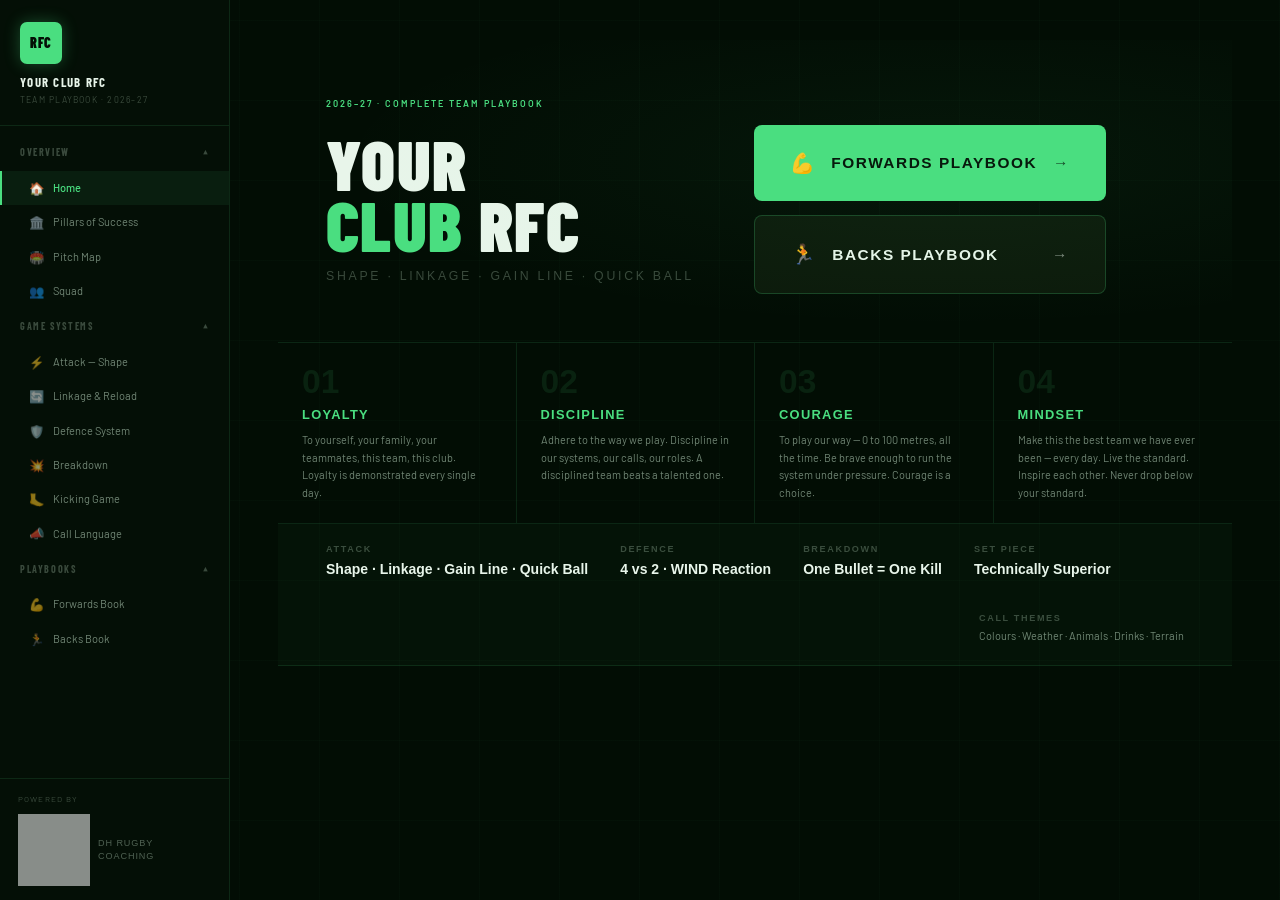
==== commit c7adbfdd: "Add files via upload" ====
--- a/index.html
+++ b/index.html
@@ -9,20 +9,21 @@
 .hero{padding:56px 48px 48px;border-bottom:1px solid var(--border);position:relative;overflow:hidden;}
 .hero::before{content:'';position:absolute;inset:0;background:radial-gradient(ellipse at 70% 40%,rgba(74,222,128,0.05) 0%,transparent 65%);pointer-events:none;}
 .hero-season{font-size:.65rem;letter-spacing:.22em;text-transform:uppercase;color:var(--green);font-weight:600;margin-bottom:14px;}
-.hero h1{font-size:4.2rem;font-weight:900;color:var(--white);line-height:.95;margin-bottom:8px;letter-spacing:.02em;}
+.hero-layout{display:flex;align-items:center;gap:60px;flex-wrap:wrap;}
+.hero h1{font-size:5rem;font-weight:900;color:var(--white);line-height:.88;margin-bottom:10px;letter-spacing:.02em;}
 .hero h1 span{color:var(--green);}
-.hero-sub{font-family:'Barlow Condensed',sans-serif;font-size:.88rem;letter-spacing:.22em;color:var(--dim);text-transform:uppercase;margin-bottom:36px;}
-.cta-row{display:flex;gap:14px;flex-wrap:wrap;}
-.cta-btn{display:inline-flex;align-items:center;gap:10px;padding:14px 28px;font-family:'Barlow Condensed',sans-serif;font-size:.92rem;font-weight:700;text-transform:uppercase;letter-spacing:.12em;text-decoration:none;border-radius:var(--radius);transition:all .2s;cursor:pointer;border:none;}
+.hero-sub{font-family:'Arial Narrow','Impact','Haettenschweiler',sans-serif;font-size:.88rem;letter-spacing:.22em;color:var(--dim);text-transform:uppercase;}
+.cta-row{display:flex;flex-direction:column;gap:14px;flex-shrink:0;}
+.cta-btn{display:inline-flex;align-items:center;gap:16px;padding:22px 36px;font-family:'Arial Narrow','Impact','Haettenschweiler',sans-serif;font-size:1.1rem;font-weight:700;text-transform:uppercase;letter-spacing:.1em;text-decoration:none;border-radius:var(--radius);transition:all .2s;cursor:pointer;border:none;min-width:300px;}
 .cta-primary{background:var(--green);color:var(--deep);}
 .cta-primary:hover{background:var(--green-d);transform:translateY(-2px);box-shadow:0 8px 24px rgba(74,222,128,0.22);}
-.cta-secondary{background:transparent;color:var(--muted);border:1px solid var(--border);}
+.cta-secondary{background:var(--card);color:var(--white);border:1px solid var(--border-h);}
 .cta-secondary:hover{border-color:var(--green);color:var(--green);transform:translateY(-2px);}
 .val-strip{display:grid;grid-template-columns:repeat(4,1fr);border-bottom:1px solid var(--border);}
 .val-item{padding:22px 24px;border-right:1px solid var(--border);}
 .val-item:last-child{border-right:none;}
-.val-n{font-family:'Barlow Condensed',sans-serif;font-size:2.4rem;font-weight:900;color:rgba(74,222,128,0.1);line-height:1;margin-bottom:6px;}
-.val-t{font-family:'Barlow Condensed',sans-serif;font-size:.92rem;font-weight:700;text-transform:uppercase;letter-spacing:.1em;color:var(--green);margin-bottom:6px;}
+.val-n{font-family:'Arial Narrow','Impact','Haettenschweiler',sans-serif;font-size:2.4rem;font-weight:900;color:rgba(74,222,128,0.1);line-height:1;margin-bottom:6px;}
+.val-t{font-family:'Arial Narrow','Impact','Haettenschweiler',sans-serif;font-size:.92rem;font-weight:700;text-transform:uppercase;letter-spacing:.1em;color:var(--green);margin-bottom:6px;}
 .val-b{font-size:.78rem;color:var(--muted);line-height:1.6;}
 </style>
 </head>
@@ -66,6 +67,13 @@
       </div>
     </div>
   </nav>
+    <div style="padding:14px 18px;border-top:1px solid var(--border);">
+      <div style="font-size:.58rem;letter-spacing:.14em;text-transform:uppercase;color:var(--dim);margin-bottom:8px;">Powered by</div>
+      <a href="https://dholbyrugbycoach.github.io" target="_blank" style="display:flex;align-items:center;gap:8px;text-decoration:none;opacity:.7;transition:opacity .2s;" onmouseover="this.style.opacity=1" onmouseout="this.style.opacity=.7">
+        <img src="[data-uri]" alt="HD Rugby Coaching" style="width:72px;height:auto;opacity:0.75;filter:brightness(0) invert(1);" />
+        <div style="font-family:'Arial Narrow',sans-serif;font-size:.65rem;letter-spacing:.1em;text-transform:uppercase;color:var(--muted);line-height:1.4;">DH Rugby<br/>Coaching</div>
+      </a>
+    </div>
 </aside>
 
 <main class="main">
@@ -74,11 +82,15 @@
 <div class="section active" id="tab-home">
   <div class="hero">
     <div class="hero-season">2026–27 · Complete Team Playbook</div>
-    <h1>YOUR<br/><span>CLUB</span> RFC</h1>
-    <div class="hero-sub">Shape · Linkage · Gain Line · Quick Ball</div>
-    <div class="cta-row">
-      <a href="forwards.html" class="cta-btn cta-primary">💪 Forwards Playbook →</a>
-      <a href="backs.html" class="cta-btn cta-secondary">🏃 Backs Playbook →</a>
+    <div class="hero-layout">
+      <div>
+        <h1>YOUR<br/><span>CLUB</span> RFC</h1>
+        <div class="hero-sub">Shape · Linkage · Gain Line · Quick Ball</div>
+      </div>
+      <div class="cta-row">
+        <a href="forwards.html" class="cta-btn cta-primary"><span style="font-size:1.4rem;">💪</span> Forwards Playbook <span style="margin-left:auto;opacity:.7;">→</span></a>
+        <a href="backs.html" class="cta-btn cta-secondary"><span style="font-size:1.4rem;">🏃</span> Backs Playbook <span style="margin-left:auto;opacity:.5;">→</span></a>
+      </div>
     </div>
   </div>
 
@@ -108,10 +120,10 @@
 
   <!-- Quick summary strip -->
   <div style="padding:20px 48px;display:flex;flex-wrap:wrap;gap:32px;align-items:center;background:rgba(74,222,128,0.025);border-bottom:1px solid var(--border);">
-    <div><div class="label" style="margin-bottom:4px;">Attack</div><div style="font-family:'Barlow Condensed',sans-serif;font-size:1rem;font-weight:700;color:var(--white);">Shape · Linkage · Gain Line · Quick Ball</div></div>
-    <div><div class="label" style="margin-bottom:4px;">Defence</div><div style="font-family:'Barlow Condensed',sans-serif;font-size:1rem;font-weight:700;color:var(--white);">4 vs 2 · WIND Reaction</div></div>
-    <div><div class="label" style="margin-bottom:4px;">Breakdown</div><div style="font-family:'Barlow Condensed',sans-serif;font-size:1rem;font-weight:700;color:var(--white);">One Bullet = One Kill</div></div>
-    <div><div class="label" style="margin-bottom:4px;">Set Piece</div><div style="font-family:'Barlow Condensed',sans-serif;font-size:1rem;font-weight:700;color:var(--white);">Technically Superior</div></div>
+    <div><div class="label" style="margin-bottom:4px;">Attack</div><div style="font-family:'Arial Narrow','Impact','Haettenschweiler',sans-serif;font-size:1rem;font-weight:700;color:var(--white);">Shape · Linkage · Gain Line · Quick Ball</div></div>
+    <div><div class="label" style="margin-bottom:4px;">Defence</div><div style="font-family:'Arial Narrow','Impact','Haettenschweiler',sans-serif;font-size:1rem;font-weight:700;color:var(--white);">4 vs 2 · WIND Reaction</div></div>
+    <div><div class="label" style="margin-bottom:4px;">Breakdown</div><div style="font-family:'Arial Narrow','Impact','Haettenschweiler',sans-serif;font-size:1rem;font-weight:700;color:var(--white);">One Bullet = One Kill</div></div>
+    <div><div class="label" style="margin-bottom:4px;">Set Piece</div><div style="font-family:'Arial Narrow','Impact','Haettenschweiler',sans-serif;font-size:1rem;font-weight:700;color:var(--white);">Technically Superior</div></div>
     <div style="margin-left:auto;"><div class="label" style="margin-bottom:4px;">Call Themes</div><div style="font-size:.78rem;color:var(--muted);">Colours · Weather · Animals · Drinks · Terrain</div></div>
   </div>
 </div>
@@ -195,32 +207,32 @@
         <rect width="260" height="400" rx="6" fill="#040f06"/>
         <rect x="16" y="16" width="228" height="368" fill="#091508" stroke="rgba(74,222,128,0.1)" stroke-width="1"/>
         <rect x="16" y="16" width="228" height="24" fill="rgba(34,197,94,0.5)" rx="2"/>
-        <text x="130" y="32" text-anchor="middle" font-family="Barlow Condensed" font-size="9" fill="#fff" font-weight="700" letter-spacing="2">OPPOSITION TRY LINE</text>
+        <text x="130" y="32" text-anchor="middle" font-family="Arial Narrow, Impact, sans-serif" font-size="9" fill="#fff" font-weight="700" letter-spacing="2">OPPOSITION TRY LINE</text>
         <rect x="16" y="360" width="228" height="24" fill="rgba(34,197,94,0.5)" rx="2"/>
-        <text x="130" y="376" text-anchor="middle" font-family="Barlow Condensed" font-size="9" fill="#fff" font-weight="700" letter-spacing="2">OUR TRY LINE</text>
+        <text x="130" y="376" text-anchor="middle" font-family="Arial Narrow, Impact, sans-serif" font-size="9" fill="#fff" font-weight="700" letter-spacing="2">OUR TRY LINE</text>
         <!-- Gold -->
         <rect x="16" y="40" width="228" height="76" fill="rgba(245,158,11,0.14)"/>
         <line x1="16" y1="116" x2="244" y2="116" stroke="rgba(245,158,11,0.4)" stroke-width="1"/>
-        <text x="130" y="65" text-anchor="middle" font-family="Barlow Condensed" font-size="12" fill="#fbbf24" font-weight="700" letter-spacing="2">GOLD ZONE</text>
-        <text x="130" y="82" text-anchor="middle" font-family="Barlow" font-size="8" fill="rgba(255,255,255,0.45)">Strike · Gain Line · Score</text>
-        <text x="130" y="97" text-anchor="middle" font-family="Barlow" font-size="7.5" fill="rgba(255,255,255,0.3)" font-style="italic">Must come away with points</text>
+        <text x="130" y="65" text-anchor="middle" font-family="Arial Narrow, Impact, sans-serif" font-size="12" fill="#fbbf24" font-weight="700" letter-spacing="2">GOLD ZONE</text>
+        <text x="130" y="82" text-anchor="middle" font-family="system-ui, sans-serif" font-size="8" fill="rgba(255,255,255,0.45)">Strike · Gain Line · Score</text>
+        <text x="130" y="97" text-anchor="middle" font-family="system-ui, sans-serif" font-size="7.5" fill="rgba(255,255,255,0.3)" font-style="italic">Must come away with points</text>
         <!-- Green -->
         <rect x="16" y="116" width="228" height="76" fill="rgba(34,197,94,0.08)"/>
         <line x1="16" y1="192" x2="244" y2="192" stroke="rgba(34,197,94,0.3)" stroke-width="1"/>
-        <text x="130" y="141" text-anchor="middle" font-family="Barlow Condensed" font-size="12" fill="#4ade80" font-weight="700" letter-spacing="2">GREEN ZONE</text>
-        <text x="130" y="158" text-anchor="middle" font-family="Barlow" font-size="8" fill="rgba(255,255,255,0.45)">Shape · Linkage · Gain Line</text>
-        <text x="130" y="174" text-anchor="middle" font-family="Barlow" font-size="7.5" fill="rgba(255,255,255,0.3)" font-style="italic">Win gain line — attack their weakness</text>
+        <text x="130" y="141" text-anchor="middle" font-family="Arial Narrow, Impact, sans-serif" font-size="12" fill="#4ade80" font-weight="700" letter-spacing="2">GREEN ZONE</text>
+        <text x="130" y="158" text-anchor="middle" font-family="system-ui, sans-serif" font-size="8" fill="rgba(255,255,255,0.45)">Shape · Linkage · Gain Line</text>
+        <text x="130" y="174" text-anchor="middle" font-family="system-ui, sans-serif" font-size="7.5" fill="rgba(255,255,255,0.3)" font-style="italic">Win gain line — attack their weakness</text>
         <!-- Amber -->
         <rect x="16" y="192" width="228" height="76" fill="rgba(245,158,11,0.06)"/>
         <line x1="16" y1="268" x2="244" y2="268" stroke="rgba(245,158,11,0.25)" stroke-width="1"/>
-        <text x="130" y="217" text-anchor="middle" font-family="Barlow Condensed" font-size="12" fill="#d97706" font-weight="700" letter-spacing="2">AMBER ZONE</text>
-        <text x="130" y="234" text-anchor="middle" font-family="Barlow" font-size="8" fill="rgba(255,255,255,0.45)">Territory First · 3 phases then kick</text>
-        <text x="130" y="250" text-anchor="middle" font-family="Barlow" font-size="7.5" fill="rgba(255,255,255,0.3)" font-style="italic">Set piece is a weapon here</text>
+        <text x="130" y="217" text-anchor="middle" font-family="Arial Narrow, Impact, sans-serif" font-size="12" fill="#d97706" font-weight="700" letter-spacing="2">AMBER ZONE</text>
+        <text x="130" y="234" text-anchor="middle" font-family="system-ui, sans-serif" font-size="8" fill="rgba(255,255,255,0.45)">Territory First · 3 phases then kick</text>
+        <text x="130" y="250" text-anchor="middle" font-family="system-ui, sans-serif" font-size="7.5" fill="rgba(255,255,255,0.3)" font-style="italic">Set piece is a weapon here</text>
         <!-- Red -->
         <rect x="16" y="268" width="228" height="92" fill="rgba(239,68,68,0.06)"/>
-        <text x="130" y="298" text-anchor="middle" font-family="Barlow Condensed" font-size="12" fill="#f87171" font-weight="700" letter-spacing="2">RED ZONE</text>
-        <text x="130" y="316" text-anchor="middle" font-family="Barlow" font-size="8" fill="rgba(255,255,255,0.45)">Exit Fast · Kick Long · Minimise Rucks</text>
-        <text x="130" y="332" text-anchor="middle" font-family="Barlow" font-size="7.5" fill="rgba(255,255,255,0.3)" font-style="italic">Kick and contest their lineout</text>
+        <text x="130" y="298" text-anchor="middle" font-family="Arial Narrow, Impact, sans-serif" font-size="12" fill="#f87171" font-weight="700" letter-spacing="2">RED ZONE</text>
+        <text x="130" y="316" text-anchor="middle" font-family="system-ui, sans-serif" font-size="8" fill="rgba(255,255,255,0.45)">Exit Fast · Kick Long · Minimise Rucks</text>
+        <text x="130" y="332" text-anchor="middle" font-family="system-ui, sans-serif" font-size="7.5" fill="rgba(255,255,255,0.3)" font-style="italic">Kick and contest their lineout</text>
       </svg>
     </div>
     <div style="display:flex;flex-direction:column;gap:10px;">
@@ -292,41 +304,41 @@
       <line x1="16" y1="90" x2="624" y2="90" stroke="rgba(255,255,255,0.12)" stroke-width="1"/>
       <!-- Defenders -->
       <circle cx="220" cy="44" r="13" fill="rgba(255,255,255,0.06)" stroke="rgba(255,255,255,0.18)" stroke-width="1"/>
-      <text x="220" y="48" text-anchor="middle" font-family="Barlow Condensed" font-size="9" fill="rgba(255,255,255,0.4)">D1</text>
+      <text x="220" y="48" text-anchor="middle" font-family="Arial Narrow, Impact, sans-serif" font-size="9" fill="rgba(255,255,255,0.4)">D1</text>
       <circle cx="308" cy="44" r="13" fill="rgba(255,255,255,0.06)" stroke="rgba(255,255,255,0.18)" stroke-width="1"/>
-      <text x="308" y="48" text-anchor="middle" font-family="Barlow Condensed" font-size="9" fill="rgba(255,255,255,0.4)">D2</text>
+      <text x="308" y="48" text-anchor="middle" font-family="Arial Narrow, Impact, sans-serif" font-size="9" fill="rgba(255,255,255,0.4)">D2</text>
       <circle cx="396" cy="44" r="13" fill="rgba(255,255,255,0.06)" stroke="rgba(255,255,255,0.18)" stroke-width="1"/>
-      <text x="396" y="48" text-anchor="middle" font-family="Barlow Condensed" font-size="9" fill="rgba(255,255,255,0.4)">D3</text>
+      <text x="396" y="48" text-anchor="middle" font-family="Arial Narrow, Impact, sans-serif" font-size="9" fill="rgba(255,255,255,0.4)">D3</text>
       <circle cx="484" cy="44" r="13" fill="rgba(255,255,255,0.06)" stroke="rgba(255,255,255,0.18)" stroke-width="1"/>
-      <text x="484" y="48" text-anchor="middle" font-family="Barlow Condensed" font-size="9" fill="rgba(255,255,255,0.4)">D4</text>
+      <text x="484" y="48" text-anchor="middle" font-family="Arial Narrow, Impact, sans-serif" font-size="9" fill="rgba(255,255,255,0.4)">D4</text>
       <!-- Ruck -->
       <rect x="16" y="80" width="64" height="20" rx="3" fill="rgba(139,26,26,0.6)"/>
-      <text x="48" y="94" text-anchor="middle" font-family="Barlow Condensed" font-size="8" fill="rgba(255,255,255,0.6)">RUCK</text>
+      <text x="48" y="94" text-anchor="middle" font-family="Arial Narrow, Impact, sans-serif" font-size="8" fill="rgba(255,255,255,0.6)">RUCK</text>
       <!-- 9 -->
       <circle cx="102" cy="90" r="13" fill="rgba(239,68,68,0.25)" stroke="#ef4444" stroke-width="1.5"/>
-      <text x="102" y="94" text-anchor="middle" font-family="Barlow Condensed" font-size="10" fill="#f87171">9</text>
+      <text x="102" y="94" text-anchor="middle" font-family="Arial Narrow, Impact, sans-serif" font-size="10" fill="#f87171">9</text>
       <!-- F1 RED -->
       <circle cx="210" cy="110" r="12" fill="rgba(239,68,68,0.2)" stroke="#ef4444" stroke-width="1.5"/>
-      <text x="210" y="114" text-anchor="middle" font-family="Barlow Condensed" font-size="9" fill="#f87171">F1</text>
+      <text x="210" y="114" text-anchor="middle" font-family="Arial Narrow, Impact, sans-serif" font-size="9" fill="#f87171">F1</text>
       <path d="M115,92 L198,108" fill="none" stroke="#ef4444" stroke-width="1.8" marker-end="url(#ar)"/>
-      <text x="145" y="88" text-anchor="middle" font-family="Barlow Condensed" font-size="10" fill="#ef4444" font-weight="700">RED</text>
+      <text x="145" y="88" text-anchor="middle" font-family="Arial Narrow, Impact, sans-serif" font-size="10" fill="#ef4444" font-weight="700">RED</text>
       <!-- F2 GREEN -->
       <circle cx="354" cy="128" r="12" fill="rgba(34,197,94,0.2)" stroke="#22c55e" stroke-width="1.5"/>
-      <text x="354" y="132" text-anchor="middle" font-family="Barlow Condensed" font-size="9" fill="#4ade80">F2</text>
+      <text x="354" y="132" text-anchor="middle" font-family="Arial Narrow, Impact, sans-serif" font-size="9" fill="#4ade80">F2</text>
       <path d="M115,96 Q230,120 342,128" fill="none" stroke="#22c55e" stroke-width="1.8" marker-end="url(#ag)"/>
-      <text x="262" y="148" text-anchor="middle" font-family="Barlow Condensed" font-size="10" fill="#22c55e" font-weight="700">GREEN</text>
+      <text x="262" y="148" text-anchor="middle" font-family="Arial Narrow, Impact, sans-serif" font-size="10" fill="#22c55e" font-weight="700">GREEN</text>
       <!-- 10 and F3 WHITE -->
       <circle cx="305" cy="152" r="11" fill="rgba(226,232,240,0.15)" stroke="rgba(226,232,240,0.5)" stroke-width="1.5"/>
-      <text x="305" y="156" text-anchor="middle" font-family="Barlow Condensed" font-size="9" fill="#e2e8f0">10</text>
+      <text x="305" y="156" text-anchor="middle" font-family="Arial Narrow, Impact, sans-serif" font-size="9" fill="#e2e8f0">10</text>
       <circle cx="462" cy="138" r="12" fill="rgba(226,232,240,0.1)" stroke="rgba(226,232,240,0.4)" stroke-width="1.5"/>
-      <text x="462" y="142" text-anchor="middle" font-family="Barlow Condensed" font-size="9" fill="#e2e8f0">F3</text>
+      <text x="462" y="142" text-anchor="middle" font-family="Arial Narrow, Impact, sans-serif" font-size="9" fill="#e2e8f0">F3</text>
       <path d="M115,90 Q200,150 294,152" fill="none" stroke="rgba(226,232,240,0.35)" stroke-width="1.5" marker-end="url(#aw)"/>
       <path d="M316,150 L450,140" fill="none" stroke="rgba(226,232,240,0.35)" stroke-width="1.5" marker-end="url(#aw)"/>
-      <text x="500" y="128" text-anchor="middle" font-family="Barlow Condensed" font-size="10" fill="rgba(226,232,240,0.7)" font-weight="700">WHITE</text>
+      <text x="500" y="128" text-anchor="middle" font-family="Arial Narrow, Impact, sans-serif" font-size="10" fill="rgba(226,232,240,0.7)" font-weight="700">WHITE</text>
       <!-- GOLD double up -->
       <circle cx="102" cy="130" r="10" fill="rgba(245,158,11,0.2)" stroke="#f59e0b" stroke-width="1" stroke-dasharray="3 2"/>
-      <text x="102" y="134" text-anchor="middle" font-family="Barlow Condensed" font-size="7" fill="#fbbf24">GOLD</text>
-      <text x="400" y="168" text-anchor="middle" font-family="Barlow" font-size="8" fill="rgba(255,255,255,0.3)" font-style="italic">Spare forward from ruck fills pocket of 10 or 9 (GOLD — double up)</text>
+      <text x="102" y="134" text-anchor="middle" font-family="Arial Narrow, Impact, sans-serif" font-size="7" fill="#fbbf24">GOLD</text>
+      <text x="400" y="168" text-anchor="middle" font-family="system-ui, sans-serif" font-size="8" fill="rgba(255,255,255,0.3)" font-style="italic">Spare forward from ruck fills pocket of 10 or 9 (GOLD — double up)</text>
       <defs>
         <marker id="ar" markerWidth="7" markerHeight="7" refX="5" refY="3" orient="auto"><path d="M0,0 L0,6 L7,3 Z" fill="#ef4444"/></marker>
         <marker id="ag" markerWidth="7" markerHeight="7" refX="5" refY="3" orient="auto"><path d="M0,0 L0,6 L7,3 Z" fill="#22c55e"/></marker>
@@ -404,35 +416,35 @@
       <rect width="620" height="160" rx="4" fill="#091508"/>
       <line x1="16" y1="80" x2="604" y2="80" stroke="rgba(255,255,255,0.12)" stroke-width="1.5"/>
       <rect x="16" y="68" width="60" height="24" rx="3" fill="rgba(139,26,26,0.5)"/>
-      <text x="46" y="84" text-anchor="middle" font-family="Barlow Condensed" font-size="8" fill="rgba(255,255,255,0.6)">RUCK</text>
+      <text x="46" y="84" text-anchor="middle" font-family="Arial Narrow, Impact, sans-serif" font-size="8" fill="rgba(255,255,255,0.6)">RUCK</text>
       <!-- 9 behind D2 -->
       <circle cx="46" cy="116" r="11" fill="rgba(34,197,94,0.2)" stroke="#22c55e" stroke-width="1.5"/>
-      <text x="46" y="120" text-anchor="middle" font-family="Barlow Condensed" font-size="9" fill="#4ade80">9</text>
-      <text x="46" y="138" text-anchor="middle" font-family="Barlow" font-size="7.5" fill="rgba(255,255,255,0.35)">behind D2</text>
+      <text x="46" y="120" text-anchor="middle" font-family="Arial Narrow, Impact, sans-serif" font-size="9" fill="#4ade80">9</text>
+      <text x="46" y="138" text-anchor="middle" font-family="system-ui, sans-serif" font-size="7.5" fill="rgba(255,255,255,0.35)">behind D2</text>
       <!-- D1 -->
       <circle cx="108" cy="80" r="14" fill="rgba(74,222,128,0.12)" stroke="rgba(74,222,128,0.4)" stroke-width="2"/>
-      <text x="108" y="84" text-anchor="middle" font-family="Barlow Condensed" font-size="10" fill="#4ade80">1</text>
-      <text x="108" y="106" text-anchor="middle" font-family="Barlow" font-size="7" fill="rgba(255,255,255,0.35)">1m from ruck</text>
+      <text x="108" y="84" text-anchor="middle" font-family="Arial Narrow, Impact, sans-serif" font-size="10" fill="#4ade80">1</text>
+      <text x="108" y="106" text-anchor="middle" font-family="system-ui, sans-serif" font-size="7" fill="rgba(255,255,255,0.35)">1m from ruck</text>
       <!-- D2 -->
       <circle cx="188" cy="80" r="14" fill="rgba(74,222,128,0.12)" stroke="rgba(74,222,128,0.4)" stroke-width="2"/>
-      <text x="188" y="84" text-anchor="middle" font-family="Barlow Condensed" font-size="10" fill="#4ade80">1</text>
-      <text x="188" y="106" text-anchor="middle" font-family="Barlow" font-size="7" fill="rgba(255,255,255,0.35)">hits 9 if runs</text>
+      <text x="188" y="84" text-anchor="middle" font-family="Arial Narrow, Impact, sans-serif" font-size="10" fill="#4ade80">1</text>
+      <text x="188" y="106" text-anchor="middle" font-family="system-ui, sans-serif" font-size="7" fill="rgba(255,255,255,0.35)">hits 9 if runs</text>
       <!-- D3 -->
       <circle cx="298" cy="80" r="14" fill="rgba(74,222,128,0.08)" stroke="rgba(74,222,128,0.25)" stroke-width="1.5"/>
-      <text x="298" y="84" text-anchor="middle" font-family="Barlow Condensed" font-size="10" fill="#4ade80">2</text>
-      <text x="298" y="106" text-anchor="middle" font-family="Barlow" font-size="7" fill="rgba(255,255,255,0.35)">9 to 10 channel</text>
+      <text x="298" y="84" text-anchor="middle" font-family="Arial Narrow, Impact, sans-serif" font-size="10" fill="#4ade80">2</text>
+      <text x="298" y="106" text-anchor="middle" font-family="system-ui, sans-serif" font-size="7" fill="rgba(255,255,255,0.35)">9 to 10 channel</text>
       <!-- D4 -->
       <circle cx="420" cy="80" r="14" fill="rgba(74,222,128,0.08)" stroke="rgba(74,222,128,0.25)" stroke-width="1.5"/>
-      <text x="420" y="84" text-anchor="middle" font-family="Barlow Condensed" font-size="10" fill="#4ade80">3</text>
-      <text x="420" y="106" text-anchor="middle" font-family="Barlow" font-size="7" fill="rgba(255,255,255,0.35)">outside shoulder of 10</text>
+      <text x="420" y="84" text-anchor="middle" font-family="Arial Narrow, Impact, sans-serif" font-size="10" fill="#4ade80">3</text>
+      <text x="420" y="106" text-anchor="middle" font-family="system-ui, sans-serif" font-size="7" fill="rgba(255,255,255,0.35)">outside shoulder of 10</text>
       <!-- D5 -->
       <circle cx="530" cy="80" r="14" fill="rgba(74,222,128,0.06)" stroke="rgba(74,222,128,0.18)" stroke-width="1.5"/>
-      <text x="530" y="84" text-anchor="middle" font-family="Barlow Condensed" font-size="10" fill="#4ade80">4</text>
-      <text x="530" y="106" text-anchor="middle" font-family="Barlow" font-size="7" fill="rgba(255,255,255,0.35)">next out</text>
+      <text x="530" y="84" text-anchor="middle" font-family="Arial Narrow, Impact, sans-serif" font-size="10" fill="#4ade80">4</text>
+      <text x="530" y="106" text-anchor="middle" font-family="system-ui, sans-serif" font-size="7" fill="rgba(255,255,255,0.35)">next out</text>
       <!-- 10 sweeping -->
       <circle cx="298" cy="128" r="11" fill="rgba(34,197,94,0.15)" stroke="rgba(34,197,94,0.3)" stroke-width="1"/>
-      <text x="298" y="132" text-anchor="middle" font-family="Barlow Condensed" font-size="9" fill="rgba(74,222,128,0.7)">10</text>
-      <text x="380" y="22" text-anchor="middle" font-family="Barlow Condensed" font-size="9" fill="rgba(74,222,128,0.5)" letter-spacing="2">RUCK DEFENCE → 1 · 1 · 2 · 3 SPACING</text>
+      <text x="298" y="132" text-anchor="middle" font-family="Arial Narrow, Impact, sans-serif" font-size="9" fill="rgba(74,222,128,0.7)">10</text>
+      <text x="380" y="22" text-anchor="middle" font-family="Arial Narrow, Impact, sans-serif" font-size="9" fill="rgba(74,222,128,0.5)" letter-spacing="2">RUCK DEFENCE → 1 · 1 · 2 · 3 SPACING</text>
     </svg>
     <div style="display:flex;flex-direction:column;gap:6px;">
       <div class="blk"><span class="blk-title">Defender 1 (1m from ruck)</span>Sets first on the immediate side of the breakdown. Defends inside ball — defends the inside runner if 9 runs at Defender 2. Not moved out of position by players folding. Sets both sides. Never vacated.</div>
--- a/style.css
+++ b/style.css
@@ -0,0 +1,379 @@
+/* ── SHARED DESIGN SYSTEM ──────────────────────────────────── */
+@import url('https://fonts.googleapis.com/css2?family=Barlow+Condensed:wght@300;400;600;700;900&family=Barlow:ital,wght@0,300;0,400;0,500;0,600;1,300;1,400&display=swap');
+
+*, *::before, *::after { box-sizing: border-box; margin: 0; padding: 0; }
+
+:root {
+  /* Deeper, darker greens */
+  --pitch:    #020d04;
+  --deep:     #040f06;
+  --mid:      #091508;
+  --surface:  #0e1f0d;
+  --card:     #0c1a0b;
+  --card-h:   #111f10;
+  --border:   rgba(74,222,128,0.12);
+  --border-h: rgba(74,222,128,0.22);
+  --line:     rgba(255,255,255,0.05);
+  /* Accents */
+  --green:    #4ade80;
+  --green-d:  #22c55e;
+  --green-m:  #16a34a;
+  --white:    #e8f5ea;
+  --muted:    rgba(200,230,205,0.55);
+  --dim:      rgba(200,230,205,0.28);
+  /* Calls */
+  --red-c:    #ef4444;
+  --green-c:  #22c55e;
+  --white-c:  #e2e8f0;
+  --black-c:  #1e293b;
+  --gold-c:   #f59e0b;
+  --blue-c:   #3b82f6;
+  /* Shadow & glow */
+  --shadow:   0 4px 28px rgba(0,0,0,0.6);
+  --shadow-s: 0 2px 12px rgba(0,0,0,0.45);
+  --glow:     0 0 30px rgba(74,222,128,0.08);
+  /* Layout */
+  --sidebar:  230px;
+  --radius:   8px;
+}
+
+html { font-size: 14px; scroll-behavior: smooth; }
+
+body {
+  background: var(--pitch);
+  color: var(--white);
+  font-family: 'Barlow', sans-serif;
+  font-weight: 400;
+  line-height: 1.65;
+  min-height: 100vh;
+  background-image:
+    repeating-linear-gradient(0deg,
+      transparent, transparent 79px,
+      rgba(74,222,128,0.018) 79px,
+      rgba(74,222,128,0.018) 80px),
+    repeating-linear-gradient(90deg,
+      transparent, transparent 79px,
+      rgba(74,222,128,0.018) 79px,
+      rgba(74,222,128,0.018) 80px);
+}
+
+/* ── TYPOGRAPHY ────────────────────────────────────────────── */
+h1,h2,h3,h4,.label {
+  font-family: 'Barlow Condensed', sans-serif;
+  text-transform: uppercase;
+  letter-spacing: .06em;
+  font-weight: 700;
+  line-height: 1.1;
+}
+h1 { font-size: 3rem; font-weight: 900; letter-spacing: .03em; }
+h2 { font-size: 1.7rem; font-weight: 900; }
+h3 { font-size: 1.15rem; font-weight: 700; }
+h4 { font-size: .95rem; font-weight: 700; }
+.label {
+  font-size: .65rem; letter-spacing: .18em;
+  color: var(--dim); text-transform: uppercase;
+  font-weight: 600;
+}
+p { font-size: .84rem; color: var(--muted); line-height: 1.7; }
+strong { color: var(--white); font-weight: 600; }
+
+/* ── APP LAYOUT ────────────────────────────────────────────── */
+.app { display: flex; min-height: 100vh; }
+
+/* ── SIDEBAR ───────────────────────────────────────────────── */
+.sidebar {
+  width: var(--sidebar);
+  flex-shrink: 0;
+  background: var(--deep);
+  border-right: 1px solid var(--border);
+  position: fixed;
+  top: 0; left: 0; bottom: 0;
+  overflow-y: auto;
+  z-index: 100;
+  display: flex;
+  flex-direction: column;
+  scrollbar-width: thin;
+  scrollbar-color: rgba(74,222,128,0.15) transparent;
+}
+.sidebar::-webkit-scrollbar { width: 4px; }
+.sidebar::-webkit-scrollbar-thumb { background: rgba(74,222,128,0.15); border-radius: 2px; }
+
+.sidebar-brand {
+  padding: 22px 20px 18px;
+  border-bottom: 1px solid var(--border);
+  flex-shrink: 0;
+}
+.sidebar-badge {
+  width: 42px; height: 42px;
+  background: var(--green);
+  border-radius: 7px;
+  display: flex; align-items: center; justify-content: center;
+  font-family: 'Barlow Condensed', sans-serif;
+  font-size: 1rem; font-weight: 900;
+  color: var(--deep);
+  letter-spacing: .05em;
+  margin-bottom: 10px;
+  box-shadow: 0 0 16px rgba(74,222,128,0.3);
+}
+.sidebar-name {
+  font-family: 'Barlow Condensed', sans-serif;
+  font-size: .92rem; font-weight: 700;
+  text-transform: uppercase; letter-spacing: .1em;
+  color: var(--white); line-height: 1.25;
+}
+.sidebar-sub {
+  font-size: .62rem; letter-spacing: .14em;
+  color: var(--dim); text-transform: uppercase;
+  margin-top: 3px;
+}
+
+.sidebar-nav { flex: 1; padding: 8px 0; }
+
+.nav-group { margin-bottom: 0; }
+.nav-group-header {
+  display: flex; align-items: center; justify-content: space-between;
+  padding: 10px 20px;
+  cursor: pointer;
+  font-family: 'Barlow Condensed', sans-serif;
+  font-size: .72rem; font-weight: 700;
+  text-transform: uppercase; letter-spacing: .16em;
+  color: var(--dim);
+  user-select: none;
+  transition: color .2s;
+}
+.nav-group-header:hover { color: rgba(200,230,205,0.7); }
+.nav-group-header .chevron { font-size: .55rem; transition: transform .25s; }
+.nav-group.open .chevron { transform: rotate(180deg); }
+.nav-group-items { display: none; flex-direction: column; }
+.nav-group.open .nav-group-items { display: flex; }
+
+.nav-item, .nav-single {
+  display: flex; align-items: center; gap: 9px;
+  padding: 7px 20px 7px 26px;
+  font-size: .79rem; font-weight: 400;
+  color: var(--muted);
+  cursor: pointer;
+  border-left: 2px solid transparent;
+  transition: all .15s;
+  user-select: none;
+  text-decoration: none;
+}
+.nav-single { padding-left: 20px; }
+.nav-item:hover, .nav-single:hover {
+  color: var(--white);
+  background: rgba(74,222,128,0.04);
+}
+.nav-item.active, .nav-single.active {
+  color: var(--green);
+  border-left-color: var(--green);
+  background: rgba(74,222,128,0.07);
+  font-weight: 500;
+}
+.nav-icon { font-size: .88rem; width: 16px; text-align: center; flex-shrink: 0; }
+
+.sidebar-footer {
+  padding: 14px 20px;
+  border-top: 1px solid var(--border);
+  flex-shrink: 0;
+}
+.back-link {
+  display: flex; align-items: center; gap: 8px;
+  font-size: .72rem; font-weight: 600;
+  text-transform: uppercase; letter-spacing: .1em;
+  color: var(--dim); text-decoration: none;
+  transition: color .2s;
+}
+.back-link:hover { color: var(--green); }
+
+/* ── MAIN CONTENT ──────────────────────────────────────────── */
+.main { margin-left: var(--sidebar); flex: 1; min-width: 0; }
+
+.section {
+  display: none;
+  padding: 40px 48px;
+  min-height: 100vh;
+  animation: fadeIn .2s ease;
+}
+.section.active { display: block; }
+@keyframes fadeIn {
+  from { opacity: 0; transform: translateY(5px); }
+  to   { opacity: 1; transform: none; }
+}
+
+/* ── SECTION HEADER ─────────────────────────────────────────── */
+.sec-hd {
+  margin-bottom: 28px;
+  padding-bottom: 18px;
+  border-bottom: 1px solid var(--border);
+}
+.sec-hd h2 { color: var(--white); }
+.sec-hd h2 em { color: var(--green); font-style: normal; }
+.sec-hd p { color: var(--dim); font-size: .8rem; margin-top: 5px; }
+
+/* ── CARD ───────────────────────────────────────────────────── */
+.card {
+  background: var(--card);
+  border: 1px solid var(--border);
+  border-radius: var(--radius);
+  padding: 20px 22px;
+  box-shadow: var(--shadow-s);
+}
+.card + .card { margin-top: 14px; }
+.card-title {
+  font-family: 'Barlow Condensed', sans-serif;
+  font-size: .8rem; font-weight: 700;
+  text-transform: uppercase; letter-spacing: .14em;
+  color: var(--green);
+  margin-bottom: 14px;
+  padding-bottom: 8px;
+  border-bottom: 1px solid var(--border);
+  display: flex; align-items: center; gap: 6px;
+}
+
+/* ── ALERT ──────────────────────────────────────────────────── */
+.alert {
+  background: rgba(74,222,128,0.04);
+  border: 1px solid rgba(74,222,128,0.15);
+  border-left: 3px solid var(--green);
+  border-radius: var(--radius);
+  padding: 12px 16px;
+  font-size: .82rem;
+  color: var(--muted);
+  margin-bottom: 20px;
+  line-height: 1.7;
+}
+
+/* ── BADGE / CALL ROW ───────────────────────────────────────── */
+.call-grid { display: flex; flex-direction: column; gap: 0; }
+.call-row {
+  display: flex; justify-content: space-between; align-items: center;
+  padding: 8px 0;
+  border-bottom: 1px solid var(--line);
+  font-size: .82rem;
+}
+.call-row:last-child { border-bottom: none; }
+.call-row span { color: var(--muted); }
+.badge {
+  font-family: 'Barlow Condensed', sans-serif;
+  font-size: .68rem; font-weight: 700;
+  letter-spacing: .12em; padding: 3px 10px;
+  border-radius: 3px; text-transform: uppercase; white-space: nowrap;
+}
+.badge-red    { background: rgba(239,68,68,0.18); color: #f87171; border: 1px solid rgba(239,68,68,0.3); }
+.badge-green  { background: rgba(34,197,94,0.15); color: #4ade80; border: 1px solid rgba(34,197,94,0.25); }
+.badge-white  { background: rgba(226,232,240,0.1); color: #e2e8f0; border: 1px solid rgba(226,232,240,0.2); }
+.badge-black  { background: rgba(30,41,59,0.6); color: #94a3b8; border: 1px solid rgba(100,116,139,0.3); }
+.badge-gold   { background: rgba(245,158,11,0.15); color: #fbbf24; border: 1px solid rgba(245,158,11,0.25); }
+.badge-storm  { background: rgba(100,116,139,0.2); color: #cbd5e1; border: 1px solid rgba(100,116,139,0.3); }
+.badge-tide   { background: rgba(59,130,246,0.15); color: #93c5fd; border: 1px solid rgba(59,130,246,0.25); }
+.badge-mist   { background: rgba(148,163,184,0.1); color: #94a3b8; border: 1px solid rgba(148,163,184,0.2); }
+.badge-wind   { background: rgba(107,114,128,0.2); color: #d1d5db; border: 1px solid rgba(107,114,128,0.3); }
+.badge-animal { background: rgba(74,222,128,0.08); color: var(--green); border: 1px solid var(--border); }
+.badge-drink  { background: rgba(120,53,15,0.35); color: #d97706; border: 1px solid rgba(180,83,9,0.3); }
+.badge-terrain{ background: rgba(71,85,105,0.25); color: #94a3b8; border: 1px solid rgba(71,85,105,0.35); }
+
+/* ── GRIDS ──────────────────────────────────────────────────── */
+.g2 { display: grid; grid-template-columns: 1fr 1fr; gap: 14px; }
+.g3 { display: grid; grid-template-columns: 1fr 1fr 1fr; gap: 14px; }
+.g4 { display: grid; grid-template-columns: repeat(4,1fr); gap: 12px; }
+
+/* ── STEP LIST ──────────────────────────────────────────────── */
+.step-list { display: flex; flex-direction: column; gap: 0; }
+.step {
+  display: flex; gap: 12px; align-items: flex-start;
+  padding: 11px 0; border-bottom: 1px solid var(--line);
+}
+.step:last-child { border-bottom: none; }
+.step-num {
+  min-width: 26px; height: 26px; border-radius: 50%;
+  background: var(--green-m); color: #fff;
+  font-family: 'Barlow Condensed', sans-serif;
+  font-size: .85rem; font-weight: 900;
+  display: flex; align-items: center; justify-content: center;
+  flex-shrink: 0; margin-top: 1px;
+}
+.step-body { font-size: .82rem; color: var(--muted); line-height: 1.65; padding-top: 2px; }
+
+/* ── PRINCIPLE CARD ─────────────────────────────────────────── */
+.prin-card {
+  background: var(--card);
+  border: 1px solid var(--border);
+  border-radius: var(--radius);
+  padding: 18px 16px; text-align: center;
+}
+.prin-icon { font-size: 1.6rem; margin-bottom: 8px; display: block; }
+.prin-title {
+  font-family: 'Barlow Condensed', sans-serif;
+  font-size: .95rem; font-weight: 700;
+  text-transform: uppercase; letter-spacing: .1em;
+  color: var(--white); margin-bottom: 6px;
+}
+.prin-body { font-size: .78rem; color: var(--muted); line-height: 1.55; }
+
+/* ── PITCH WRAP ─────────────────────────────────────────────── */
+.pitch-wrap {
+  background: var(--card);
+  border: 1px solid var(--border);
+  border-radius: var(--radius);
+  padding: 18px; box-shadow: var(--shadow-s);
+}
+
+/* ── SQUAD TABLE ────────────────────────────────────────────── */
+.squad-table { width: 100%; border-collapse: collapse; }
+.squad-table th {
+  font-family: 'Barlow Condensed', sans-serif;
+  font-size: .68rem; font-weight: 700;
+  text-transform: uppercase; letter-spacing: .14em;
+  color: var(--green); padding: 8px 12px;
+  border-bottom: 1px solid var(--border); text-align: left;
+}
+.squad-table td {
+  padding: 8px 12px; font-size: .8rem; color: var(--muted);
+  border-bottom: 1px solid var(--line);
+}
+.squad-table tr:last-child td { border-bottom: none; }
+.squad-table tr:hover td { background: rgba(74,222,128,0.03); color: var(--white); }
+.pos-num {
+  font-family: 'Barlow Condensed', sans-serif;
+  font-size: 1rem; font-weight: 900; color: var(--white);
+}
+
+/* ── INLINE BLOCK ───────────────────────────────────────────── */
+.blk {
+  background: var(--mid);
+  border-radius: 6px;
+  padding: 11px 13px;
+  font-size: .79rem; color: var(--muted); line-height: 1.65;
+  margin-bottom: 8px;
+}
+.blk:last-child { margin-bottom: 0; }
+.blk-title {
+  font-family: 'Barlow Condensed', sans-serif;
+  font-size: .82rem; font-weight: 700;
+  letter-spacing: .08em; color: var(--white);
+  margin-bottom: 4px; display: block;
+}
+
+/* ── MOBILE ─────────────────────────────────────────────────── */
+@media (max-width: 800px) {
+  :root { --sidebar: 0px; }
+  .sidebar { transform: translateX(-230px); transition: transform .28s ease; width: 230px; }
+  .sidebar.open { transform: translateX(0); }
+  .main { margin-left: 0; }
+  .section { padding: 24px 18px; }
+  .g2,.g3,.g4 { grid-template-columns: 1fr; }
+  .mob-menu {
+    position: fixed; top: 12px; left: 12px; z-index: 200;
+    background: var(--green); color: var(--deep);
+    border: none; border-radius: 6px;
+    width: 38px; height: 38px; font-size: 1rem; cursor: pointer;
+    display: flex; align-items: center; justify-content: center;
+    font-weight: 900; box-shadow: 0 2px 12px rgba(74,222,128,0.3);
+  }
+  .mob-overlay {
+    display: none; position: fixed; inset: 0;
+    background: rgba(0,0,0,0.65); z-index: 99;
+  }
+  .mob-overlay.open { display: block; }
+}
+@media (min-width: 801px) { .mob-menu,.mob-overlay { display: none !important; } }
